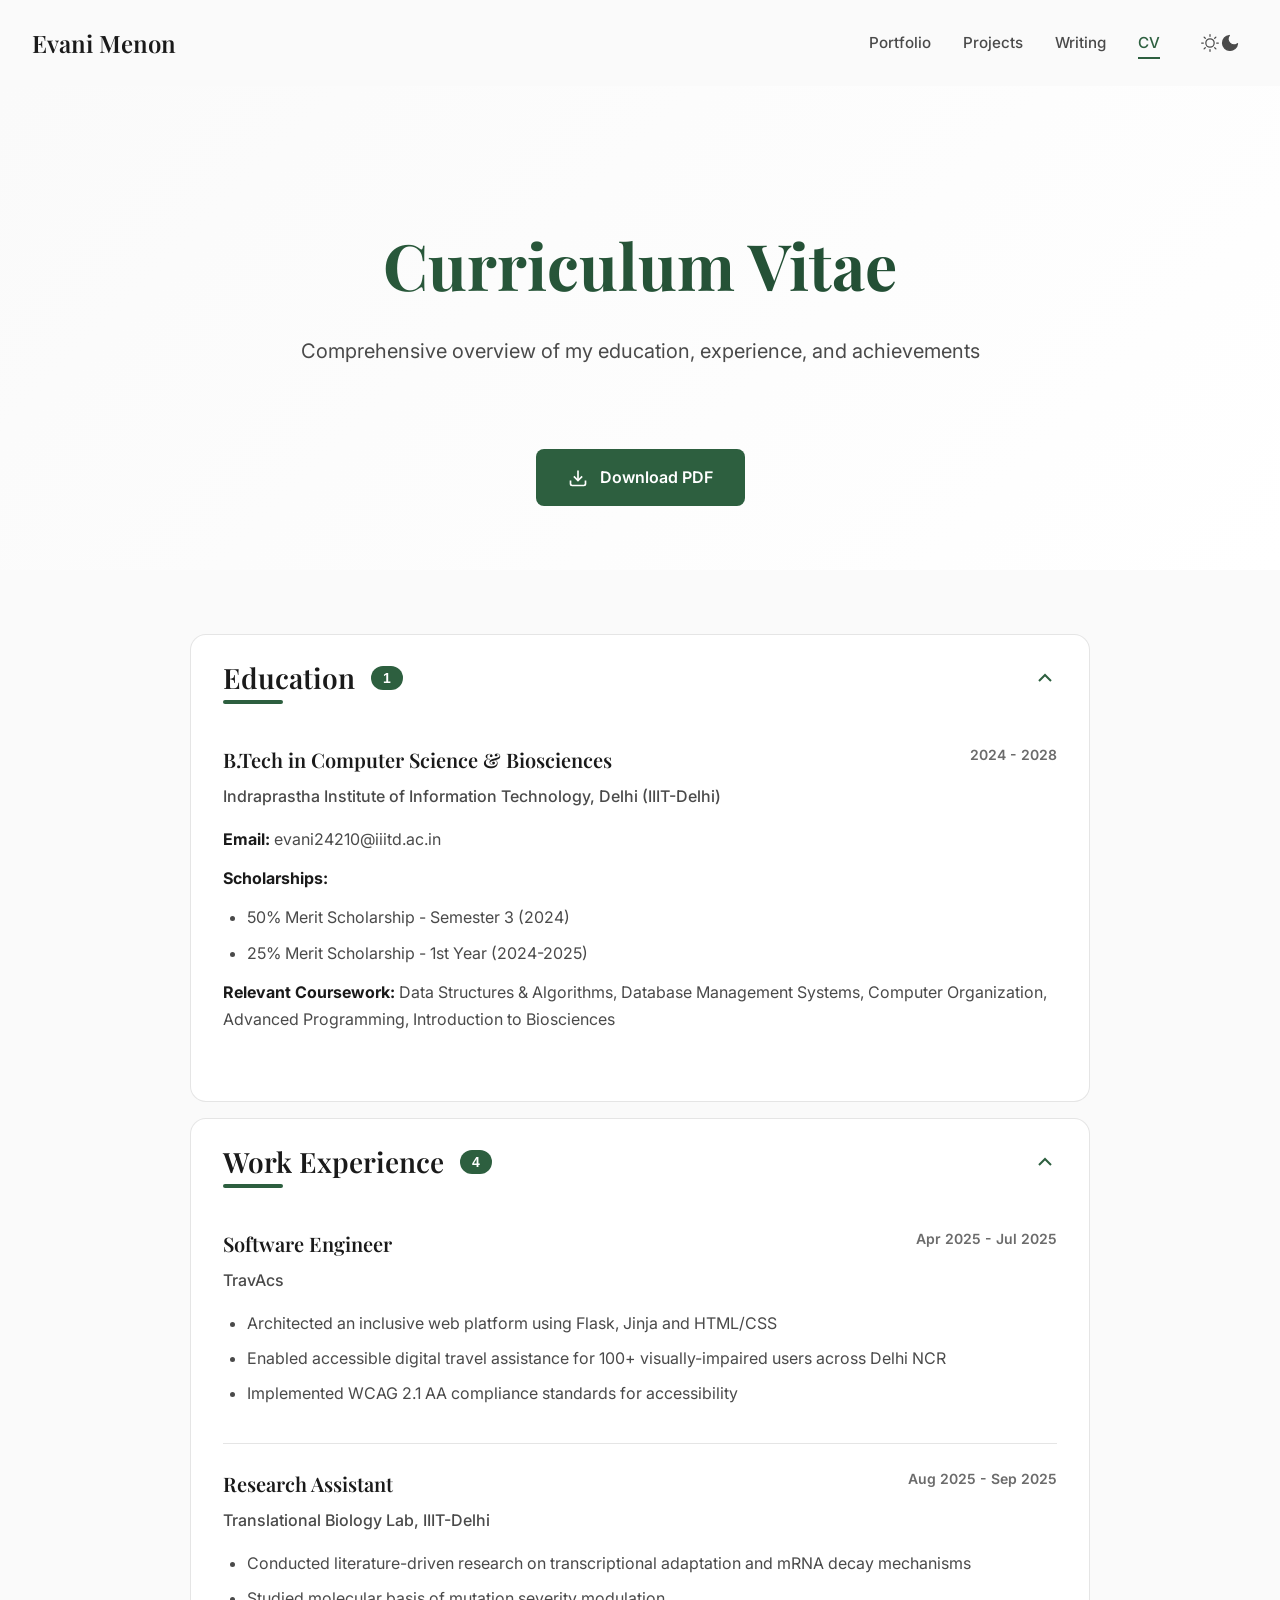
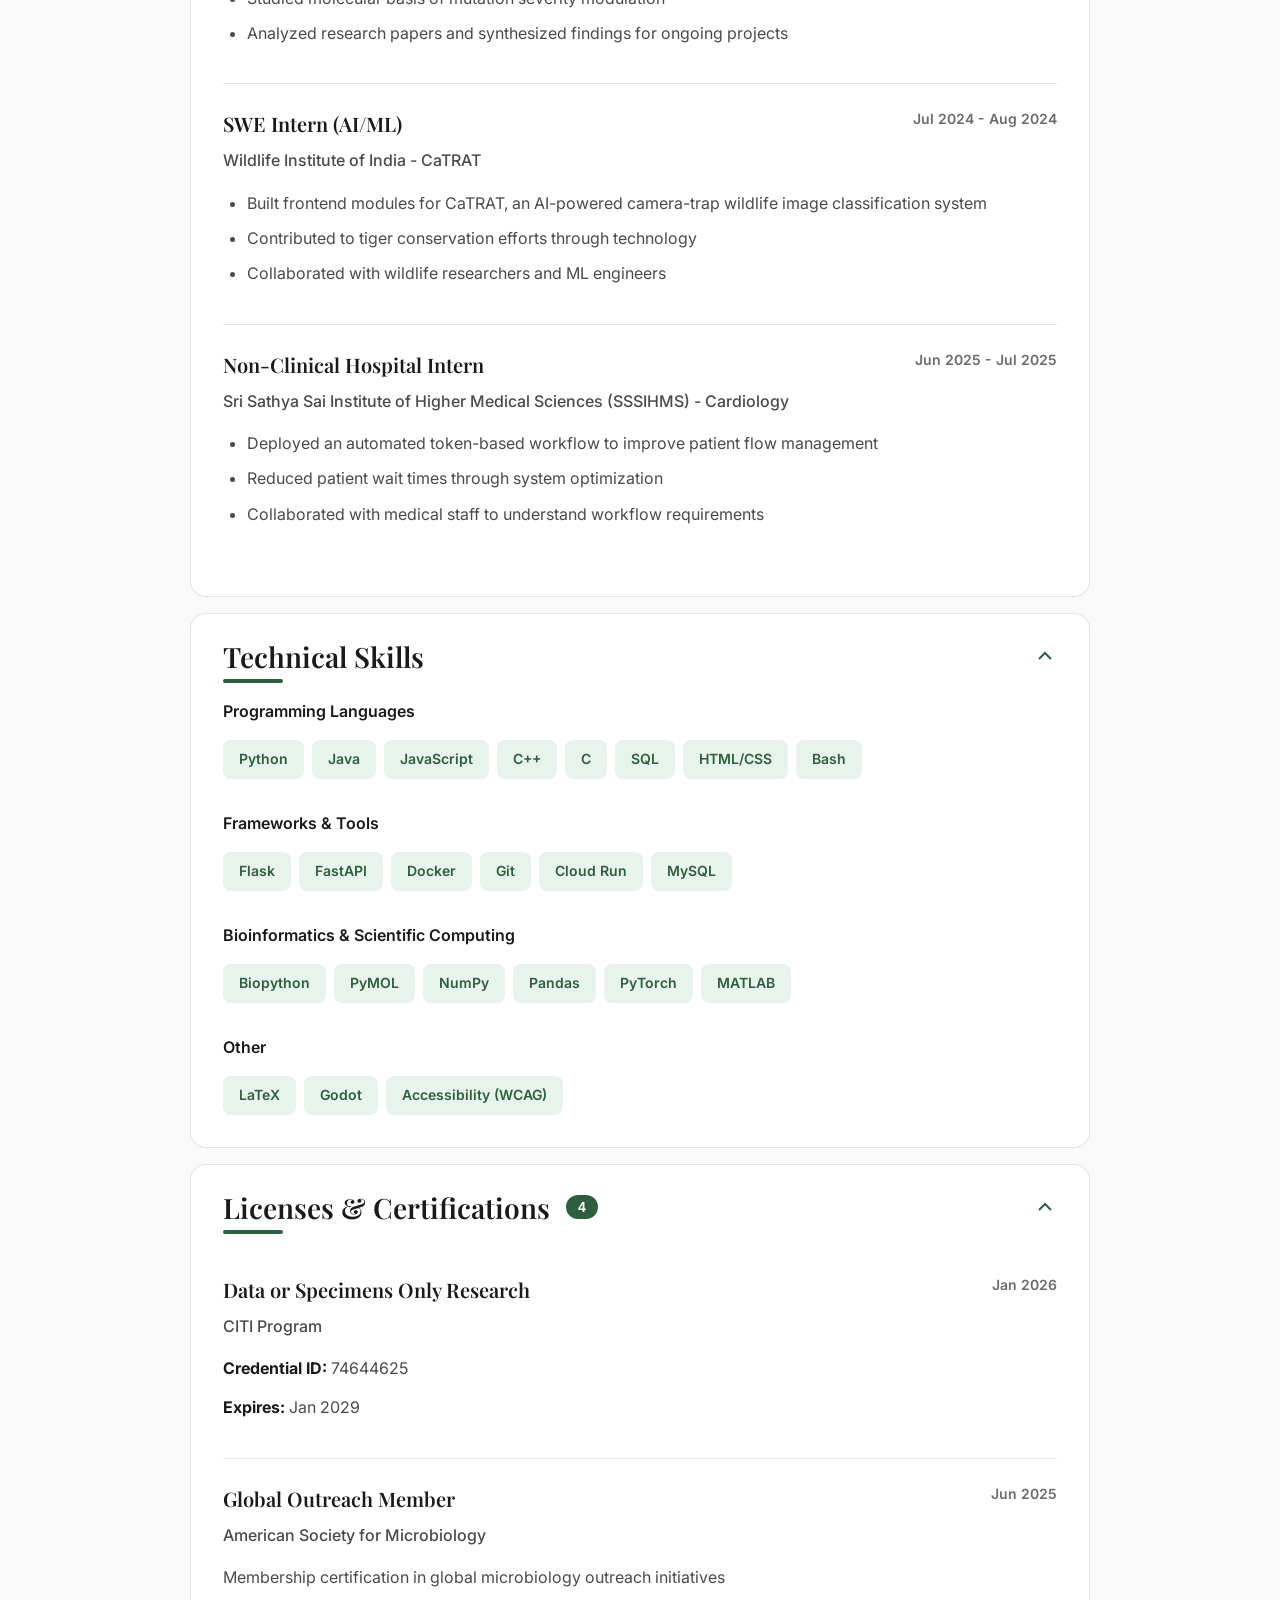
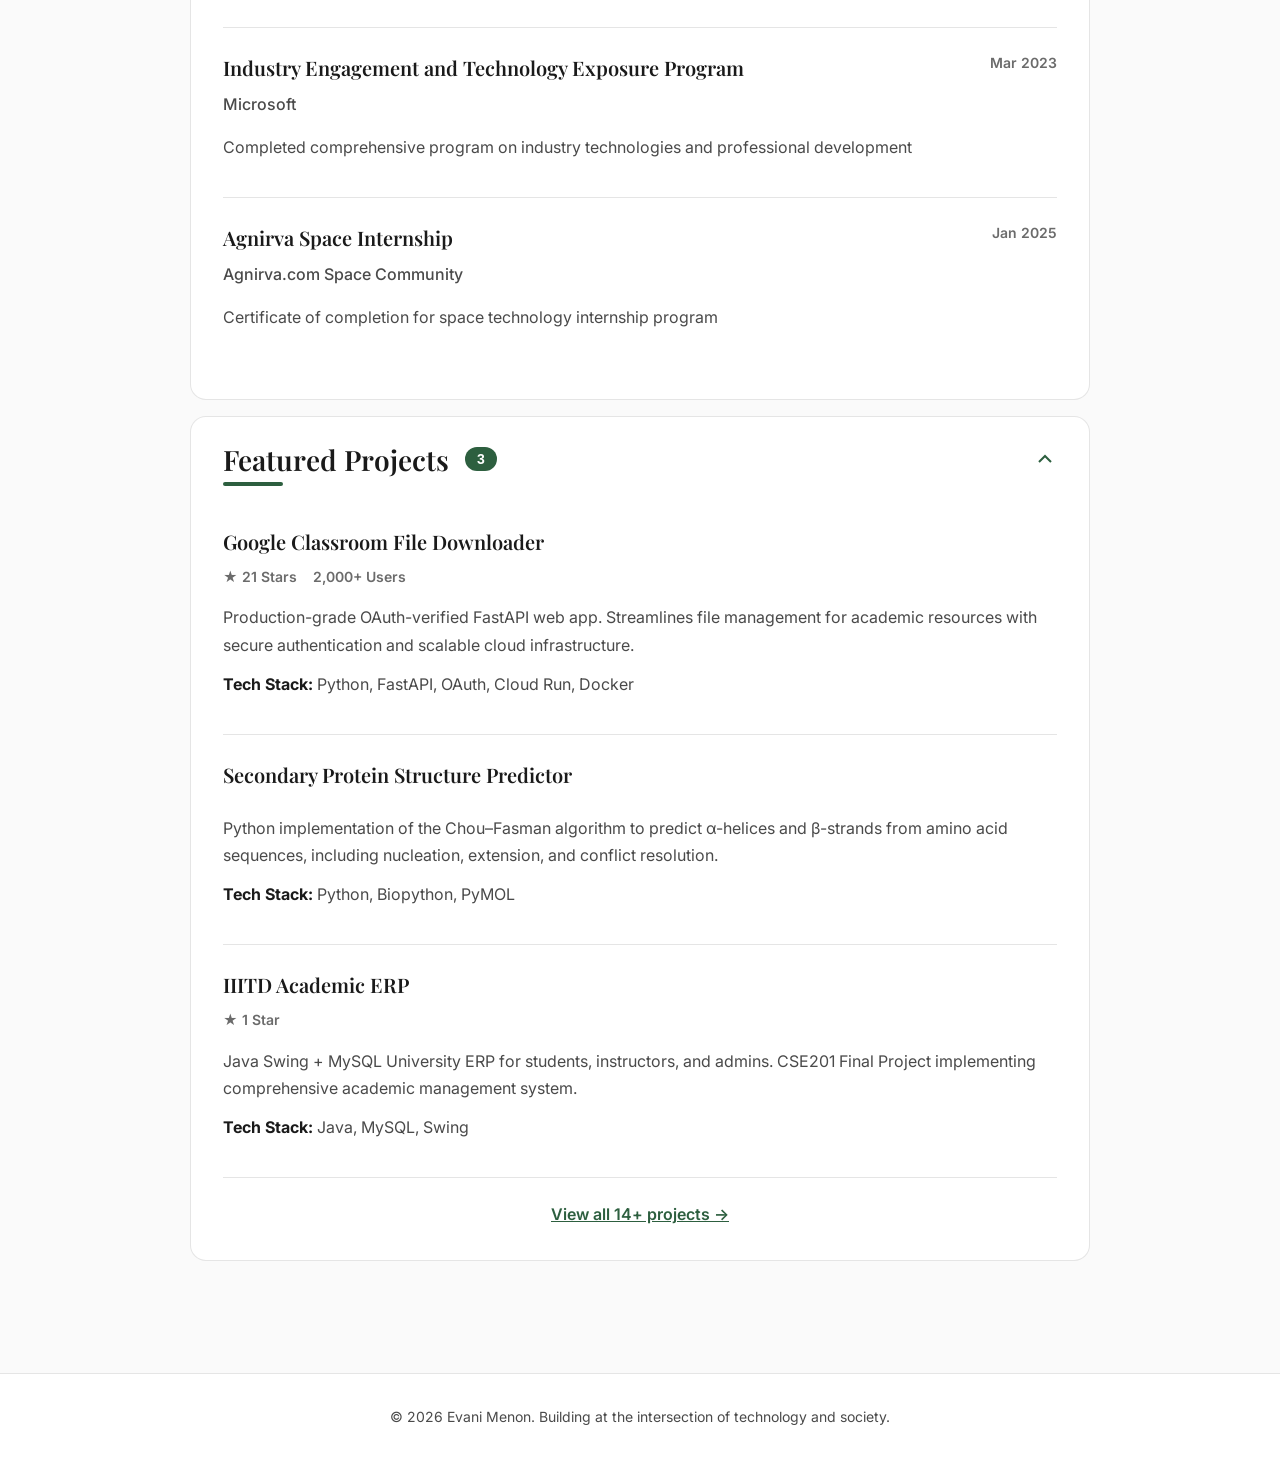
==== cv.html @ 44aeb559 "Update file locations" ====
<!DOCTYPE html>
<html lang="en">
<head>
    <meta charset="UTF-8">
    <meta name="viewport" content="width=device-width, initial-scale=1.0">
    <title>CV - Evani Menon</title>
    <meta name="description" content="Comprehensive CV of Evani Menon - Computer Science & Biosciences student at IIIT-Delhi">
    <link rel="icon" type="image/png" href="Images/favicon.png"> 
    <link rel="stylesheet" href="styles.css">
    <link rel="preconnect" href="https://fonts.googleapis.com">
    <link rel="preconnect" href="https://fonts.gstatic.com" crossorigin>
    <link href="https://fonts.googleapis.com/css2?family=Playfair+Display:wght@400;500;600;700&family=Inter:wght@300;400;500;600;700&display=swap" rel="stylesheet">
</head>
<body>
    <nav class="navbar">
        <div class="nav-container">
            <a href="index.html" class="nav-logo">Evani Menon</a>
            <div class="nav-links">
                <a href="index.html" class="nav-link">Portfolio</a>
                <a href="projects.html" class="nav-link">Projects</a>
                <a href="writing.html" class="nav-link">Writing</a>
                <a href="cv.html" class="nav-link active">CV</a>
                <button class="theme-toggle" id="theme-toggle" aria-label="Toggle theme">
                    <svg width="24" height="24" viewBox="0 0 24 24" fill="none" class="sun-icon">
                        <circle cx="12" cy="12" r="5" stroke="currentColor" stroke-width="1.5"/>
                        <line x1="12" y1="2" x2="12" y2="4" stroke="currentColor" stroke-width="1.5" stroke-linecap="round"/>
                        <line x1="12" y1="20" x2="12" y2="22" stroke="currentColor" stroke-width="1.5" stroke-linecap="round"/>
                        <line x1="4" y1="12" x2="2" y2="12" stroke="currentColor" stroke-width="1.5" stroke-linecap="round"/>
                        <line x1="22" y1="12" x2="20" y2="12" stroke="currentColor" stroke-width="1.5" stroke-linecap="round"/>
                        <line x1="19.07" y1="4.93" x2="17.66" y2="6.34" stroke="currentColor" stroke-width="1.5" stroke-linecap="round"/>
                        <line x1="6.34" y1="17.66" x2="4.93" y2="19.07" stroke="currentColor" stroke-width="1.5" stroke-linecap="round"/>
                        <line x1="19.07" y1="19.07" x2="17.66" y2="17.66" stroke="currentColor" stroke-width="1.5" stroke-linecap="round"/>
                        <line x1="6.34" y1="6.34" x2="4.93" y2="4.93" stroke="currentColor" stroke-width="1.5" stroke-linecap="round"/>
                    </svg>
                    <svg width="24" height="24" viewBox="0 0 24 24" fill="currentColor" class="moon-icon">
                        <path d="M21 12.79A9 9 0 1 1 11.21 3 7 7 0 0 0 21 12.79z" stroke="currentColor" stroke-width="1.5" stroke-linecap="round" stroke-linejoin="round"/>
                    </svg>
                </button>
            </div>
        </div>
    </nav>

    <main class="cv-page">
        <!-- <section class="cv-header">
            <div class="container">
                <h1 class="page-title">Curriculum Vitae</h1>
                <p class="page-subtitle">Comprehensive overview of my education, experience, and achievements</p>
                <button class="btn btn-download" onclick="alert('PDF download will be implemented')">
                    <svg width="20" height="20" viewBox="0 0 24 24" fill="none" stroke="currentColor" stroke-width="2">
                        <path d="M21 15v4a2 2 0 0 1-2 2H5a2 2 0 0 1-2-2v-4"></path>
                        <polyline points="7 10 12 15 17 10"></polyline>
                        <line x1="12" y1="15" x2="12" y2="3"></line>
                    </svg>
                    Download PDF
                </button>
            </div>
        </section> -->

        <section class="cv-header">
            <div class="container">
                <h1 class="page-title">Curriculum Vitae</h1>
                <p class="page-subtitle">Comprehensive overview of my education, experience, and achievements</p>
                <a href="https://drive.google.com/file/d/1alQIddb_YgJ4aADcJRrHe_vk-GqEaIIb/view?usp=sharing"
                    class="btn btn-download" target="_blank" rel="noopener noreferrer">
                    <svg width="20" height="20" viewBox="0 0 24 24" fill="none" stroke="currentColor" stroke-width="2">
                        <path d="M21 15v4a2 2 0 0 1-2 2H5a2 2 0 0 1-2-2v-4"></path>
                        <polyline points="7 10 12 15 17 10"></polyline>
                        <line x1="12" y1="15" x2="12" y2="3"></line>
                    </svg>
                    Download PDF
                </a>
            </div>
        </section>

        

        <section class="cv-content">
            <div class="container cv-container">
                <!-- Education Section -->
                <div class="cv-section">
                    <button class="cv-section-header" data-section="education">
                        <div class="section-title-group">
                            <h2 class="section-title">Education</h2>
                            <span class="section-count">1</span>
                        </div>
                        <svg class="section-icon" width="24" height="24" viewBox="0 0 24 24" fill="none" stroke="currentColor" stroke-width="2">
                            <polyline points="6 9 12 15 18 9"></polyline>
                        </svg>
                    </button>
                    <div class="cv-section-content" id="education">
                        <div class="cv-item">
                            <div class="cv-item-header">
                                <div>
                                    <h3>B.Tech in Computer Science & Biosciences</h3>
                                    <p class="cv-org">Indraprastha Institute of Information Technology, Delhi (IIIT-Delhi)</p>
                                </div>
                                <span class="cv-date">2024 - 2028</span>
                            </div>
                            <div class="cv-details">
                                <p><strong>Email:</strong> evani24210@iiitd.ac.in</p>
                                <p><strong>Scholarships:</strong></p>
                                <ul>
                                    <li>50% Merit Scholarship - Semester 3 (2024)</li>
                                    <li>25% Merit Scholarship - 1st Year (2024-2025)</li>
                                </ul>
                                <p><strong>Relevant Coursework:</strong> Data Structures & Algorithms, Database Management Systems, Computer Organization, Advanced Programming, Introduction to Biosciences</p>
                            </div>
                        </div>
                    </div>
                </div>

                <!-- Work Experience Section -->
                <div class="cv-section">
                    <button class="cv-section-header" data-section="experience">
                        <div class="section-title-group">
                            <h2 class="section-title">Work Experience</h2>
                            <span class="section-count">4</span>
                        </div>
                        <svg class="section-icon" width="24" height="24" viewBox="0 0 24 24" fill="none" stroke="currentColor" stroke-width="2">
                            <polyline points="6 9 12 15 18 9"></polyline>
                        </svg>
                    </button>
                    <div class="cv-section-content" id="experience">
                        <div class="cv-item">
                            <div class="cv-item-header">
                                <div>
                                    <h3>Software Engineer</h3>
                                    <p class="cv-org">TravAcs</p>
                                </div>
                                <span class="cv-date">Apr 2025 - Jul 2025</span>
                            </div>
                            <div class="cv-details">
                                <ul>
                                    <li>Architected an inclusive web platform using Flask, Jinja and HTML/CSS</li>
                                    <li>Enabled accessible digital travel assistance for 100+ visually-impaired users across Delhi NCR</li>
                                    <li>Implemented WCAG 2.1 AA compliance standards for accessibility</li>
                                </ul>
                            </div>
                        </div>

                        <div class="cv-item">
                            <div class="cv-item-header">
                                <div>
                                    <h3>Research Assistant</h3>
                                    <p class="cv-org">Translational Biology Lab, IIIT-Delhi</p>
                                </div>
                                <span class="cv-date">Aug 2025 - Sep 2025</span>
                            </div>
                            <div class="cv-details">
                                <ul>
                                    <li>Conducted literature-driven research on transcriptional adaptation and mRNA decay mechanisms</li>
                                    <li>Studied molecular basis of mutation severity modulation</li>
                                    <li>Analyzed research papers and synthesized findings for ongoing projects</li>
                                </ul>
                            </div>
                        </div>

                        <div class="cv-item">
                            <div class="cv-item-header">
                                <div>
                                    <h3>SWE Intern (AI/ML)</h3>
                                    <p class="cv-org">Wildlife Institute of India - CaTRAT</p>
                                </div>
                                <span class="cv-date">Jul 2024 - Aug 2024</span>
                            </div>
                            <div class="cv-details">
                                <ul>
                                    <li>Built frontend modules for CaTRAT, an AI-powered camera-trap wildlife image classification system</li>
                                    <li>Contributed to tiger conservation efforts through technology</li>
                                    <li>Collaborated with wildlife researchers and ML engineers</li>
                                </ul>
                            </div>
                        </div>

                        <div class="cv-item">
                            <div class="cv-item-header">
                                <div>
                                    <h3>Non-Clinical Hospital Intern</h3>
                                    <p class="cv-org">Sri Sathya Sai Institute of Higher Medical Sciences (SSSIHMS) - Cardiology</p>
                                </div>
                                <span class="cv-date">Jun 2025 - Jul 2025</span>
                            </div>
                            <div class="cv-details">
                                <ul>
                                    <li>Deployed an automated token-based workflow to improve patient flow management</li>
                                    <li>Reduced patient wait times through system optimization</li>
                                    <li>Collaborated with medical staff to understand workflow requirements</li>
                                </ul>
                            </div>
                        </div>
                    </div>
                </div>

                <!-- Skills Section -->
                <div class="cv-section">
                    <button class="cv-section-header" data-section="skills">
                        <div class="section-title-group">
                            <h2 class="section-title">Technical Skills</h2>
                        </div>
                        <svg class="section-icon" width="24" height="24" viewBox="0 0 24 24" fill="none" stroke="currentColor" stroke-width="2">
                            <polyline points="6 9 12 15 18 9"></polyline>
                        </svg>
                    </button>
                    <div class="cv-section-content" id="skills">
                        <div class="skills-grid">
                            <div class="skill-category">
                                <h4>Programming Languages</h4>
                                <div class="skill-tags">
                                    <span class="skill-tag">Python</span>
                                    <span class="skill-tag">Java</span>
                                    <span class="skill-tag">JavaScript</span>
                                    <span class="skill-tag">C++</span>
                                    <span class="skill-tag">C</span>
                                    <span class="skill-tag">SQL</span>
                                    <span class="skill-tag">HTML/CSS</span>
                                    <span class="skill-tag">Bash</span>
                                </div>
                            </div>
                            <div class="skill-category">
                                <h4>Frameworks & Tools</h4>
                                <div class="skill-tags">
                                    <span class="skill-tag">Flask</span>
                                    <span class="skill-tag">FastAPI</span>
                                    <span class="skill-tag">Docker</span>
                                    <span class="skill-tag">Git</span>
                                    <span class="skill-tag">Cloud Run</span>
                                    <span class="skill-tag">MySQL</span>
                                </div>
                            </div>
                            <div class="skill-category">
                                <h4>Bioinformatics & Scientific Computing</h4>
                                <div class="skill-tags">
                                    <span class="skill-tag">Biopython</span>
                                    <span class="skill-tag">PyMOL</span>
                                    <span class="skill-tag">NumPy</span>
                                    <span class="skill-tag">Pandas</span>
                                    <span class="skill-tag">PyTorch</span>
                                    <span class="skill-tag">MATLAB</span>
                                </div>
                            </div>
                            <div class="skill-category">
                                <h4>Other</h4>
                                <div class="skill-tags">
                                    <span class="skill-tag">LaTeX</span>
                                    <span class="skill-tag">Godot</span>
                                    <span class="skill-tag">Accessibility (WCAG)</span>
                                </div>
                            </div>
                        </div>
                    </div>
                </div>

                <!-- Certifications Section -->
                <div class="cv-section">
                    <button class="cv-section-header" data-section="certifications">
                        <div class="section-title-group">
                            <h2 class="section-title">Licenses & Certifications</h2>
                            <span class="section-count">4</span>
                        </div>
                        <svg class="section-icon" width="24" height="24" viewBox="0 0 24 24" fill="none" stroke="currentColor" stroke-width="2">
                            <polyline points="6 9 12 15 18 9"></polyline>
                        </svg>
                    </button>
                    <div class="cv-section-content" id="certifications">
                        <div class="cv-item">
                            <div class="cv-item-header">
                                <div>
                                    <h3>Data or Specimens Only Research</h3>
                                    <p class="cv-org">CITI Program</p>
                                </div>
                                <span class="cv-date">Jan 2026</span>
                            </div>
                            <div class="cv-details">
                                <p><strong>Credential ID:</strong> 74644625</p>
                                <p><strong>Expires:</strong> Jan 2029</p>
                            </div>
                        </div>

                        <div class="cv-item">
                            <div class="cv-item-header">
                                <div>
                                    <h3>Global Outreach Member</h3>
                                    <p class="cv-org">American Society for Microbiology</p>
                                </div>
                                <span class="cv-date">Jun 2025</span>
                            </div>
                            <div class="cv-details">
                                <p>Membership certification in global microbiology outreach initiatives</p>
                            </div>
                        </div>

                        <div class="cv-item">
                            <div class="cv-item-header">
                                <div>
                                    <h3>Industry Engagement and Technology Exposure Program</h3>
                                    <p class="cv-org">Microsoft</p>
                                </div>
                                <span class="cv-date">Mar 2023</span>
                            </div>
                            <div class="cv-details">
                                <p>Completed comprehensive program on industry technologies and professional development</p>
                            </div>
                        </div>

                        <div class="cv-item">
                            <div class="cv-item-header">
                                <div>
                                    <h3>Agnirva Space Internship</h3>
                                    <p class="cv-org">Agnirva.com Space Community</p>
                                </div>
                                <span class="cv-date">Jan 2025</span>
                            </div>
                            <div class="cv-details">
                                <p>Certificate of completion for space technology internship program</p>
                            </div>
                        </div>
                    </div>
                </div>

                <!-- Leadership Section
                <div class="cv-section">
                    <button class="cv-section-header" data-section="leadership">
                        <div class="section-title-group">
                            <h2 class="section-title">Leadership & Activities</h2>
                            <span class="section-count">4</span>
                        </div>
                        <svg class="section-icon" width="24" height="24" viewBox="0 0 24 24" fill="none" stroke="currentColor" stroke-width="2">
                            <polyline points="6 9 12 15 18 9"></polyline>
                        </svg>
                    </button>
                    <div class="cv-section-content" id="leadership">
                        <div class="cv-item">
                            <div class="cv-item-header">
                                <div>
                                    <h3>Founder</h3>
                                    <p class="cv-org">Unquote - Literary & Creative Writing Initiative</p>
                                </div>
                                <span class="cv-date">2024 - Present</span>
                            </div>
                            <div class="cv-details">
                                <p>Founded and lead a literary and creative writing initiative at IIIT-Delhi, organizing workshops, writing events, and publishing student work</p>
                            </div>
                        </div>

                        <div class="cv-item">
                            <div class="cv-item-header">
                                <div>
                                    <h3>Operations Lead</h3>
                                    <p class="cv-org">Innovation and Research Council (IRC), IIIT-Delhi</p>
                                </div>
                                <span class="cv-date">2024 - Present</span>
                            </div>
                            <div class="cv-details">
                                <p>Coordinate research initiatives and student innovation programs across campus</p>
                            </div>
                        </div>

                        <div class="cv-item">
                            <div class="cv-item-header">
                                <div>
                                    <h3>Core Member</h3>
                                    <p class="cv-org">Meraki Art Club, IIIT-Delhi</p>
                                </div>
                                <span class="cv-date">2023 - Present</span>
                            </div>
                            <div class="cv-details">
                                <p>Organize creative arts events and workshops fostering artistic expression on campus</p>
                            </div>
                        </div>

                        <div class="cv-item">
                            <div class="cv-item-header">
                                <div>
                                    <h3>Academic Tutor</h3>
                                    <p class="cv-org">IIIT-Delhi</p>
                                </div>
                                <span class="cv-date">2023 - Present</span>
                            </div>
                            <div class="cv-details">
                                <p>Provide peer tutoring in advanced mathematics and computer science courses</p>
                            </div>
                        </div>
                    </div>
                </div> -->

                <!-- Projects Section -->
                <div class="cv-section">
                    <button class="cv-section-header" data-section="projects">
                        <div class="section-title-group">
                            <h2 class="section-title">Featured Projects</h2>
                            <span class="section-count">3</span>
                        </div>
                        <svg class="section-icon" width="24" height="24" viewBox="0 0 24 24" fill="none" stroke="currentColor" stroke-width="2">
                            <polyline points="6 9 12 15 18 9"></polyline>
                        </svg>
                    </button>
                    <div class="cv-section-content" id="projects">
                        <div class="cv-item">
                            <div class="cv-item-header">
                                <div>
                                    <h3>Google Classroom File Downloader</h3>
                                    <div class="project-meta">
                                        <span class="project-stat">★ 21 Stars</span>
                                        <span class="project-stat">2,000+ Users</span>
                                    </div>
                                </div>
                            </div>
                            <div class="cv-details">
                                <p>Production-grade OAuth-verified FastAPI web app. Streamlines file management for academic resources with secure authentication and scalable cloud infrastructure.</p>
                                <p><strong>Tech Stack:</strong> Python, FastAPI, OAuth, Cloud Run, Docker</p>
                            </div>
                        </div>

                        <div class="cv-item">
                            <div class="cv-item-header">
                                <div>
                                    <h3>Secondary Protein Structure Predictor</h3>
                                </div>
                            </div>
                            <div class="cv-details">
                                <p>Python implementation of the Chou–Fasman algorithm to predict α-helices and β-strands from amino acid sequences, including nucleation, extension, and conflict resolution.</p>
                                <p><strong>Tech Stack:</strong> Python, Biopython, PyMOL</p>
                            </div>
                        </div>

                        <div class="cv-item">
                            <div class="cv-item-header">
                                <div>
                                    <h3>IIITD Academic ERP</h3>
                                    <div class="project-meta">
                                        <span class="project-stat">★ 1 Star</span>
                                    </div>
                                </div>
                            </div>
                            <div class="cv-details">
                                <p>Java Swing + MySQL University ERP for students, instructors, and admins. CSE201 Final Project implementing comprehensive academic management system.</p>
                                <p><strong>Tech Stack:</strong> Java, MySQL, Swing</p>
                            </div>
                        </div>

                        <p class="view-more-link">
                            <a href="projects.html">View all 14+ projects →</a>
                        </p>
                    </div>
                </div>
            </div>
        </section>
    </main>

    <footer class="footer">
        <div class="container">
            <p>© 2026 Evani Menon. Building at the intersection of technology and society.</p>
        </div>
    </footer>

    <script src="script.js"></script>
    <script>
        // Expandable sections
        const sectionHeaders = document.querySelectorAll('.cv-section-header');
        
        sectionHeaders.forEach(header => {
            header.addEventListener('click', () => {
                const section = header.closest('.cv-section');
                section.classList.toggle('expanded');
            });
        });
        
        // Expand all sections by default
        document.querySelectorAll('.cv-section').forEach(section => {
            section.classList.add('expanded');
        });
    </script>
</body>
</html>
---- styles.css ----
:root {
    --bg-primary: #fafafa;
    --bg-secondary: #ffffff;
    --text-primary: #1a1a1a;
    --text-secondary: #4a4a4a;
    --text-muted: #6b6b6b;
    --accent: #2d5f3f;
    --accent-light: #e8f3ed;
    --accent-hover: #1f4429;
    --border: rgba(0, 0, 0, 0.1);
    --shadow: rgba(0, 0, 0, 0.1);
    
    --font-display: 'Playfair Display', Georgia, serif;
    --font-body: 'Inter', -apple-system, BlinkMacSystemFont, 'Segoe UI', sans-serif;
    
    --transition-speed: 0.3s;
    --transition-smooth: cubic-bezier(0.4, 0, 0.2, 1);
}

[data-theme="dark"] {
    --bg-primary: #0a0a0a;
    --bg-secondary: #1a1a1a;
    --text-primary: #e5e5e5;
    --text-secondary: #b8b8b8;
    --text-muted: #8a8a8a;
    --accent: #3d7f5f;
    --accent-light: #1a2f24;
    --accent-hover: #4d9f7f;
    --border: rgba(255, 255, 255, 0.1);
    --shadow: rgba(0, 0, 0, 0.3);
}

* {
    margin: 0;
    padding: 0;
    box-sizing: border-box;
}

html {
    scroll-behavior: smooth;
    font-size: 16px;
}

body {
    font-family: var(--font-body);
    background-color: var(--bg-primary);
    color: var(--text-primary);
    line-height: 1.6;
    transition: background-color var(--transition-speed) var(--transition-smooth),
                color var(--transition-speed) var(--transition-smooth);
}

.nav {
    position: fixed;
    top: 0;
    left: 0;
    right: 0;
    background: var(--bg-secondary);
    border-bottom: 1px solid var(--border);
    z-index: 1000;
    backdrop-filter: blur(10px);
    transition: all var(--transition-speed) var(--transition-smooth);
}

.nav.scrolled {
    box-shadow: 0 4px 20px var(--shadow);
}

.nav-container {
    max-width: 1400px;
    margin: 0 auto;
    padding: 1.5rem 2rem;
    display: flex;
    align-items: center;
    justify-content: space-between;
}

.nav-logo {
    font-family: var(--font-display);
    font-size: 1.5rem;
    font-weight: 600;
    color: var(--text-primary);
    text-decoration: none;
    transition: color var(--transition-speed) var(--transition-smooth);
}

.nav-logo:hover {
    color: var(--accent);
}

.nav-links {
    display: flex;
    gap: 2rem;
    align-items: center;
}

.nav-link {
    color: var(--text-secondary);
    text-decoration: none;
    font-weight: 500;
    font-size: 0.95rem;
    position: relative;
    transition: color var(--transition-speed) var(--transition-smooth);
}

.nav-link::after {
    content: '';
    position: absolute;
    bottom: -4px;
    left: 0;
    width: 0;
    height: 2px;
    background: var(--accent);
    transition: width var(--transition-speed) var(--transition-smooth);
}

.nav-link:hover,
.nav-link.active {
    color: var(--accent);
}

.nav-link:hover::after,
.nav-link.active::after {
    width: 100%;
}

.theme-toggle {
    background: none;
    border: none;
    cursor: pointer;
    color: var(--text-secondary);
    padding: 0.5rem;
    display: flex;
    align-items: center;
    justify-content: center;
    transition: color var(--transition-speed) var(--transition-smooth);
}

.theme-toggle:hover {
    color: var(--accent);
}

.sun-icon,
.moon-icon {
    width: 20px;
    height: 20px;
}

[data-theme="dark"] .sun-icon {
    display: none;
}

[data-theme="light"] .moon-icon {
    display: none;
}

.hero {
    min-height: 100vh;
    display: flex;
    flex-direction: column;
    align-items: center;
    justify-content: center;
    padding: 8rem 2rem 4rem;
    position: relative;
    overflow: hidden;
}

.hero::before {
    content: '';
    position: absolute;
    top: -50%;
    right: -20%;
    width: 80%;
    height: 100%;
    background: radial-gradient(circle, var(--accent-light) 0%, transparent 70%);
    opacity: 0.3;
    animation: float 20s ease-in-out infinite;
}

@keyframes float {
    0%, 100% {
        transform: translate(0, 0) scale(1);
    }
    50% {
        transform: translate(-20px, -20px) scale(1.1);
    }
}

.hero-content {
    max-width: 1400px;
    width: 100%;
    display: grid;
    grid-template-columns: 1fr 1fr;
    gap: 4rem;
    align-items: center;
    position: relative;
    z-index: 1;
}

.hero-text {
    opacity: 0;
    animation: fadeInUp 1s ease-out forwards;
}

@keyframes fadeInUp {
    from {
        opacity: 0;
        transform: translateY(30px);
    }
    to {
        opacity: 1;
        transform: translateY(0);
    }
}

.hero-greeting {
    display: block;
    color: var(--text-secondary);
    font-size: 1.125rem;
    font-weight: 500;
    margin-bottom: 0.5rem;
    opacity: 0;
    animation: fadeInUp 1s ease-out 0.2s forwards;
}

.hero-name {
    display: block;
    font-family: var(--font-display);
    font-size: 4rem;
    font-weight: 700;
    line-height: 1.1;
    margin-bottom: 1.5rem;
    background: linear-gradient(135deg, var(--text-primary) 0%, var(--accent) 100%);
    -webkit-background-clip: text;
    -webkit-text-fill-color: transparent;
    background-clip: text;
    opacity: 0;
    animation: fadeInUp 1s ease-out 0.4s forwards;
}

.hero-description {
    font-size: 1.25rem;
    color: var(--text-secondary);
    margin-bottom: 2rem;
    max-width: 600px;
    line-height: 1.8;
    opacity: 0;
    animation: fadeInUp 1s ease-out 0.6s forwards;
}

.hero-tags {
    display: flex;
    gap: 0.75rem;
    margin-bottom: 2.5rem;
    flex-wrap: wrap;
    opacity: 0;
    animation: fadeInUp 1s ease-out 0.8s forwards;
}

.tag {
    padding: 0.5rem 1rem;
    background: var(--accent-light);
    color: var(--accent);
    border-radius: 6px;
    font-size: 0.875rem;
    font-weight: 500;
    transition: all var(--transition-speed) var(--transition-smooth);
}

.tag:hover {
    background: var(--accent);
    color: white;
    transform: translateY(-2px);
}

.hero-cta {
    display: flex;
    gap: 1rem;
    margin-bottom: 2rem;
    opacity: 0;
    animation: fadeInUp 1s ease-out 1s forwards;
}

.btn {
    padding: 1rem 2rem;
    font-size: 1rem;
    font-weight: 600;
    border-radius: 8px;
    text-decoration: none;
    display: inline-flex;
    align-items: center;
    justify-content: center;
    transition: all var(--transition-speed) var(--transition-smooth);
    cursor: pointer;
    border: none;
}

.btn-primary {
    background: var(--accent);
    color: white;
}

.btn-primary:hover {
    background: var(--accent-hover);
    transform: translateY(-2px);
    box-shadow: 0 8px 24px rgba(45, 95, 63, 0.3);
}

.btn-secondary {
    background: transparent;
    color: var(--text-primary);
    border: 2px solid var(--border);
}

.btn-secondary:hover {
    border-color: var(--accent);
    color: var(--accent);
    transform: translateY(-2px);
}

.social-links {
    display: flex;
    gap: 1rem;
    opacity: 0;
    animation: fadeInUp 1s ease-out 1.2s forwards;
}

.social-link {
    width: 40px;
    height: 40px;
    display: flex;
    align-items: center;
    justify-content: center;
    background: var(--bg-secondary);
    border: 1px solid var(--border);
    border-radius: 8px;
    color: var(--text-secondary);
    transition: all var(--transition-speed) var(--transition-smooth);
}

.social-link:hover {
    background: var(--accent);
    color: white;
    border-color: var(--accent);
    transform: translateY(-4px);
}

.hero-image {
    display: flex;
    justify-content: center;
    align-items: center;
    opacity: 0;
    animation: fadeInRight 1s ease-out 0.4s forwards;
}

@keyframes fadeInRight {
    from {
        opacity: 0;
        transform: translateX(30px);
    }
    to {
        opacity: 1;
        transform: translateX(0);
    }
}

.image-wrapper {
    position: relative;
    width: 400px;
    height: 400px;
}

.image-placeholder {
    width: 100%;
    height: 100%;
    border-radius: 20px;
    overflow: hidden;
    box-shadow: 0 20px 60px var(--shadow);
    transition: transform var(--transition-speed) var(--transition-smooth);
}

.image-placeholder:hover {
    transform: scale(1.05) rotate(2deg);
}

.image-decoration {
    position: absolute;
    top: -20px;
    right: -20px;
    width: 200px;
    height: 200px;
    background: var(--accent-light);
    border-radius: 20px;
    z-index: -1;
    animation: rotate 20s linear infinite;
}

@keyframes rotate {
    from {
        transform: rotate(0deg);
    }
    to {
        transform: rotate(360deg);
    }
}

.scroll-indicator {
    position: absolute;
    bottom: 2rem;
    left: 50%;
    transform: translateX(-50%);
    display: flex;
    flex-direction: column;
    align-items: center;
    gap: 0.5rem;
    color: var(--text-muted);
    font-size: 0.875rem;
    opacity: 0;
    animation: fadeIn 1s ease-out 1.5s forwards, bounce 2s ease-in-out 2s infinite;
}

@keyframes fadeIn {
    to {
        opacity: 1;
    }
}

@keyframes bounce {
    0%, 100% {
        transform: translateX(-50%) translateY(0);
    }
    50% {
        transform: translateX(-50%) translateY(10px);
    }
}

section {
    max-width: 1400px;
    margin: 0 auto;
    padding: 6rem 2rem;
}

.section-header {
    margin-bottom: 4rem;
    display: flex;
    justify-content: space-between;
    align-items: center;
}

.section-title {
    font-family: var(--font-display);
    font-size: 3rem;
    font-weight: 700;
    color: var(--text-primary);
    position: relative;
    display: inline-block;
}

.section-title::after {
    content: '';
    position: absolute;
    bottom: -8px;
    left: 0;
    width: 60px;
    height: 4px;
    background: var(--accent);
    border-radius: 2px;
}

.section-subtitle {
    color: var(--text-secondary);
    font-size: 1.125rem;
    margin-top: 1rem;
}

.view-all {
    color: var(--accent);
    text-decoration: none;
    font-weight: 600;
    font-size: 1rem;
    transition: all var(--transition-speed) var(--transition-smooth);
}

.view-all:hover {
    transform: translateX(5px);
}

.projects-grid {
    display: grid;
    grid-template-columns: repeat(auto-fit, minmax(400px, 1fr));
    gap: 2rem;
}

.project-card {
    background: var(--bg-secondary);
    border: 1px solid var(--border);
    border-radius: 16px;
    padding: 2.5rem;
    position: relative;
    overflow: hidden;
    transition: all var(--transition-speed) var(--transition-smooth);
    opacity: 0;
    animation: fadeInUp 0.8s ease-out forwards;
}

.project-card:nth-child(1) { animation-delay: 0.1s; }
.project-card:nth-child(2) { animation-delay: 0.2s; }
.project-card:nth-child(3) { animation-delay: 0.3s; }

.project-card::before {
    content: '';
    position: absolute;
    top: 0;
    left: 0;
    width: 100%;
    height: 4px;
    background: linear-gradient(90deg, var(--accent), var(--accent-hover));
    transform: scaleX(0);
    transform-origin: left;
    transition: transform var(--transition-speed) var(--transition-smooth);
}

.project-card:hover::before {
    transform: scaleX(1);
}

.project-card:hover {
    transform: translateY(-8px);
    box-shadow: 0 20px 60px var(--shadow);
}

.project-card.featured {
    grid-column: 1 / -1;
}

.project-number {
    position: absolute;
    top: 1.5rem;
    right: 1.5rem;
    font-family: var(--font-display);
    font-size: 4rem;
    font-weight: 700;
    color: var(--accent-light);
    line-height: 1;
}

.project-tags {
    display: flex;
    gap: 0.5rem;
    margin-bottom: 1.5rem;
    flex-wrap: wrap;
}

.project-title {
    font-family: var(--font-display);
    font-size: 1.75rem;
    font-weight: 600;
    margin-bottom: 1rem;
    color: var(--text-primary);
}

.project-description {
    color: var(--text-secondary);
    line-height: 1.8;
    margin-bottom: 1.5rem;
}

.project-links {
    display: flex;
    gap: 1.5rem;
    align-items: center;
}

.project-link {
    display: flex;
    align-items: center;
    gap: 0.5rem;
    color: var(--accent);
    text-decoration: none;
    font-weight: 600;
    font-size: 0.95rem;
    transition: all var(--transition-speed) var(--transition-smooth);
}

.project-link:hover {
    gap: 0.75rem;
}

.project-stars {
    color: var(--text-muted);
    font-size: 0.875rem;
}

.timeline-container {
    position: relative;
    padding-left: 2rem;
}

.timeline-controls {
    display: flex;
    gap: 1rem;
}

.timeline-jump {
    padding: 0.5rem 1.5rem;
    background: var(--accent-light);
    color: var(--accent);
    border: none;
    border-radius: 8px;
    font-weight: 600;
    font-size: 0.875rem;
    cursor: pointer;
    transition: all var(--transition-speed) var(--transition-smooth);
}

.timeline-jump:hover {
    background: var(--accent);
    color: white;
    transform: translateY(-2px);
}

.timeline-footer {
    margin-top: 3rem;
    text-align: center;
}

.timeline-line {
    position: absolute;
    left: 0;
    top: 0;
    bottom: 0;
    width: 2px;
    background: linear-gradient(180deg, var(--accent) 0%, var(--accent-light) 100%);
}

.timeline-item {
    position: relative;
    margin-bottom: 3rem;
    padding-left: 3rem;
    opacity: 0;
    transform: translateX(-30px);
    transition: all 0.6s var(--transition-smooth);
}

.timeline-item.minor {
    margin-bottom: 1.5rem;
}

.timeline-item.visible {
    opacity: 1;
    transform: translateX(0);
}

.timeline-marker {
    position: absolute;
    left: -9px;
    top: 0;
    width: 20px;
    height: 20px;
    background: var(--accent);
    border: 4px solid var(--bg-primary);
    border-radius: 50%;
    transition: all var(--transition-speed) var(--transition-smooth);
}

.timeline-marker.achievement {
    background: #4ade80;
}

.timeline-marker.work {
    background: var(--accent);
}

.timeline-marker.leadership {
    background: #60a5fa;
}

.timeline-item:hover .timeline-marker {
    transform: scale(1.3);
    box-shadow: 0 0 0 8px var(--accent-light);
}

.timeline-date {
    display: block;
    color: var(--text-muted);
    font-size: 0.875rem;
    font-weight: 600;
    margin-bottom: 0.5rem;
    text-transform: uppercase;
    letter-spacing: 0.5px;
}

.timeline-title {
    font-family: var(--font-display);
    font-size: 1.5rem;
    font-weight: 600;
    color: var(--text-primary);
    margin-bottom: 0.75rem;
}

.timeline-description {
    color: var(--text-secondary);
    line-height: 1.8;
    margin-bottom: 1rem;
}

.timeline-minor-text {
    color: var(--text-secondary);
    font-size: 0.95rem;
    line-height: 1.6;
}

.timeline-category {
    display: inline-block;
    padding: 0.25rem 0.75rem;
    background: var(--accent-light);
    color: var(--accent);
    border-radius: 4px;
    font-size: 0.75rem;
    font-weight: 600;
    text-transform: uppercase;
    letter-spacing: 0.5px;
}

.contact {
    background:var(--bg-primary);
    padding: 6rem 2rem;
}

.contact-container,
.contact-wrapper {
    max-width: 1400px;
    margin: 0 auto;
    display: grid;
    grid-template-columns: 1fr 1.3fr;
    gap: 4rem;
    align-items: center;
}

.contact-left,
.contact-info {
    padding: 0;
}

.contact-info-box {
    position: relative;
    padding: 3rem;
    background: white;
    border-radius: 16px;
    margin-bottom: 3rem;
    box-shadow: 0 4px 12px rgba(0, 0, 0, 0.05);
}

[data-theme="dark"] .contact-info-box {
    background: var(--bg-secondary);
}

.green-accent-box,
.contact-decoration {
    position: absolute;
    top: 20px;
    right: 20px;
    width: 28px;
    height: 28px;
    background: var(--accent);
    border-radius: 6px;
}

.contact-title {
    font-family: var(--font-display);
    font-size: 3rem;
    font-weight: 700;
    margin-bottom: 1.5rem;
    color: var(--text-primary);
}

.contact-intro,
.contact-description {
    font-size: 1.125rem;
    line-height: 1.8;
    color: var(--text-secondary);
    margin-bottom: 1.5rem;
}

.contact-note {
    font-size: 1rem;
    line-height: 1.7;
    color: var(--text-secondary);
}

.contact-note strong {
    color: var(--text-primary);
    font-weight: 700;
}

.contact-footer,
.contact-social-section {
    display: flex;
    gap: 1.5rem;
    align-items: flex-start;
    margin-top: 2rem;
}

.contact-arrow,
.curved-arrow {
    color: var(--text-muted);
    flex-shrink: 0;
    width: 80px;
    height: 80px;
}

.contact-social-info,
.social-info {
    flex: 1;
}

.contact-social-note,
.social-disclaimer {
    font-size: 0.875rem;
    color: var(--text-muted);
    margin-bottom: 0.25rem;
}

.contact-social-title,
.social-prompt {
    font-size: 1.125rem;
    font-weight: 600;
    color: var(--text-primary);
    margin-bottom: 1rem;
}

.contact-social-links,
.social-icons {
    display: flex;
    gap: 1rem;
}

.contact-social-link,
.social-icon {
    width: 48px;
    height: 48px;
    background: #6b7280;
    border-radius: 50%;
    display: flex;
    align-items: center;
    justify-content: center;
    transition: all var(--transition-speed) var(--transition-smooth);
    color: white;
}

.contact-social-link:hover,
.social-icon:hover {
    background: var(--accent);
    transform: translateY(-4px);
}

.contact-social-link svg,
.social-icon svg {
    fill: white;
}

.contact-right {
    padding: 0;
}

.contact-form-wrapper {
    background: #1A2F24;
    padding: 3rem;
    border-radius: 16px;
    box-shadow: 0 8px 24px rgba(0, 0, 0, 0.2);
}

.form-title {
    color: white;
    font-size: 1.75rem;
    font-weight: 600;
    margin-bottom: 2rem;
}

.form-row {
    display: grid;
    grid-template-columns: 1fr 1fr;
    gap: 1.5rem;
    margin-bottom: 1.5rem;
}

.contact-form {
    display: flex;
    flex-direction: column;
}

.contact-form .form-group {
    margin-bottom: 1.5rem;
}

.form-group {
    display: flex;
    flex-direction: column;
    gap: 0.5rem;
}

.form-group label {
    color: var(--text-primary);
    font-weight: 600;
    font-size: 0.95rem;
}

.contact-form input,
.contact-form textarea,
.form-group input,
.form-group textarea {
    width: 100%;
    padding: 1rem 1.25rem;
    background: transparent;
    border: 1.5px solid rgba(255, 255, 255, 0.2);
    border-radius: 8px;
    color: white;
    font-size: 1rem;
    font-family: var(--font-body);
    transition: all var(--transition-speed) var(--transition-smooth);
}

.contact-form input::placeholder,
.contact-form textarea::placeholder {
    color: rgba(255, 255, 255, 0.5);
}

.contact-form input:focus,
.contact-form textarea:focus,
.form-group input:focus,
.form-group textarea:focus {
    outline: none;
    border-color: var(--accent);
    background: rgba(255, 255, 255, 0.05);
    box-shadow: 0 0 0 3px rgba(45, 95, 63, 0.2);
}

.contact-form textarea,
.form-group textarea {
    resize: vertical;
    min-height: 150px;
}

.btn-send,
.btn-primary {
    background: var(--accent);
    color: white;
    padding: 1rem 2.5rem;
    border: none;
    border-radius: 8px;
    font-weight: 600;
    font-size: 1rem;
    display: flex;
    align-items: center;
    justify-content: center;
    gap: 0.75rem;
    cursor: pointer;
    transition: all var(--transition-speed) var(--transition-smooth);
}

.btn-send:hover,
.btn-primary:hover {
    background: #1f4831;
    transform: translateY(-2px);
    box-shadow: 0 8px 16px rgba(45, 95, 63, 0.3);
}

.btn-send svg {
    color: white;
    flex-shrink: 0;
}

.form-message {
    margin-top: 1rem;
    padding: 0.75rem;
    border-radius: 8px;
    text-align: center;
    font-size: 0.875rem;
    font-weight: 600;
}

.form-message.success {
    background: rgba(74, 222, 128, 0.1);
    color: #4ade80;
    border: 1px solid rgba(74, 222, 128, 0.3);
}

.form-message.error {
    color: #dc2626;
    background: rgba(220, 38, 38, 0.1);
    border: 1px solid rgba(220, 38, 38, 0.3);
}

@media (max-width: 1024px) {
    .contact-container,
    .contact-wrapper {
        grid-template-columns: 1fr;
        gap: 3rem;
    }
    
    .form-row {
        grid-template-columns: 1fr;
    }
}

.footer {
    background: var(--bg-secondary);
    border-top: 1px solid var(--border);
    padding: 3rem 2rem;
}

.footer-content {
    max-width: 1400px;
    margin: 0 auto;
    display: flex;
    justify-content: space-between;
    align-items: center;
}

.footer-links {
    display: flex;
    gap: 2rem;
}

.footer-links a {
    color: var(--text-secondary);
    text-decoration: none;
    font-weight: 500;
    transition: color var(--transition-speed) var(--transition-smooth);
}

.footer-links a:hover {
    color: var(--accent);
}

@media (max-width: 1024px) {
    .hero-content {
        grid-template-columns: 1fr;
        gap: 3rem;
    }
    
    .hero-name {
        font-size: 3rem;
    }
    
    .image-wrapper {
        width: 300px;
        height: 300px;
    }
    
    .projects-grid {
        grid-template-columns: 1fr;
    }
    
    .contact-container {
        grid-template-columns: 1fr;
        gap: 3rem;
    }
    
    .footer-content {
        flex-direction: column;
        gap: 2rem;
        text-align: center;
    }
}

@media (max-width: 768px) {
    .nav-links {
        display: none;
    }
    
    .hero {
        padding: 6rem 1.5rem 3rem;
    }
    
    .hero-name {
        font-size: 2.5rem;
    }
    
    .hero-description {
        font-size: 1rem;
    }
    
    .section-title {
        font-size: 2rem;
    }
    
    section {
        padding: 4rem 1.5rem;
    }
    
    .timeline-container {
        padding-left: 1rem;
    }
    
    .timeline-item {
        padding-left: 2rem;
    }
}

/* Projects Page */
.projects-page {
    min-height: 100vh;
}

.projects-hero {
    padding: 8rem 2rem 4rem;
    text-align: center;
    background: linear-gradient(135deg, var(--bg-primary) 0%, var(--bg-secondary) 100%);
}

.page-title {
    font-family: var(--font-display);
    font-size: 4rem;
    font-weight: 700;
    margin-bottom: 1rem;
    background: linear-gradient(135deg, var(--accent) 0%, #1f4831 100%);
    -webkit-background-clip: text;
    -webkit-text-fill-color: transparent;
    background-clip: text;
}

.page-subtitle {
    font-size: 1.25rem;
    color: var(--text-secondary);
    max-width: 700px;
    margin: 0 auto 3rem;
    line-height: 1.8;
}

.filter-controls {
    display: flex;
    gap: 1rem;
    justify-content: center;
    flex-wrap: wrap;
}

.filter-btn {
    padding: 0.75rem 1.5rem;
    background: var(--bg-secondary);
    border: 1px solid var(--border);
    border-radius: 24px;
    color: var(--text-secondary);
    font-weight: 600;
    cursor: pointer;
    transition: all var(--transition-speed) var(--transition-smooth);
}

.filter-btn:hover {
    border-color: var(--accent);
    color: var(--accent);
}

.filter-btn.active {
    background: var(--accent);
    border-color: var(--accent);
    color: white;
}

.projects-grid-section {
    padding: 4rem 2rem 6rem;
}

.featured-project {
    position: relative;
    background: linear-gradient(135deg, var(--accent-light) 0%, var(--bg-secondary) 100%);
    border-radius: 24px;
    padding: 3rem;
    margin-bottom: 4rem;
    border: 2px solid var(--accent);
    opacity: 0;
    transform: translateY(20px);
    animation: fadeInUp 0.6s var(--transition-smooth) forwards;
}

.featured-badge {
    position: absolute;
    top: -12px;
    right: 3rem;
    background: var(--accent);
    color: white;
    padding: 0.5rem 1.5rem;
    border-radius: 20px;
    font-weight: 700;
    font-size: 0.875rem;
}

.featured-content {
    max-width: 900px;
}

.featured-title {
    font-family: var(--font-display);
    font-size: 2.5rem;
    font-weight: 700;
    color: var(--text-primary);
    margin-bottom: 1rem;
}

.featured-description {
    font-size: 1.125rem;
    line-height: 1.8;
    color: var(--text-secondary);
    margin-bottom: 1.5rem;
}

.featured-stats {
    display: flex;
    gap: 2rem;
    margin-bottom: 1.5rem;
    flex-wrap: wrap;
}

.stat {
    display: flex;
    align-items: center;
    gap: 0.5rem;
    color: var(--text-secondary);
    font-weight: 600;
}

.stat svg {
    color: var(--accent);
}

.projects-grid {
    display: grid;
    grid-template-columns: repeat(auto-fill, minmax(350px, 1fr));
    gap: 2rem;
}

.project-card {
    background: var(--bg-secondary);
    border-radius: 16px;
    padding: 2rem;
    border: 1px solid var(--border);
    transition: all var(--transition-speed) var(--transition-smooth);
    opacity: 0;
    transform: translateY(20px);
}

.project-card.visible {
    opacity: 1;
    transform: translateY(0);
}

.project-card:hover {
    transform: translateY(-8px);
    box-shadow: 0 12px 24px rgba(0, 0, 0, 0.1);
    border-color: var(--accent);
}

.project-header {
    display: flex;
    justify-content: space-between;
    align-items: flex-start;
    margin-bottom: 1rem;
    gap: 1rem;
}

.project-title {
    font-family: var(--font-display);
    font-size: 1.5rem;
    font-weight: 600;
    color: var(--text-primary);
    line-height: 1.3;
}

.project-category {
    padding: 0.25rem 0.75rem;
    background: var(--accent-light);
    color: var(--accent);
    border-radius: 12px;
    font-size: 0.75rem;
    font-weight: 600;
    white-space: nowrap;
}

.project-stats {
    display: flex;
    align-items: center;
    gap: 0.5rem;
    color: var(--text-muted);
    font-size: 0.875rem;
}

.project-badge {
    padding: 0.25rem 0.75rem;
    background: #60a5fa;
    color: white;
    border-radius: 12px;
    font-size: 0.75rem;
    font-weight: 600;
}

.project-description {
    color: var(--text-secondary);
    line-height: 1.7;
    margin-bottom: 1.5rem;
}

.tech-stack {
    display: flex;
    flex-wrap: wrap;
    gap: 0.5rem;
    margin-bottom: 1.5rem;
}

.tech-tag {
    padding: 0.375rem 0.75rem;
    background: var(--accent-light);
    color: var(--accent);
    border-radius: 6px;
    font-size: 0.75rem;
    font-weight: 600;
}

.project-links {
    display: flex;
    gap: 1rem;
    flex-wrap: wrap;
}

.project-link {
    display: flex;
    align-items: center;
    gap: 0.5rem;
    padding: 0.75rem 1.5rem;
    background: var(--accent);
    color: white;
    border-radius: 8px;
    font-weight: 600;
    transition: all var(--transition-speed) var(--transition-smooth);
}

.project-link:hover {
    background: #1f4831;
    transform: translateY(-2px);
}

.project-link-small {
    padding: 0.5rem 1rem;
    background: var(--accent-light);
    color: var(--accent);
    border-radius: 8px;
    font-weight: 600;
    font-size: 0.875rem;
    transition: all var(--transition-speed) var(--transition-smooth);
}

.project-link-small:hover {
    background: var(--accent);
    color: white;
}

@media (max-width: 768px) {
    .page-title {
        font-size: 2.5rem;
    }
    
    .projects-grid {
        grid-template-columns: 1fr;
    }
    
    .featured-project {
        padding: 2rem;
    }
    
    .featured-title {
        font-size: 1.75rem;
    }
}

/* Writing Page */
.writing-page {
    min-height: 100vh;
}

.writing-hero {
    padding: 8rem 2rem 4rem;
    text-align: center;
    background: linear-gradient(135deg, var(--bg-primary) 0%, var(--bg-secondary) 100%);
}

.search-filter {
    max-width: 900px;
    margin: 0 auto;
    display: flex;
    flex-direction: column;
    gap: 2rem;
}

.search-box {
    position: relative;
    max-width: 600px;
    margin: 0 auto;
    width: 100%;
}

.search-box svg {
    position: absolute;
    left: 1rem;
    top: 50%;
    transform: translateY(-50%);
    color: var(--text-muted);
}

.search-box input {
    width: 100%;
    padding: 1rem 1rem 1rem 3rem;
    background: var(--bg-secondary);
    border: 1px solid var(--border);
    border-radius: 24px;
    color: var(--text-primary);
    font-size: 1rem;
    transition: all var(--transition-speed);
}

.search-box input:focus {
    outline: none;
    border-color: var(--accent);
    box-shadow: 0 0 0 3px var(--accent-light);
}

.tag-filters {
    display: flex;
    gap: 1rem;
    justify-content: center;
    flex-wrap: wrap;
}

.tag-btn {
    padding: 0.5rem 1.25rem;
    background: var(--bg-secondary);
    border: 1px solid var(--border);
    border-radius: 20px;
    color: var(--text-secondary);
    font-weight: 600;
    font-size: 0.875rem;
    cursor: pointer;
    transition: all var(--transition-speed) var(--transition-smooth);
}

.tag-btn:hover {
    border-color: var(--accent);
    color: var(--accent);
}

.tag-btn.active {
    background: var(--accent);
    border-color: var(--accent);
    color: white;
}

.writing-content {
    padding: 4rem 2rem 6rem;
}

.featured-writing {
    margin-bottom: 4rem;
}

.featured-post {
    position: relative;
    background: linear-gradient(135deg, var(--accent-light) 0%, var(--bg-secondary) 100%);
    border-radius: 24px;
    padding: 3rem;
    border: 2px solid var(--accent);
    opacity: 0;
    transform: translateY(20px);
    transition: all 0.6s var(--transition-smooth);
}

.featured-post.visible {
    opacity: 1;
    transform: translateY(0);
}

.featured-post-tag {
    display: inline-block;
    padding: 0.5rem 1rem;
    background: var(--accent);
    color: white;
    border-radius: 20px;
    font-weight: 700;
    font-size: 0.875rem;
    margin-bottom: 1.5rem;
}

.featured-post-title {
    font-family: var(--font-display);
    font-size: 2.5rem;
    font-weight: 700;
    color: var(--text-primary);
    margin-bottom: 1rem;
    line-height: 1.3;
}

.featured-post-excerpt {
    font-size: 1.125rem;
    line-height: 1.8;
    color: var(--text-secondary);
    margin-bottom: 1.5rem;
}

.posts-grid {
    display: grid;
    grid-template-columns: repeat(auto-fill, minmax(350px, 1fr));
    gap: 2rem;
    margin-bottom: 4rem;
}

.post-card {
    background: var(--bg-secondary);
    border-radius: 16px;
    padding: 2rem;
    border: 1px solid var(--border);
    transition: all var(--transition-speed) var(--transition-smooth);
    opacity: 0;
    transform: translateY(20px);
}

.post-card.visible {
    opacity: 1;
    transform: translateY(0);
}

.post-card:hover {
    transform: translateY(-8px);
    box-shadow: 0 12px 24px rgba(0, 0, 0, 0.1);
    border-color: var(--accent);
}

.post-tags {
    display: flex;
    gap: 0.5rem;
    margin-bottom: 1rem;
    flex-wrap: wrap;
}

.post-tag {
    padding: 0.25rem 0.75rem;
    background: var(--accent-light);
    color: var(--accent);
    border-radius: 12px;
    font-size: 0.75rem;
    font-weight: 600;
}

.post-title {
    font-family: var(--font-display);
    font-size: 1.5rem;
    font-weight: 600;
    color: var(--text-primary);
    margin-bottom: 1rem;
    line-height: 1.4;
}

.post-excerpt {
    color: var(--text-secondary);
    line-height: 1.7;
    margin-bottom: 1.5rem;
}

.post-meta {
    display: flex;
    gap: 1.5rem;
    color: var(--text-muted);
    font-size: 0.875rem;
}

.coming-soon-notice {
    background: var(--bg-secondary);
    border-radius: 16px;
    padding: 3rem;
    text-align: center;
    border: 1px solid var(--border);
}

.notice-content h3 {
    font-family: var(--font-display);
    font-size: 2rem;
    font-weight: 600;
    margin-bottom: 1rem;
}

.notice-content p {
    color: var(--text-secondary);
    font-size: 1.125rem;
    margin-bottom: 2rem;
}

.subscribe-form {
    display: flex;
    gap: 1rem;
    max-width: 500px;
    margin: 0 auto;
}

.subscribe-form input {
    flex: 1;
    padding: 1rem;
    background: var(--bg-primary);
    border: 1px solid var(--border);
    border-radius: 8px;
    color: var(--text-primary);
    font-size: 1rem;
}

.subscribe-form input:focus {
    outline: none;
    border-color: var(--accent);
    box-shadow: 0 0 0 3px var(--accent-light);
}

@media (max-width: 768px) {
    .featured-post-title {
        font-size: 1.75rem;
    }
    
    .posts-grid {
        grid-template-columns: 1fr;
    }
    
    .subscribe-form {
        flex-direction: column;
    }
}

/* CV Page */
.cv-page {
    min-height: 100vh;
}

.cv-header {
    padding: 8rem 2rem 4rem;
    text-align: center;
    background: linear-gradient(135deg, var(--bg-primary) 0%, var(--bg-secondary) 100%);
}

.btn-download {
    margin-top: 2rem;
    display: inline-flex;
    align-items: center;
    gap: 0.75rem;
    padding: 1rem 2rem;
    background: var(--accent);
    color: white;
    border: none;
    border-radius: 8px;
    font-weight: 600;
    cursor: pointer;
    transition: all var(--transition-speed) var(--transition-smooth);
}

.btn-download:hover {
    background: #1f4831;
    transform: translateY(-2px);
    box-shadow: 0 8px 16px rgba(45, 95, 63, 0.3);
}

.cv-content {
    padding: 4rem 2rem 6rem;
}

.cv-container {
    max-width: 900px;
    margin: 0 auto;
}

.cv-section {
    margin-bottom: 1rem;
    background: var(--bg-secondary);
    border-radius: 16px;
    border: 1px solid var(--border);
    overflow: hidden;
    transition: all var(--transition-speed) var(--transition-smooth);
}

.cv-section:hover {
    border-color: var(--accent);
}

.cv-section-header {
    width: 100%;
    display: flex;
    align-items: center;
    justify-content: space-between;
    padding: 1.5rem 2rem;
    background: transparent;
    border: none;
    cursor: pointer;
    text-align: left;
    transition: all var(--transition-speed);
}

.cv-section-header:hover {
    background: var(--accent-light);
}

.section-title-group {
    display: flex;
    align-items: center;
    gap: 1rem;
}

.section-title {
    font-family: var(--font-display);
    font-size: 1.75rem;
    font-weight: 600;
    color: var(--text-primary);
    margin: 0;
}

.section-count {
    padding: 0.25rem 0.75rem;
    background: var(--accent);
    color: white;
    border-radius: 12px;
    font-size: 0.875rem;
    font-weight: 700;
}

.section-icon {
    color: var(--accent);
    transition: transform var(--transition-speed);
}

.cv-section.expanded .section-icon {
    transform: rotate(180deg);
}

.cv-section-content {
    max-height: 0;
    overflow: hidden;
    transition: max-height 0.4s var(--transition-smooth);
    padding: 0 2rem;
}

.cv-section.expanded .cv-section-content {
    max-height: 5000px;
    padding: 0 2rem 2rem;
}

.cv-item {
    padding: 1.5rem 0;
    border-bottom: 1px solid var(--border);
}

.cv-item:last-child {
    border-bottom: none;
}

.cv-item-header {
    display: flex;
    justify-content: space-between;
    align-items: flex-start;
    margin-bottom: 1rem;
    gap: 2rem;
}

.cv-item-header h3 {
    font-family: var(--font-display);
    font-size: 1.25rem;
    font-weight: 600;
    color: var(--text-primary);
    margin-bottom: 0.5rem;
}

.cv-org {
    color: var(--text-secondary);
    font-weight: 500;
}

.cv-date {
    color: var(--text-muted);
    font-weight: 600;
    font-size: 0.875rem;
    white-space: nowrap;
}

.cv-details {
    color: var(--text-secondary);
    line-height: 1.7;
}

.cv-details p {
    margin-bottom: 0.75rem;
}

.cv-details ul {
    margin-left: 1.5rem;
    margin-bottom: 0.75rem;
}

.cv-details li {
    margin-bottom: 0.5rem;
}

.cv-details strong {
    color: var(--text-primary);
}

.skills-grid {
    display: grid;
    gap: 2rem;
}

.skill-category h4 {
    color: var(--text-primary);
    font-weight: 600;
    margin-bottom: 1rem;
}

.skill-tags {
    display: flex;
    flex-wrap: wrap;
    gap: 0.5rem;
}

.skill-tag {
    padding: 0.5rem 1rem;
    background: var(--accent-light);
    color: var(--accent);
    border-radius: 8px;
    font-size: 0.875rem;
    font-weight: 600;
}

.project-meta {
    display: flex;
    gap: 1rem;
    margin-top: 0.5rem;
    flex-wrap: wrap;
}

.project-stat {
    color: var(--text-muted);
    font-size: 0.875rem;
    font-weight: 600;
}

.view-more-link {
    margin-top: 1.5rem;
    text-align: center;
}

.view-more-link a {
    color: var(--accent);
    font-weight: 600;
    transition: color var(--transition-speed);
}

.view-more-link a:hover {
    color: #1f4831;
}

@media (max-width: 768px) {
    .cv-item-header {
        flex-direction: column;
        gap: 0.5rem;
    }
    
    .cv-date {
        white-space: normal;
    }
    
    .cv-section-content {
        padding: 0 1.5rem;
    }
    
    .cv-section.expanded .cv-section-content {
        padding: 0 1.5rem 1.5rem;
    }
    
    .cv-section-header {
        padding: 1.25rem 1.5rem;
    }
    
    .section-title {
        font-size: 1.25rem;
    }
}

/* Footer */
.footer {
    background: var(--bg-secondary);
    border-top: 1px solid var(--border);
    padding: 2rem;
    text-align: center;
}

.footer p {
    color: var(--text-secondary);
    font-size: 0.875rem;
}
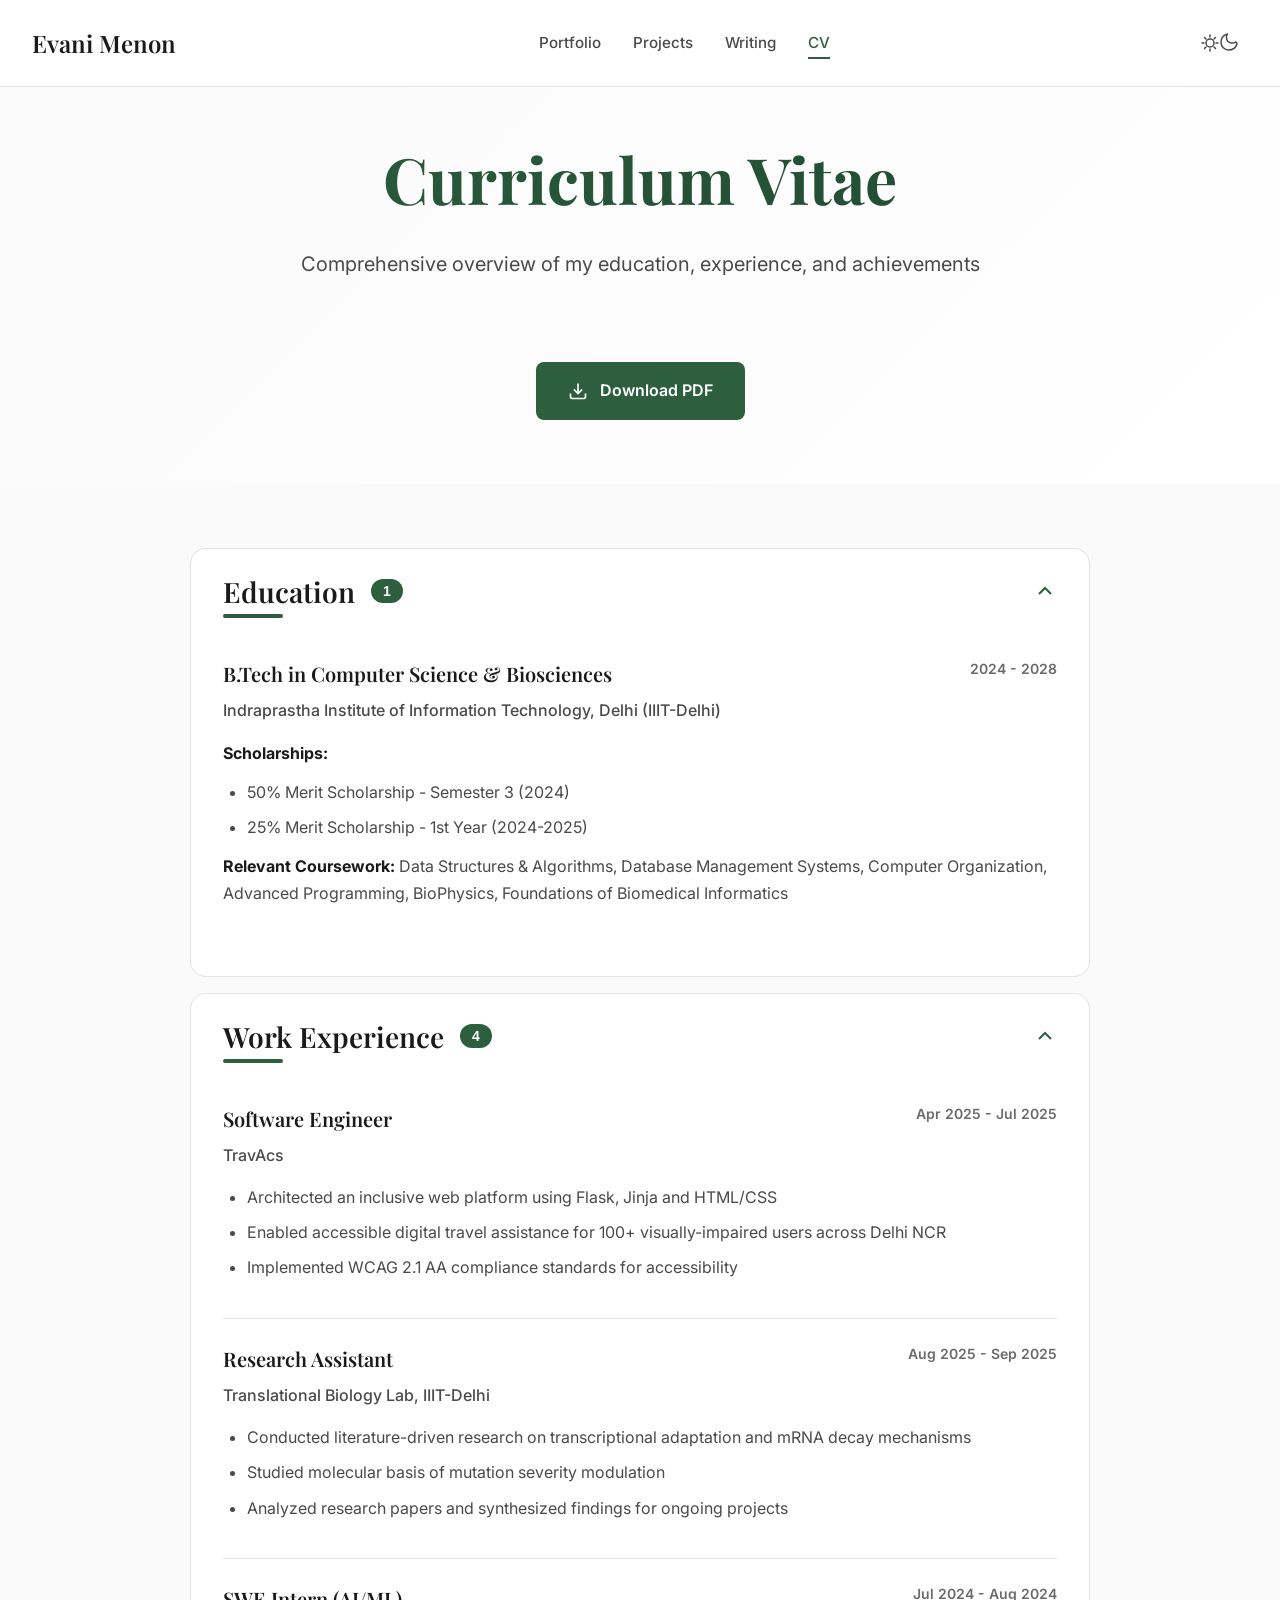
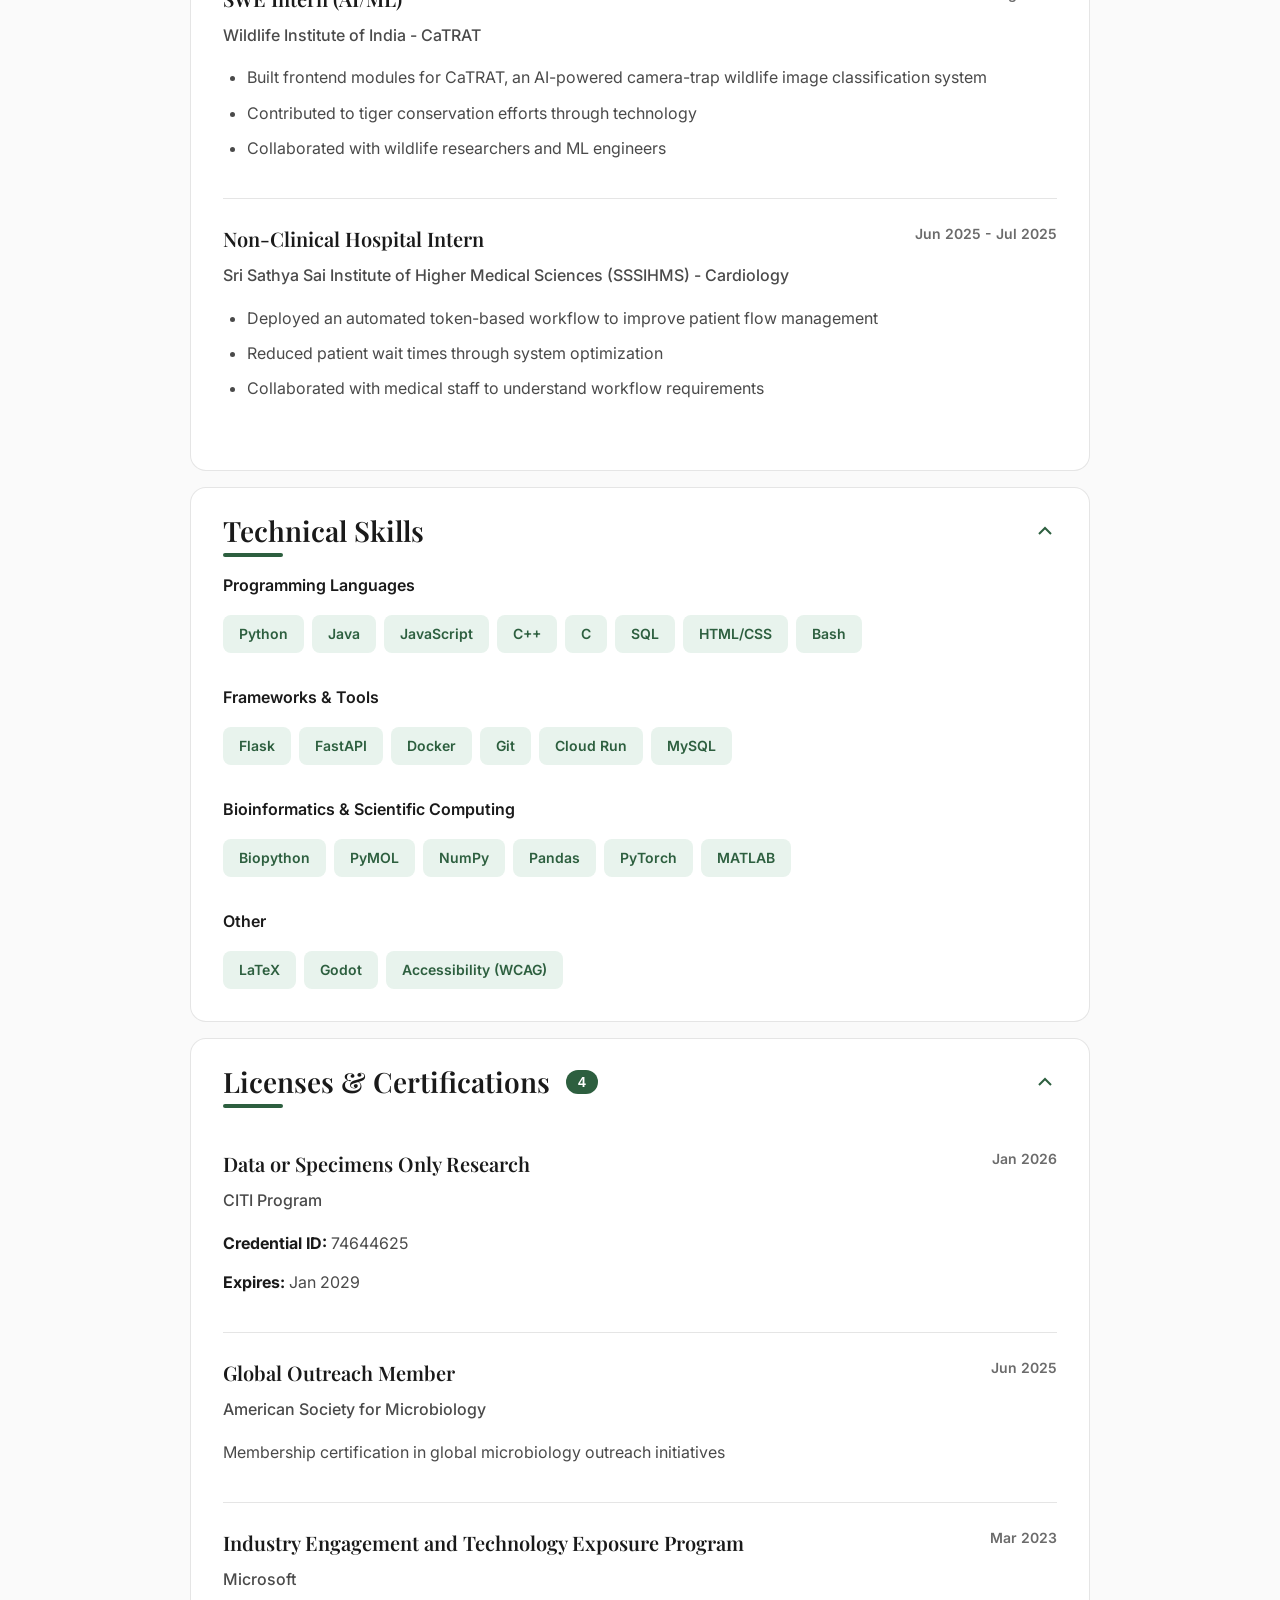
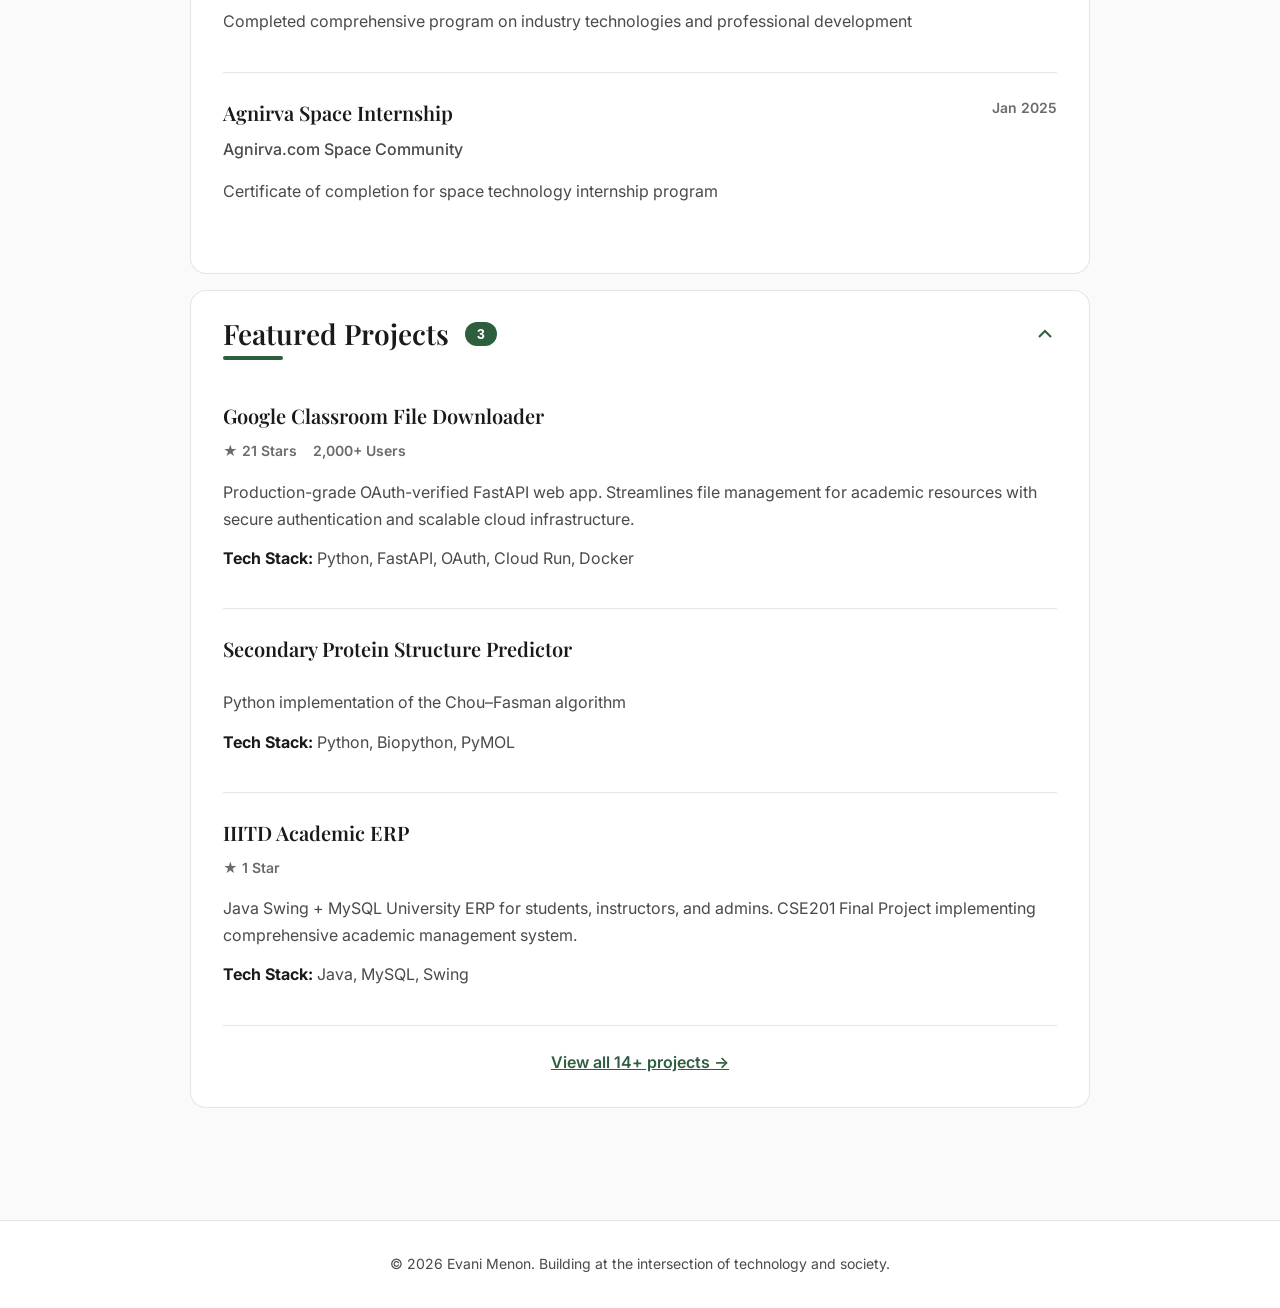
==== commit c55b6868: "Update nav" ====
--- a/cv.html
+++ b/cv.html
@@ -12,7 +12,7 @@
     <link href="https://fonts.googleapis.com/css2?family=Playfair+Display:wght@400;500;600;700&family=Inter:wght@300;400;500;600;700&display=swap" rel="stylesheet">
 </head>
 <body>
-    <nav class="navbar">
+    <nav class="nav" id="nav">
         <div class="nav-container">
             <a href="index.html" class="nav-logo">Evani Menon</a>
             <div class="nav-links">
@@ -20,23 +20,16 @@
                 <a href="projects.html" class="nav-link">Projects</a>
                 <a href="writing.html" class="nav-link">Writing</a>
                 <a href="cv.html" class="nav-link active">CV</a>
-                <button class="theme-toggle" id="theme-toggle" aria-label="Toggle theme">
-                    <svg width="24" height="24" viewBox="0 0 24 24" fill="none" class="sun-icon">
-                        <circle cx="12" cy="12" r="5" stroke="currentColor" stroke-width="1.5"/>
-                        <line x1="12" y1="2" x2="12" y2="4" stroke="currentColor" stroke-width="1.5" stroke-linecap="round"/>
-                        <line x1="12" y1="20" x2="12" y2="22" stroke="currentColor" stroke-width="1.5" stroke-linecap="round"/>
-                        <line x1="4" y1="12" x2="2" y2="12" stroke="currentColor" stroke-width="1.5" stroke-linecap="round"/>
-                        <line x1="22" y1="12" x2="20" y2="12" stroke="currentColor" stroke-width="1.5" stroke-linecap="round"/>
-                        <line x1="19.07" y1="4.93" x2="17.66" y2="6.34" stroke="currentColor" stroke-width="1.5" stroke-linecap="round"/>
-                        <line x1="6.34" y1="17.66" x2="4.93" y2="19.07" stroke="currentColor" stroke-width="1.5" stroke-linecap="round"/>
-                        <line x1="19.07" y1="19.07" x2="17.66" y2="17.66" stroke="currentColor" stroke-width="1.5" stroke-linecap="round"/>
-                        <line x1="6.34" y1="6.34" x2="4.93" y2="4.93" stroke="currentColor" stroke-width="1.5" stroke-linecap="round"/>
-                    </svg>
-                    <svg width="24" height="24" viewBox="0 0 24 24" fill="currentColor" class="moon-icon">
-                        <path d="M21 12.79A9 9 0 1 1 11.21 3 7 7 0 0 0 21 12.79z" stroke="currentColor" stroke-width="1.5" stroke-linecap="round" stroke-linejoin="round"/>
-                    </svg>
-                </button>
             </div>
+            <button class="theme-toggle" id="theme-toggle" aria-label="Toggle theme">
+                <svg class="sun-icon" width="20" height="20" viewBox="0 0 20 20" fill="none">
+                    <circle cx="10" cy="10" r="4" stroke="currentColor" stroke-width="1.5"/>
+                    <path d="M10 2V4M10 16V18M18 10H16M4 10H2M15.5 4.5L14 6M6 14L4.5 15.5M15.5 15.5L14 14M6 6L4.5 4.5" stroke="currentColor" stroke-width="1.5" stroke-linecap="round"/>
+                </svg>
+                <svg class="moon-icon" width="20" height="20" viewBox="0 0 20 20" fill="none">
+                    <path d="M17 10.5C16 14.5 12.5 17 8.5 17C4.5 17 1 13.5 1 9.5C1 5.5 3.5 2 7.5 1C6 3 6 6.5 8 8.5C10 10.5 13.5 10.5 15.5 9C16.5 9.5 17 10 17 10.5Z" stroke="currentColor" stroke-width="1.5" stroke-linecap="round" stroke-linejoin="round"/>
+                </svg>
+            </button>
         </div>
     </nav>
 
@@ -97,13 +90,13 @@
                                 <span class="cv-date">2024 - 2028</span>
                             </div>
                             <div class="cv-details">
-                                <p><strong>Email:</strong> evani24210@iiitd.ac.in</p>
+                                <!-- <p><strong>Email:</strong> <a href="/cdn-cgi/l/email-protection" class="__cf_email__" data-cfemail="5d382b3c33346f696f6c6d1d3434342939733c3e733433">[email&#160;protected]</a></p> -->
                                 <p><strong>Scholarships:</strong></p>
                                 <ul>
                                     <li>50% Merit Scholarship - Semester 3 (2024)</li>
                                     <li>25% Merit Scholarship - 1st Year (2024-2025)</li>
                                 </ul>
-                                <p><strong>Relevant Coursework:</strong> Data Structures & Algorithms, Database Management Systems, Computer Organization, Advanced Programming, Introduction to Biosciences</p>
+                                <p><strong>Relevant Coursework:</strong> Data Structures & Algorithms, Database Management Systems, Computer Organization, Advanced Programming, BioPhysics, Foundations of Biomedical Informatics</p>
                             </div>
                         </div>
                     </div>
@@ -418,7 +411,7 @@
                                 </div>
                             </div>
                             <div class="cv-details">
-                                <p>Python implementation of the Chou–Fasman algorithm to predict α-helices and β-strands from amino acid sequences, including nucleation, extension, and conflict resolution.</p>
+                                <p>Python implementation of the Chou–Fasman algorithm 
                                 <p><strong>Tech Stack:</strong> Python, Biopython, PyMOL</p>
                             </div>
                         </div>
@@ -471,4 +464,4 @@
         });
     </script>
 </body>
-</html>
+</html>
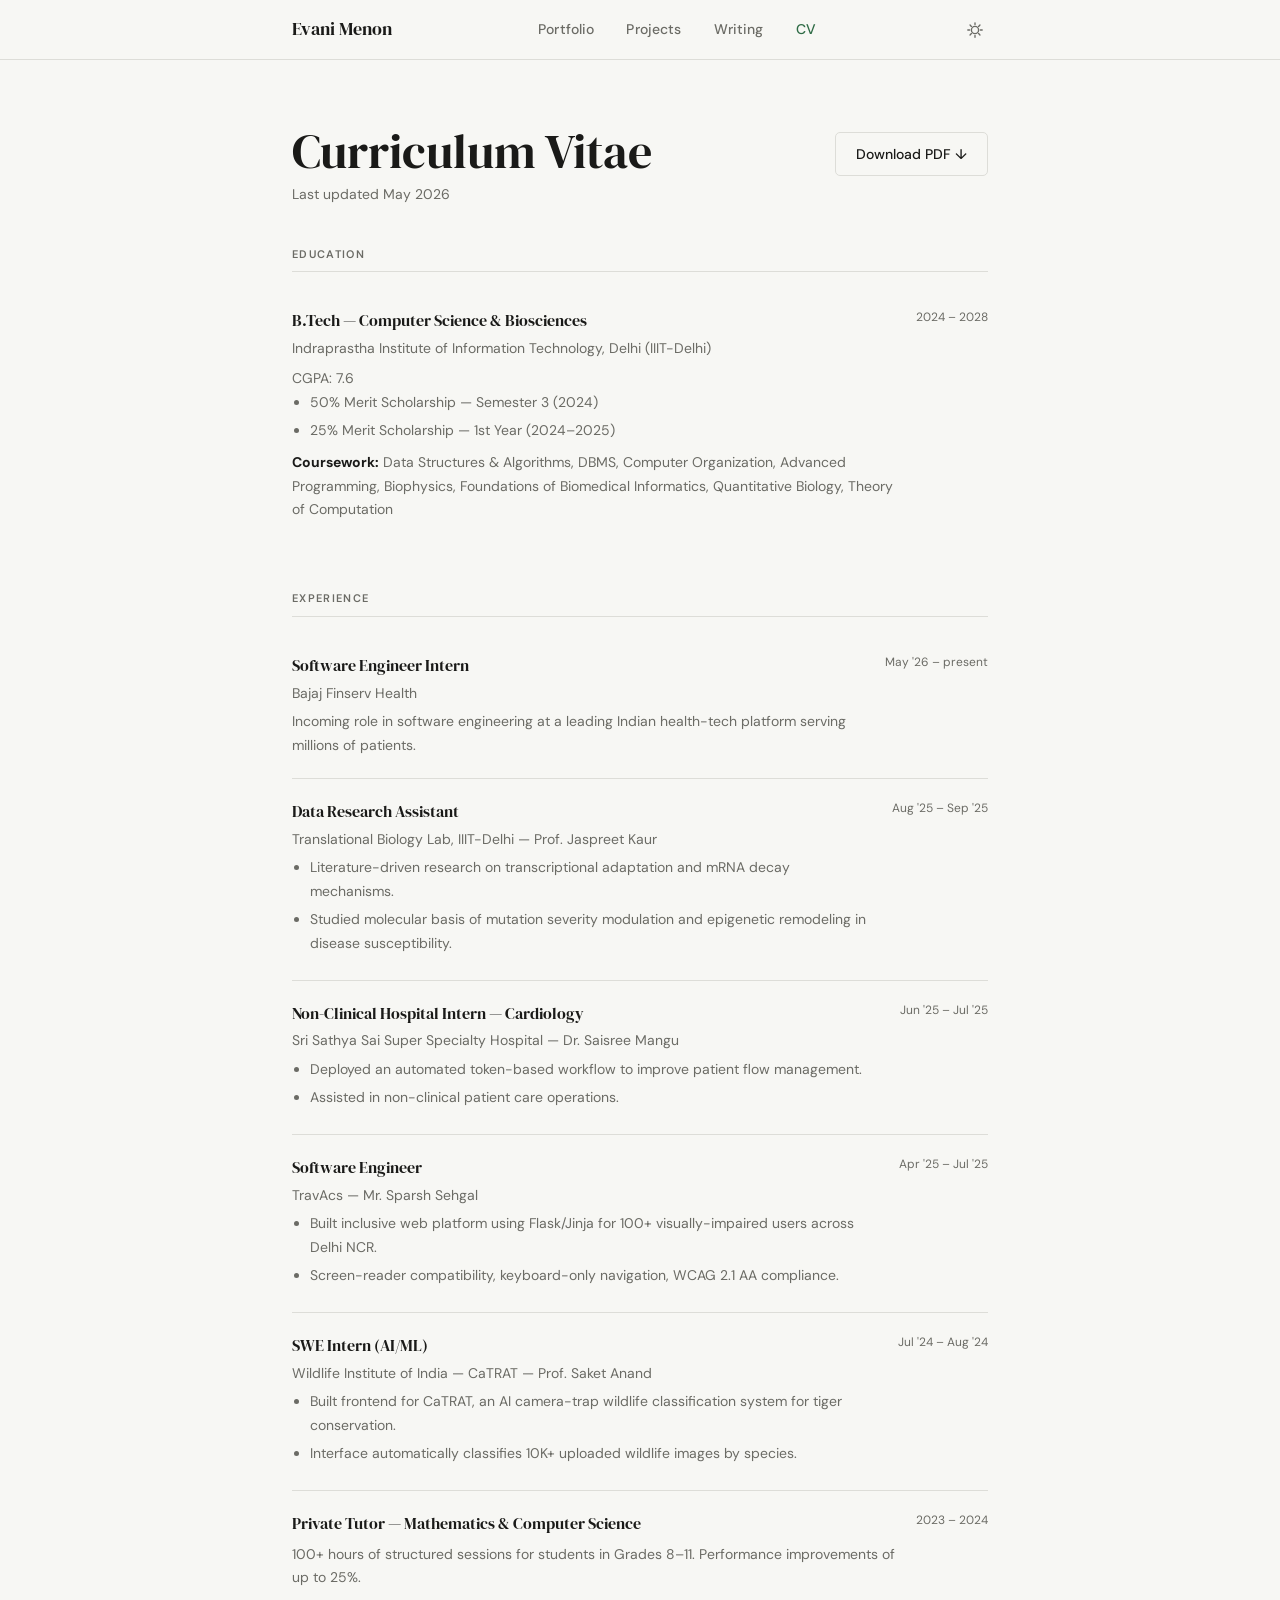
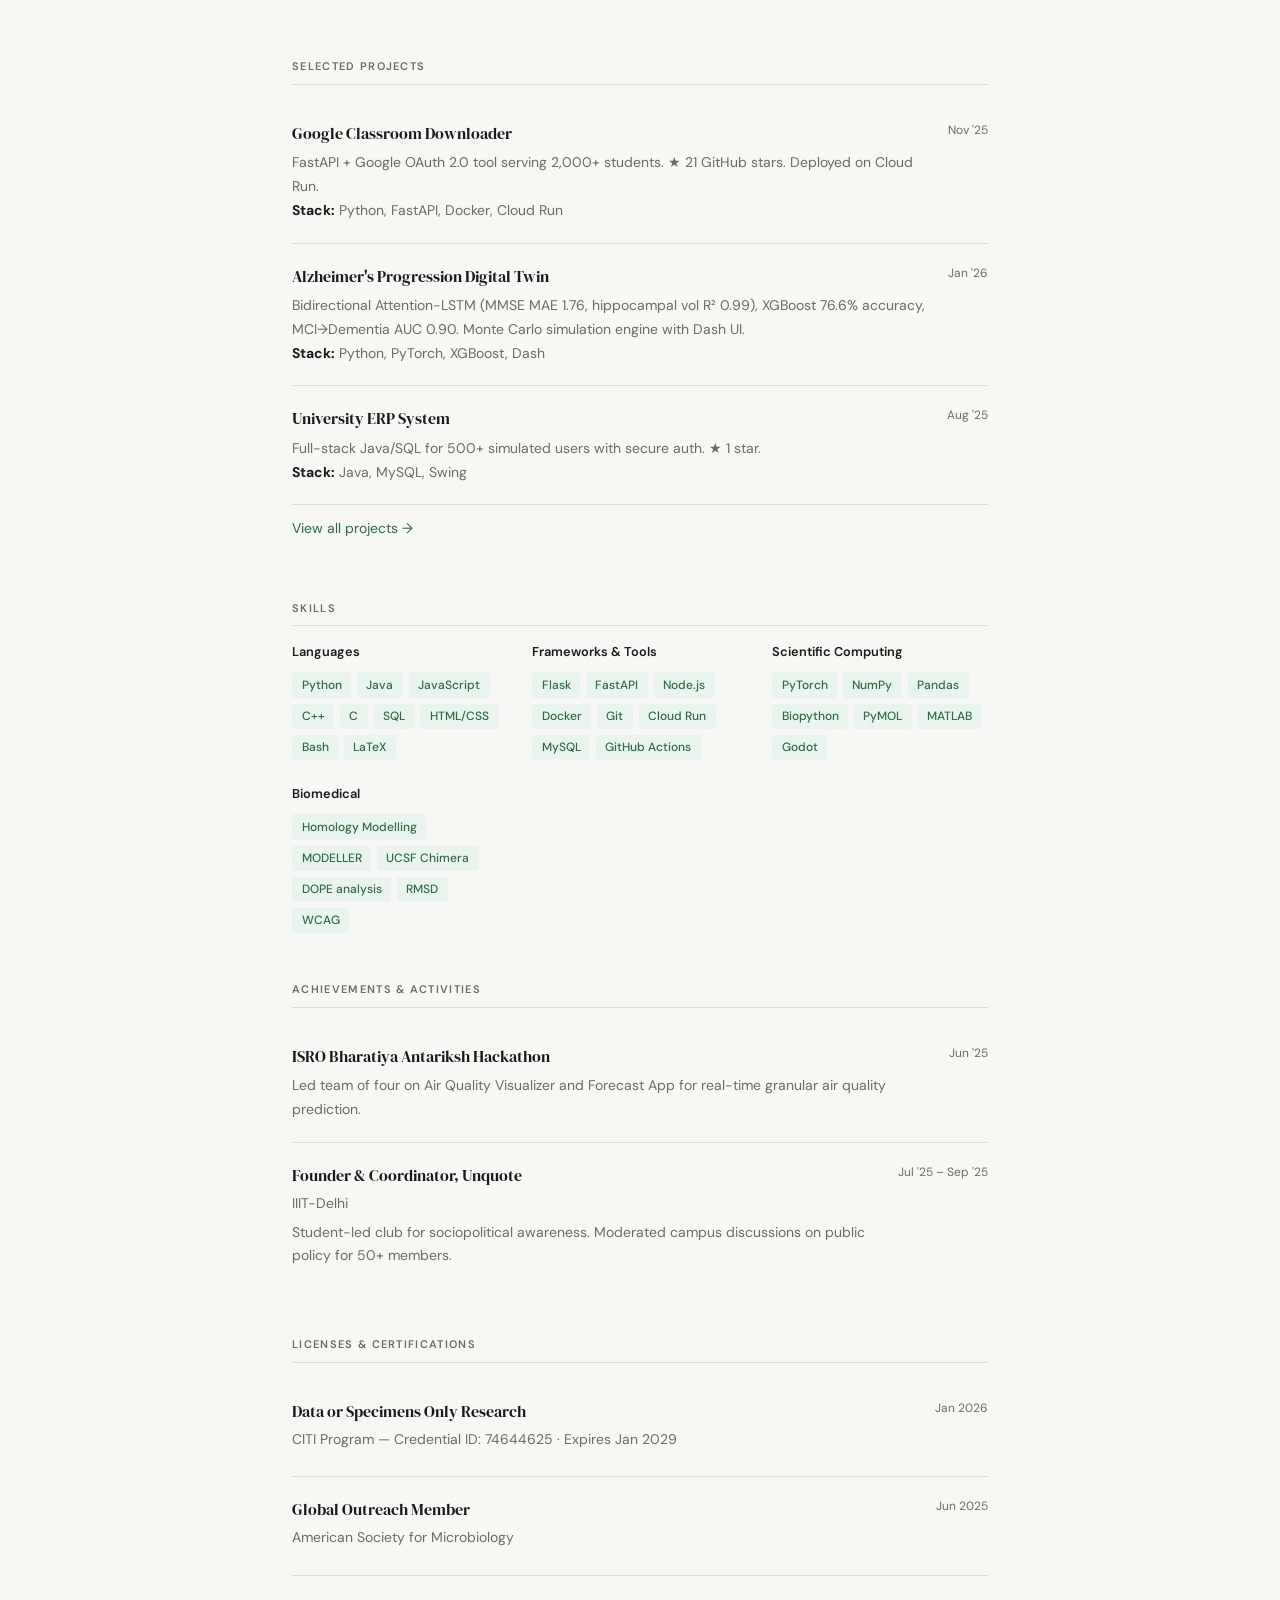
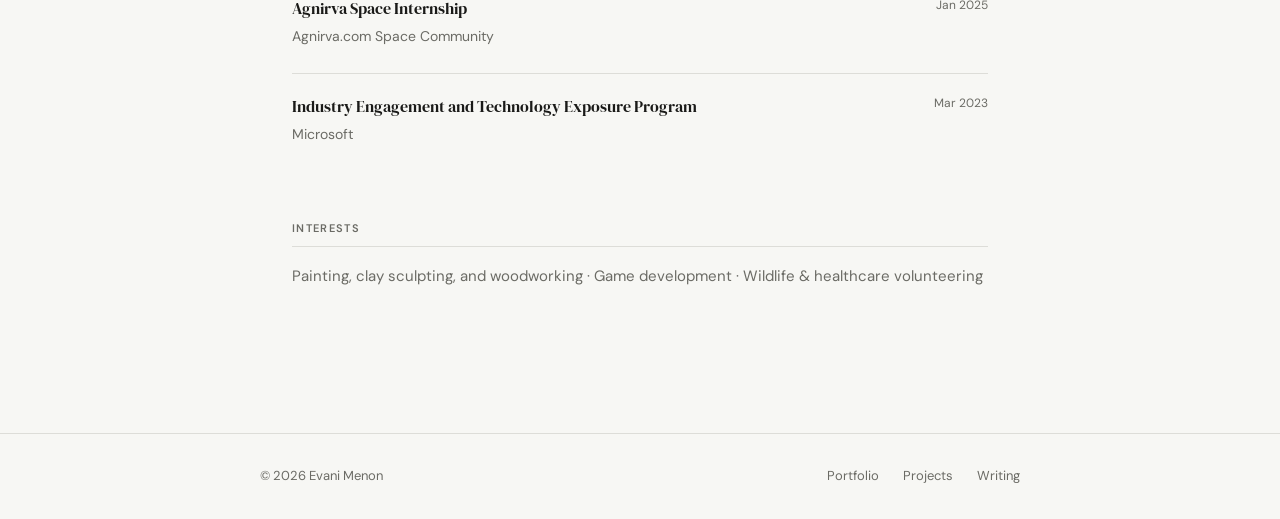
==== commit 0d8aa4d3: "Revamp website style" ====
--- a/cv.html
+++ b/cv.html
@@ -1,467 +1,317 @@
 <!DOCTYPE html>
 <html lang="en">
 <head>
-    <meta charset="UTF-8">
-    <meta name="viewport" content="width=device-width, initial-scale=1.0">
-    <title>CV - Evani Menon</title>
-    <meta name="description" content="Comprehensive CV of Evani Menon - Computer Science & Biosciences student at IIIT-Delhi">
-    <link rel="icon" type="image/png" href="Images/favicon.png"> 
-    <link rel="stylesheet" href="styles.css">
-    <link rel="preconnect" href="https://fonts.googleapis.com">
-    <link rel="preconnect" href="https://fonts.gstatic.com" crossorigin>
-    <link href="https://fonts.googleapis.com/css2?family=Playfair+Display:wght@400;500;600;700&family=Inter:wght@300;400;500;600;700&display=swap" rel="stylesheet">
+  <meta charset="UTF-8">
+  <meta name="viewport" content="width=device-width, initial-scale=1.0">
+  <title>CV — Evani Menon</title>
+  <meta name="description" content="CV of Evani Menon — CS & Biosciences student at IIIT-Delhi.">
+  <link rel="icon" type="image/png" href="Images/favicon.png">
+  <link rel="stylesheet" href="styles.css">
+  <link rel="preconnect" href="https://fonts.googleapis.com">
+  <link rel="preconnect" href="https://fonts.gstatic.com" crossorigin>
+  <link href="https://fonts.googleapis.com/css2?family=DM+Serif+Display:ital@0;1&family=DM+Sans:wght@300;400;500;600&display=swap" rel="stylesheet">
 </head>
 <body>
-    <nav class="nav" id="nav">
-        <div class="nav-container">
-            <a href="index.html" class="nav-logo">Evani Menon</a>
-            <div class="nav-links">
-                <a href="index.html" class="nav-link">Portfolio</a>
-                <a href="projects.html" class="nav-link">Projects</a>
-                <a href="writing.html" class="nav-link">Writing</a>
-                <a href="cv.html" class="nav-link active">CV</a>
-            </div>
-            <button class="theme-toggle" id="theme-toggle" aria-label="Toggle theme">
-                <svg class="sun-icon" width="20" height="20" viewBox="0 0 20 20" fill="none">
-                    <circle cx="10" cy="10" r="4" stroke="currentColor" stroke-width="1.5"/>
-                    <path d="M10 2V4M10 16V18M18 10H16M4 10H2M15.5 4.5L14 6M6 14L4.5 15.5M15.5 15.5L14 14M6 6L4.5 4.5" stroke="currentColor" stroke-width="1.5" stroke-linecap="round"/>
-                </svg>
-                <svg class="moon-icon" width="20" height="20" viewBox="0 0 20 20" fill="none">
-                    <path d="M17 10.5C16 14.5 12.5 17 8.5 17C4.5 17 1 13.5 1 9.5C1 5.5 3.5 2 7.5 1C6 3 6 6.5 8 8.5C10 10.5 13.5 10.5 15.5 9C16.5 9.5 17 10 17 10.5Z" stroke="currentColor" stroke-width="1.5" stroke-linecap="round" stroke-linejoin="round"/>
-                </svg>
-            </button>
-        </div>
-    </nav>
-
-    <main class="cv-page">
-        <!-- <section class="cv-header">
-            <div class="container">
-                <h1 class="page-title">Curriculum Vitae</h1>
-                <p class="page-subtitle">Comprehensive overview of my education, experience, and achievements</p>
-                <button class="btn btn-download" onclick="alert('PDF download will be implemented')">
-                    <svg width="20" height="20" viewBox="0 0 24 24" fill="none" stroke="currentColor" stroke-width="2">
-                        <path d="M21 15v4a2 2 0 0 1-2 2H5a2 2 0 0 1-2-2v-4"></path>
-                        <polyline points="7 10 12 15 17 10"></polyline>
-                        <line x1="12" y1="15" x2="12" y2="3"></line>
-                    </svg>
-                    Download PDF
-                </button>
-            </div>
-        </section> -->
-
-        <section class="cv-header">
-            <div class="container">
-                <h1 class="page-title">Curriculum Vitae</h1>
-                <p class="page-subtitle">Comprehensive overview of my education, experience, and achievements</p>
-                <a href="https://drive.google.com/file/d/1alQIddb_YgJ4aADcJRrHe_vk-GqEaIIb/view?usp=sharing"
-                    class="btn btn-download" target="_blank" rel="noopener noreferrer">
-                    <svg width="20" height="20" viewBox="0 0 24 24" fill="none" stroke="currentColor" stroke-width="2">
-                        <path d="M21 15v4a2 2 0 0 1-2 2H5a2 2 0 0 1-2-2v-4"></path>
-                        <polyline points="7 10 12 15 17 10"></polyline>
-                        <line x1="12" y1="15" x2="12" y2="3"></line>
-                    </svg>
-                    Download PDF
-                </a>
-            </div>
-        </section>
-
-        
-
-        <section class="cv-content">
-            <div class="container cv-container">
-                <!-- Education Section -->
-                <div class="cv-section">
-                    <button class="cv-section-header" data-section="education">
-                        <div class="section-title-group">
-                            <h2 class="section-title">Education</h2>
-                            <span class="section-count">1</span>
-                        </div>
-                        <svg class="section-icon" width="24" height="24" viewBox="0 0 24 24" fill="none" stroke="currentColor" stroke-width="2">
-                            <polyline points="6 9 12 15 18 9"></polyline>
-                        </svg>
-                    </button>
-                    <div class="cv-section-content" id="education">
-                        <div class="cv-item">
-                            <div class="cv-item-header">
-                                <div>
-                                    <h3>B.Tech in Computer Science & Biosciences</h3>
-                                    <p class="cv-org">Indraprastha Institute of Information Technology, Delhi (IIIT-Delhi)</p>
-                                </div>
-                                <span class="cv-date">2024 - 2028</span>
-                            </div>
-                            <div class="cv-details">
-                                <!-- <p><strong>Email:</strong> <a href="/cdn-cgi/l/email-protection" class="__cf_email__" data-cfemail="5d382b3c33346f696f6c6d1d3434342939733c3e733433">[email&#160;protected]</a></p> -->
-                                <p><strong>Scholarships:</strong></p>
-                                <ul>
-                                    <li>50% Merit Scholarship - Semester 3 (2024)</li>
-                                    <li>25% Merit Scholarship - 1st Year (2024-2025)</li>
-                                </ul>
-                                <p><strong>Relevant Coursework:</strong> Data Structures & Algorithms, Database Management Systems, Computer Organization, Advanced Programming, BioPhysics, Foundations of Biomedical Informatics</p>
-                            </div>
-                        </div>
-                    </div>
-                </div>
-
-                <!-- Work Experience Section -->
-                <div class="cv-section">
-                    <button class="cv-section-header" data-section="experience">
-                        <div class="section-title-group">
-                            <h2 class="section-title">Work Experience</h2>
-                            <span class="section-count">4</span>
-                        </div>
-                        <svg class="section-icon" width="24" height="24" viewBox="0 0 24 24" fill="none" stroke="currentColor" stroke-width="2">
-                            <polyline points="6 9 12 15 18 9"></polyline>
-                        </svg>
-                    </button>
-                    <div class="cv-section-content" id="experience">
-                        <div class="cv-item">
-                            <div class="cv-item-header">
-                                <div>
-                                    <h3>Software Engineer</h3>
-                                    <p class="cv-org">TravAcs</p>
-                                </div>
-                                <span class="cv-date">Apr 2025 - Jul 2025</span>
-                            </div>
-                            <div class="cv-details">
-                                <ul>
-                                    <li>Architected an inclusive web platform using Flask, Jinja and HTML/CSS</li>
-                                    <li>Enabled accessible digital travel assistance for 100+ visually-impaired users across Delhi NCR</li>
-                                    <li>Implemented WCAG 2.1 AA compliance standards for accessibility</li>
-                                </ul>
-                            </div>
-                        </div>
-
-                        <div class="cv-item">
-                            <div class="cv-item-header">
-                                <div>
-                                    <h3>Research Assistant</h3>
-                                    <p class="cv-org">Translational Biology Lab, IIIT-Delhi</p>
-                                </div>
-                                <span class="cv-date">Aug 2025 - Sep 2025</span>
-                            </div>
-                            <div class="cv-details">
-                                <ul>
-                                    <li>Conducted literature-driven research on transcriptional adaptation and mRNA decay mechanisms</li>
-                                    <li>Studied molecular basis of mutation severity modulation</li>
-                                    <li>Analyzed research papers and synthesized findings for ongoing projects</li>
-                                </ul>
-                            </div>
-                        </div>
-
-                        <div class="cv-item">
-                            <div class="cv-item-header">
-                                <div>
-                                    <h3>SWE Intern (AI/ML)</h3>
-                                    <p class="cv-org">Wildlife Institute of India - CaTRAT</p>
-                                </div>
-                                <span class="cv-date">Jul 2024 - Aug 2024</span>
-                            </div>
-                            <div class="cv-details">
-                                <ul>
-                                    <li>Built frontend modules for CaTRAT, an AI-powered camera-trap wildlife image classification system</li>
-                                    <li>Contributed to tiger conservation efforts through technology</li>
-                                    <li>Collaborated with wildlife researchers and ML engineers</li>
-                                </ul>
-                            </div>
-                        </div>
-
-                        <div class="cv-item">
-                            <div class="cv-item-header">
-                                <div>
-                                    <h3>Non-Clinical Hospital Intern</h3>
-                                    <p class="cv-org">Sri Sathya Sai Institute of Higher Medical Sciences (SSSIHMS) - Cardiology</p>
-                                </div>
-                                <span class="cv-date">Jun 2025 - Jul 2025</span>
-                            </div>
-                            <div class="cv-details">
-                                <ul>
-                                    <li>Deployed an automated token-based workflow to improve patient flow management</li>
-                                    <li>Reduced patient wait times through system optimization</li>
-                                    <li>Collaborated with medical staff to understand workflow requirements</li>
-                                </ul>
-                            </div>
-                        </div>
-                    </div>
-                </div>
-
-                <!-- Skills Section -->
-                <div class="cv-section">
-                    <button class="cv-section-header" data-section="skills">
-                        <div class="section-title-group">
-                            <h2 class="section-title">Technical Skills</h2>
-                        </div>
-                        <svg class="section-icon" width="24" height="24" viewBox="0 0 24 24" fill="none" stroke="currentColor" stroke-width="2">
-                            <polyline points="6 9 12 15 18 9"></polyline>
-                        </svg>
-                    </button>
-                    <div class="cv-section-content" id="skills">
-                        <div class="skills-grid">
-                            <div class="skill-category">
-                                <h4>Programming Languages</h4>
-                                <div class="skill-tags">
-                                    <span class="skill-tag">Python</span>
-                                    <span class="skill-tag">Java</span>
-                                    <span class="skill-tag">JavaScript</span>
-                                    <span class="skill-tag">C++</span>
-                                    <span class="skill-tag">C</span>
-                                    <span class="skill-tag">SQL</span>
-                                    <span class="skill-tag">HTML/CSS</span>
-                                    <span class="skill-tag">Bash</span>
-                                </div>
-                            </div>
-                            <div class="skill-category">
-                                <h4>Frameworks & Tools</h4>
-                                <div class="skill-tags">
-                                    <span class="skill-tag">Flask</span>
-                                    <span class="skill-tag">FastAPI</span>
-                                    <span class="skill-tag">Docker</span>
-                                    <span class="skill-tag">Git</span>
-                                    <span class="skill-tag">Cloud Run</span>
-                                    <span class="skill-tag">MySQL</span>
-                                </div>
-                            </div>
-                            <div class="skill-category">
-                                <h4>Bioinformatics & Scientific Computing</h4>
-                                <div class="skill-tags">
-                                    <span class="skill-tag">Biopython</span>
-                                    <span class="skill-tag">PyMOL</span>
-                                    <span class="skill-tag">NumPy</span>
-                                    <span class="skill-tag">Pandas</span>
-                                    <span class="skill-tag">PyTorch</span>
-                                    <span class="skill-tag">MATLAB</span>
-                                </div>
-                            </div>
-                            <div class="skill-category">
-                                <h4>Other</h4>
-                                <div class="skill-tags">
-                                    <span class="skill-tag">LaTeX</span>
-                                    <span class="skill-tag">Godot</span>
-                                    <span class="skill-tag">Accessibility (WCAG)</span>
-                                </div>
-                            </div>
-                        </div>
-                    </div>
-                </div>
-
-                <!-- Certifications Section -->
-                <div class="cv-section">
-                    <button class="cv-section-header" data-section="certifications">
-                        <div class="section-title-group">
-                            <h2 class="section-title">Licenses & Certifications</h2>
-                            <span class="section-count">4</span>
-                        </div>
-                        <svg class="section-icon" width="24" height="24" viewBox="0 0 24 24" fill="none" stroke="currentColor" stroke-width="2">
-                            <polyline points="6 9 12 15 18 9"></polyline>
-                        </svg>
-                    </button>
-                    <div class="cv-section-content" id="certifications">
-                        <div class="cv-item">
-                            <div class="cv-item-header">
-                                <div>
-                                    <h3>Data or Specimens Only Research</h3>
-                                    <p class="cv-org">CITI Program</p>
-                                </div>
-                                <span class="cv-date">Jan 2026</span>
-                            </div>
-                            <div class="cv-details">
-                                <p><strong>Credential ID:</strong> 74644625</p>
-                                <p><strong>Expires:</strong> Jan 2029</p>
-                            </div>
-                        </div>
-
-                        <div class="cv-item">
-                            <div class="cv-item-header">
-                                <div>
-                                    <h3>Global Outreach Member</h3>
-                                    <p class="cv-org">American Society for Microbiology</p>
-                                </div>
-                                <span class="cv-date">Jun 2025</span>
-                            </div>
-                            <div class="cv-details">
-                                <p>Membership certification in global microbiology outreach initiatives</p>
-                            </div>
-                        </div>
-
-                        <div class="cv-item">
-                            <div class="cv-item-header">
-                                <div>
-                                    <h3>Industry Engagement and Technology Exposure Program</h3>
-                                    <p class="cv-org">Microsoft</p>
-                                </div>
-                                <span class="cv-date">Mar 2023</span>
-                            </div>
-                            <div class="cv-details">
-                                <p>Completed comprehensive program on industry technologies and professional development</p>
-                            </div>
-                        </div>
-
-                        <div class="cv-item">
-                            <div class="cv-item-header">
-                                <div>
-                                    <h3>Agnirva Space Internship</h3>
-                                    <p class="cv-org">Agnirva.com Space Community</p>
-                                </div>
-                                <span class="cv-date">Jan 2025</span>
-                            </div>
-                            <div class="cv-details">
-                                <p>Certificate of completion for space technology internship program</p>
-                            </div>
-                        </div>
-                    </div>
-                </div>
-
-                <!-- Leadership Section
-                <div class="cv-section">
-                    <button class="cv-section-header" data-section="leadership">
-                        <div class="section-title-group">
-                            <h2 class="section-title">Leadership & Activities</h2>
-                            <span class="section-count">4</span>
-                        </div>
-                        <svg class="section-icon" width="24" height="24" viewBox="0 0 24 24" fill="none" stroke="currentColor" stroke-width="2">
-                            <polyline points="6 9 12 15 18 9"></polyline>
-                        </svg>
-                    </button>
-                    <div class="cv-section-content" id="leadership">
-                        <div class="cv-item">
-                            <div class="cv-item-header">
-                                <div>
-                                    <h3>Founder</h3>
-                                    <p class="cv-org">Unquote - Literary & Creative Writing Initiative</p>
-                                </div>
-                                <span class="cv-date">2024 - Present</span>
-                            </div>
-                            <div class="cv-details">
-                                <p>Founded and lead a literary and creative writing initiative at IIIT-Delhi, organizing workshops, writing events, and publishing student work</p>
-                            </div>
-                        </div>
-
-                        <div class="cv-item">
-                            <div class="cv-item-header">
-                                <div>
-                                    <h3>Operations Lead</h3>
-                                    <p class="cv-org">Innovation and Research Council (IRC), IIIT-Delhi</p>
-                                </div>
-                                <span class="cv-date">2024 - Present</span>
-                            </div>
-                            <div class="cv-details">
-                                <p>Coordinate research initiatives and student innovation programs across campus</p>
-                            </div>
-                        </div>
-
-                        <div class="cv-item">
-                            <div class="cv-item-header">
-                                <div>
-                                    <h3>Core Member</h3>
-                                    <p class="cv-org">Meraki Art Club, IIIT-Delhi</p>
-                                </div>
-                                <span class="cv-date">2023 - Present</span>
-                            </div>
-                            <div class="cv-details">
-                                <p>Organize creative arts events and workshops fostering artistic expression on campus</p>
-                            </div>
-                        </div>
-
-                        <div class="cv-item">
-                            <div class="cv-item-header">
-                                <div>
-                                    <h3>Academic Tutor</h3>
-                                    <p class="cv-org">IIIT-Delhi</p>
-                                </div>
-                                <span class="cv-date">2023 - Present</span>
-                            </div>
-                            <div class="cv-details">
-                                <p>Provide peer tutoring in advanced mathematics and computer science courses</p>
-                            </div>
-                        </div>
-                    </div>
-                </div> -->
-
-                <!-- Projects Section -->
-                <div class="cv-section">
-                    <button class="cv-section-header" data-section="projects">
-                        <div class="section-title-group">
-                            <h2 class="section-title">Featured Projects</h2>
-                            <span class="section-count">3</span>
-                        </div>
-                        <svg class="section-icon" width="24" height="24" viewBox="0 0 24 24" fill="none" stroke="currentColor" stroke-width="2">
-                            <polyline points="6 9 12 15 18 9"></polyline>
-                        </svg>
-                    </button>
-                    <div class="cv-section-content" id="projects">
-                        <div class="cv-item">
-                            <div class="cv-item-header">
-                                <div>
-                                    <h3>Google Classroom File Downloader</h3>
-                                    <div class="project-meta">
-                                        <span class="project-stat">★ 21 Stars</span>
-                                        <span class="project-stat">2,000+ Users</span>
-                                    </div>
-                                </div>
-                            </div>
-                            <div class="cv-details">
-                                <p>Production-grade OAuth-verified FastAPI web app. Streamlines file management for academic resources with secure authentication and scalable cloud infrastructure.</p>
-                                <p><strong>Tech Stack:</strong> Python, FastAPI, OAuth, Cloud Run, Docker</p>
-                            </div>
-                        </div>
-
-                        <div class="cv-item">
-                            <div class="cv-item-header">
-                                <div>
-                                    <h3>Secondary Protein Structure Predictor</h3>
-                                </div>
-                            </div>
-                            <div class="cv-details">
-                                <p>Python implementation of the Chou–Fasman algorithm 
-                                <p><strong>Tech Stack:</strong> Python, Biopython, PyMOL</p>
-                            </div>
-                        </div>
-
-                        <div class="cv-item">
-                            <div class="cv-item-header">
-                                <div>
-                                    <h3>IIITD Academic ERP</h3>
-                                    <div class="project-meta">
-                                        <span class="project-stat">★ 1 Star</span>
-                                    </div>
-                                </div>
-                            </div>
-                            <div class="cv-details">
-                                <p>Java Swing + MySQL University ERP for students, instructors, and admins. CSE201 Final Project implementing comprehensive academic management system.</p>
-                                <p><strong>Tech Stack:</strong> Java, MySQL, Swing</p>
-                            </div>
-                        </div>
-
-                        <p class="view-more-link">
-                            <a href="projects.html">View all 14+ projects →</a>
-                        </p>
-                    </div>
-                </div>
-            </div>
-        </section>
-    </main>
-
-    <footer class="footer">
-        <div class="container">
-            <p>© 2026 Evani Menon. Building at the intersection of technology and society.</p>
-        </div>
-    </footer>
-
-    <script src="script.js"></script>
-    <script>
-        // Expandable sections
-        const sectionHeaders = document.querySelectorAll('.cv-section-header');
-        
-        sectionHeaders.forEach(header => {
-            header.addEventListener('click', () => {
-                const section = header.closest('.cv-section');
-                section.classList.toggle('expanded');
-            });
-        });
-        
-        // Expand all sections by default
-        document.querySelectorAll('.cv-section').forEach(section => {
-            section.classList.add('expanded');
-        });
-    </script>
+
+  <nav class="nav" id="nav">
+    <div class="nav-container">
+      <a href="index.html" class="nav-logo">Evani Menon</a>
+      <div class="nav-links">
+        <a href="index.html"    class="nav-link">Portfolio</a>
+        <a href="projects.html" class="nav-link">Projects</a>
+        <a href="writing.html"  class="nav-link">Writing</a>
+        <a href="cv.html"       class="nav-link active">CV</a>
+      </div>
+      <button class="theme-toggle" id="theme-toggle" aria-label="Toggle theme">
+        <svg class="sun-icon" width="18" height="18" viewBox="0 0 20 20" fill="none"><circle cx="10" cy="10" r="4" stroke="currentColor" stroke-width="1.5"/><path d="M10 2V4M10 16V18M18 10H16M4 10H2M15.5 4.5L14 6M6 14L4.5 15.5M15.5 15.5L14 14M6 6L4.5 4.5" stroke="currentColor" stroke-width="1.5" stroke-linecap="round"/></svg>
+        <svg class="moon-icon" width="18" height="18" viewBox="0 0 20 20" fill="none"><path d="M17 10.5C16 14.5 12.5 17 8.5 17C4.5 17 1 13.5 1 9.5C1 5.5 3.5 2 7.5 1C6 3 6 6.5 8 8.5C10 10.5 13.5 10.5 15.5 9C16.5 9.5 17 10 17 10.5Z" stroke="currentColor" stroke-width="1.5" stroke-linecap="round" stroke-linejoin="round"/></svg>
+      </button>
+    </div>
+  </nav>
+
+  <main>
+    <div class="page-wrap">
+
+      <div style="display:flex; justify-content:space-between; align-items:flex-start; gap:1rem; flex-wrap:wrap; margin-bottom:2.5rem;">
+        <div>
+          <h1 class="page-title" style="margin-bottom:0.25rem;">Curriculum Vitae</h1>
+          <p style="font-size:0.875rem; color:var(--muted);">Last updated May 2026</p>
+        </div>
+        <a href="https://drive.google.com/file/d/1alQIddb_YgJ4aADcJRrHe_vk-GqEaIIb/view?usp=sharing"
+           class="btn btn-outline" target="_blank" rel="noopener noreferrer"
+           style="margin-top:0.5rem;">
+          Download PDF ↓
+        </a>
+      </div>
+
+      <!-- Education -->
+      <div class="cv-block">
+        <div class="cv-section-title">Education</div>
+        <div class="cv-row">
+          <div>
+            <div class="cv-row-title">B.Tech — Computer Science &amp; Biosciences</div>
+            <div class="cv-row-org">Indraprastha Institute of Information Technology, Delhi (IIIT-Delhi)</div>
+            <div class="cv-row-body" style="margin-top:0.5rem;">
+              <p>CGPA: 7.6</p>
+              <ul>
+                <li>50% Merit Scholarship — Semester 3 (2024)</li>
+                <li>25% Merit Scholarship — 1st Year (2024–2025)</li>
+              </ul>
+              <p style="margin-top:0.5rem;"><strong style="color:var(--text);">Coursework:</strong> Data Structures &amp; Algorithms, DBMS, Computer Organization, Advanced Programming, Biophysics, Foundations of Biomedical Informatics, Quantitative Biology, Theory of Computation</p>
+            </div>
+          </div>
+          <div class="cv-row-date">2024 – 2028</div>
+        </div>
+      </div>
+
+      <!-- Experience -->
+      <div class="cv-block">
+        <div class="cv-section-title">Experience</div>
+
+        <div class="cv-row">
+          <div>
+            <div class="cv-row-title">Software Engineer Intern</div>
+            <div class="cv-row-org">Bajaj Finserv Health</div>
+            <div class="cv-row-body" style="margin-top:0.4rem;">
+              <p>Incoming role in software engineering at a leading Indian health-tech platform serving millions of patients.</p>
+            </div>
+          </div>
+          <div class="cv-row-date">May '26 – present</div>
+        </div>
+
+        <div class="cv-row">
+          <div>
+            <div class="cv-row-title">Data Research Assistant</div>
+            <div class="cv-row-org">Translational Biology Lab, IIIT-Delhi — Prof. Jaspreet Kaur</div>
+            <div class="cv-row-body" style="margin-top:0.4rem;">
+              <ul>
+                <li>Literature-driven research on transcriptional adaptation and mRNA decay mechanisms.</li>
+                <li>Studied molecular basis of mutation severity modulation and epigenetic remodeling in disease susceptibility.</li>
+              </ul>
+            </div>
+          </div>
+          <div class="cv-row-date">Aug '25 – Sep '25</div>
+        </div>
+
+        <div class="cv-row">
+          <div>
+            <div class="cv-row-title">Non-Clinical Hospital Intern — Cardiology</div>
+            <div class="cv-row-org">Sri Sathya Sai Super Specialty Hospital — Dr. Saisree Mangu</div>
+            <div class="cv-row-body" style="margin-top:0.4rem;">
+              <ul>
+                <li>Deployed an automated token-based workflow to improve patient flow management.</li>
+                <li>Assisted in non-clinical patient care operations.</li>
+              </ul>
+            </div>
+          </div>
+          <div class="cv-row-date">Jun '25 – Jul '25</div>
+        </div>
+
+        <div class="cv-row">
+          <div>
+            <div class="cv-row-title">Software Engineer</div>
+            <div class="cv-row-org">TravAcs — Mr. Sparsh Sehgal</div>
+            <div class="cv-row-body" style="margin-top:0.4rem;">
+              <ul>
+                <li>Built inclusive web platform using Flask/Jinja for 100+ visually-impaired users across Delhi NCR.</li>
+                <li>Screen-reader compatibility, keyboard-only navigation, WCAG 2.1 AA compliance.</li>
+              </ul>
+            </div>
+          </div>
+          <div class="cv-row-date">Apr '25 – Jul '25</div>
+        </div>
+
+        <div class="cv-row">
+          <div>
+            <div class="cv-row-title">SWE Intern (AI/ML)</div>
+            <div class="cv-row-org">Wildlife Institute of India — CaTRAT — Prof. Saket Anand</div>
+            <div class="cv-row-body" style="margin-top:0.4rem;">
+              <ul>
+                <li>Built frontend for CaTRAT, an AI camera-trap wildlife classification system for tiger conservation.</li>
+                <li>Interface automatically classifies 10K+ uploaded wildlife images by species.</li>
+              </ul>
+            </div>
+          </div>
+          <div class="cv-row-date">Jul '24 – Aug '24</div>
+        </div>
+
+        <div class="cv-row">
+          <div>
+            <div class="cv-row-title">Private Tutor — Mathematics &amp; Computer Science</div>
+            <div class="cv-row-body" style="margin-top:0.4rem;">
+              <p>100+ hours of structured sessions for students in Grades 8–11. Performance improvements of up to 25%.</p>
+            </div>
+          </div>
+          <div class="cv-row-date">2023 – 2024</div>
+        </div>
+      </div>
+
+      <!-- Projects -->
+      <div class="cv-block">
+        <div class="cv-section-title">Selected Projects</div>
+
+        <div class="cv-row">
+          <div>
+            <div class="cv-row-title">Google Classroom Downloader</div>
+            <div class="cv-row-body" style="margin-top:0.3rem;">
+              <p>FastAPI + Google OAuth 2.0 tool serving 2,000+ students. ★ 21 GitHub stars. Deployed on Cloud Run.</p>
+              <p><strong style="color:var(--text);">Stack:</strong> Python, FastAPI, Docker, Cloud Run</p>
+            </div>
+          </div>
+          <div class="cv-row-date">Nov '25</div>
+        </div>
+
+        <div class="cv-row">
+          <div>
+            <div class="cv-row-title">Alzheimer's Progression Digital Twin</div>
+            <div class="cv-row-body" style="margin-top:0.3rem;">
+              <p>Bidirectional Attention-LSTM (MMSE MAE 1.76, hippocampal vol R² 0.99), XGBoost 76.6% accuracy, MCI→Dementia AUC 0.90. Monte Carlo simulation engine with Dash UI.</p>
+              <p><strong style="color:var(--text);">Stack:</strong> Python, PyTorch, XGBoost, Dash</p>
+            </div>
+          </div>
+          <div class="cv-row-date">Jan '26</div>
+        </div>
+
+        <div class="cv-row">
+          <div>
+            <div class="cv-row-title">University ERP System</div>
+            <div class="cv-row-body" style="margin-top:0.3rem;">
+              <p>Full-stack Java/SQL for 500+ simulated users with secure auth. ★ 1 star.</p>
+              <p><strong style="color:var(--text);">Stack:</strong> Java, MySQL, Swing</p>
+            </div>
+          </div>
+          <div class="cv-row-date">Aug '25</div>
+        </div>
+
+        <div style="padding: 0.75rem 0; font-size:0.875rem;">
+          <a href="projects.html" style="color:var(--accent);">View all projects →</a>
+        </div>
+      </div>
+
+      <!-- Skills -->
+      <div class="cv-block">
+        <div class="cv-section-title">Skills</div>
+        <div class="cv-skills-grid" style="margin-top:0.75rem;">
+          <div class="cv-skill-group">
+            <h4>Languages</h4>
+            <div class="cv-skill-tags">
+              <span class="tag">Python</span><span class="tag">Java</span><span class="tag">JavaScript</span>
+              <span class="tag">C++</span><span class="tag">C</span><span class="tag">SQL</span>
+              <span class="tag">HTML/CSS</span><span class="tag">Bash</span><span class="tag">LaTeX</span>
+            </div>
+          </div>
+          <div class="cv-skill-group">
+            <h4>Frameworks &amp; Tools</h4>
+            <div class="cv-skill-tags">
+              <span class="tag">Flask</span><span class="tag">FastAPI</span><span class="tag">Node.js</span>
+              <span class="tag">Docker</span><span class="tag">Git</span><span class="tag">Cloud Run</span>
+              <span class="tag">MySQL</span><span class="tag">GitHub Actions</span>
+            </div>
+          </div>
+          <div class="cv-skill-group">
+            <h4>Scientific Computing</h4>
+            <div class="cv-skill-tags">
+              <span class="tag">PyTorch</span><span class="tag">NumPy</span><span class="tag">Pandas</span>
+              <span class="tag">Biopython</span><span class="tag">PyMOL</span><span class="tag">MATLAB</span>
+              <span class="tag">Godot</span>
+            </div>
+          </div>
+          <div class="cv-skill-group">
+            <h4>Biomedical</h4>
+            <div class="cv-skill-tags">
+              <span class="tag">Homology Modelling</span><span class="tag">MODELLER</span>
+              <span class="tag">UCSF Chimera</span><span class="tag">DOPE analysis</span>
+              <span class="tag">RMSD</span><span class="tag">WCAG</span>
+            </div>
+          </div>
+        </div>
+      </div>
+
+      <!-- Achievements -->
+      <div class="cv-block">
+        <div class="cv-section-title">Achievements &amp; Activities</div>
+
+        <div class="cv-row">
+          <div>
+            <div class="cv-row-title">ISRO Bharatiya Antariksh Hackathon</div>
+            <div class="cv-row-body" style="margin-top:0.3rem;">
+              <p>Led team of four on Air Quality Visualizer and Forecast App for real-time granular air quality prediction.</p>
+            </div>
+          </div>
+          <div class="cv-row-date">Jun '25</div>
+        </div>
+
+        <div class="cv-row">
+          <div>
+            <div class="cv-row-title">Founder &amp; Coordinator, Unquote</div>
+            <div class="cv-row-org">IIIT-Delhi</div>
+            <div class="cv-row-body" style="margin-top:0.3rem;">
+              <p>Student-led club for sociopolitical awareness. Moderated campus discussions on public policy for 50+ members.</p>
+            </div>
+          </div>
+          <div class="cv-row-date">Jul '25 – Sep '25</div>
+        </div>
+      </div>
+
+      <!-- Certifications -->
+      <div class="cv-block">
+        <div class="cv-section-title">Licenses &amp; Certifications</div>
+
+        <div class="cv-row">
+          <div>
+            <div class="cv-row-title">Data or Specimens Only Research</div>
+            <div class="cv-row-org">CITI Program — Credential ID: 74644625 · Expires Jan 2029</div>
+          </div>
+          <div class="cv-row-date">Jan 2026</div>
+        </div>
+
+        <div class="cv-row">
+          <div>
+            <div class="cv-row-title">Global Outreach Member</div>
+            <div class="cv-row-org">American Society for Microbiology</div>
+          </div>
+          <div class="cv-row-date">Jun 2025</div>
+        </div>
+
+        <div class="cv-row">
+          <div>
+            <div class="cv-row-title">Agnirva Space Internship</div>
+            <div class="cv-row-org">Agnirva.com Space Community</div>
+          </div>
+          <div class="cv-row-date">Jan 2025</div>
+        </div>
+
+        <div class="cv-row">
+          <div>
+            <div class="cv-row-title">Industry Engagement and Technology Exposure Program</div>
+            <div class="cv-row-org">Microsoft</div>
+          </div>
+          <div class="cv-row-date">Mar 2023</div>
+        </div>
+      </div>
+
+      <!-- Interests -->
+      <div class="cv-block">
+        <div class="cv-section-title">Interests</div>
+        <p style="font-size:0.9375rem; color:var(--muted); line-height:1.75;">
+          Painting, clay sculpting, and woodworking &middot; Game development &middot; Wildlife &amp; healthcare volunteering
+        </p>
+      </div>
+
+    </div>
+  </main>
+
+  <footer class="footer">
+    <div class="footer-inner">
+      <span>© 2026 Evani Menon</span>
+      <div style="display:flex; gap:1.5rem;">
+        <a href="index.html">Portfolio</a>
+        <a href="projects.html">Projects</a>
+        <a href="writing.html">Writing</a>
+      </div>
+    </div>
+  </footer>
+
+  <script src="script.js"></script>
 </body>
 </html>
--- a/styles.css
+++ b/styles.css
@@ -1,1896 +1,809 @@
+/* ─── Tokens ─────────────────────────────────────────────────── */
+@import url('https://fonts.googleapis.com/css2?family=DM+Serif+Display:ital@0;1&family=DM+Sans:wght@300;400;500;600&display=swap');
+
 :root {
-    --bg-primary: #fafafa;
-    --bg-secondary: #ffffff;
-    --text-primary: #1a1a1a;
-    --text-secondary: #4a4a4a;
-    --text-muted: #6b6b6b;
-    --accent: #2d5f3f;
-    --accent-light: #e8f3ed;
-    --accent-hover: #1f4429;
-    --border: rgba(0, 0, 0, 0.1);
-    --shadow: rgba(0, 0, 0, 0.1);
-    
-    --font-display: 'Playfair Display', Georgia, serif;
-    --font-body: 'Inter', -apple-system, BlinkMacSystemFont, 'Segoe UI', sans-serif;
-    
-    --transition-speed: 0.3s;
-    --transition-smooth: cubic-bezier(0.4, 0, 0.2, 1);
+  --bg:        #f7f7f4;
+  --surface:   #ffffff;
+  --border:    #ddddd8;
+  --text:      #1a1a18;
+  --muted:     #6b6b65;
+  --accent:    #2e6b45;
+  --accent-2:  #4a9e6a;
+  --accent-bg: #eaf4ee;
+
+  --font-serif: 'DM Serif Display', Georgia, serif;
+  --font-sans:  'DM Sans', system-ui, sans-serif;
+
+  --max: 760px;
+  --nav-h: 60px;
 }
 
 [data-theme="dark"] {
-    --bg-primary: #0a0a0a;
-    --bg-secondary: #1a1a1a;
-    --text-primary: #e5e5e5;
-    --text-secondary: #b8b8b8;
-    --text-muted: #8a8a8a;
-    --accent: #3d7f5f;
-    --accent-light: #1a2f24;
-    --accent-hover: #4d9f7f;
-    --border: rgba(255, 255, 255, 0.1);
-    --shadow: rgba(0, 0, 0, 0.3);
-}
-
-* {
-    margin: 0;
-    padding: 0;
-    box-sizing: border-box;
-}
-
-html {
-    scroll-behavior: smooth;
-    font-size: 16px;
-}
-
+  --bg:        #111110;
+  --surface:   #1c1c1a;
+  --border:    #2e2e2a;
+  --text:      #e8e8e2;
+  --muted:     #7a7a72;
+  --accent:    #4a9e6a;
+  --accent-2:  #6abf88;
+  --accent-bg: #162519;
+}
+
+/* ─── Reset ──────────────────────────────────────────────────── */
+*, *::before, *::after { margin: 0; padding: 0; box-sizing: border-box; }
+html { font-size: 16px; scroll-behavior: smooth; }
 body {
-    font-family: var(--font-body);
-    background-color: var(--bg-primary);
-    color: var(--text-primary);
-    line-height: 1.6;
-    transition: background-color var(--transition-speed) var(--transition-smooth),
-                color var(--transition-speed) var(--transition-smooth);
-}
-
+  font-family: var(--font-sans);
+  background: var(--bg);
+  color: var(--text);
+  line-height: 1.6;
+}
+a { color: inherit; text-decoration: none; }
+ul { list-style: none; }
+button { font-family: inherit; cursor: pointer; }
+img { max-width: 100%; display: block; }
+
+/* ─── Nav ────────────────────────────────────────────────────── */
 .nav {
-    position: fixed;
-    top: 0;
-    left: 0;
-    right: 0;
-    background: var(--bg-secondary);
-    border-bottom: 1px solid var(--border);
-    z-index: 1000;
-    backdrop-filter: blur(10px);
-    transition: all var(--transition-speed) var(--transition-smooth);
-}
-
-.nav.scrolled {
-    box-shadow: 0 4px 20px var(--shadow);
+  position: fixed;
+  top: 0; left: 0; right: 0;
+  height: var(--nav-h);
+  background: var(--bg);
+  border-bottom: 1px solid var(--border);
+  z-index: 100;
 }
 
 .nav-container {
-    max-width: 1400px;
-    margin: 0 auto;
-    padding: 1.5rem 2rem;
-    display: flex;
-    align-items: center;
-    justify-content: space-between;
+  max-width: var(--max);
+  margin: 0 auto;
+  padding: 0 2rem;
+  height: 100%;
+  display: flex;
+  align-items: center;
+  justify-content: space-between;
 }
 
 .nav-logo {
-    font-family: var(--font-display);
-    font-size: 1.5rem;
-    font-weight: 600;
-    color: var(--text-primary);
-    text-decoration: none;
-    transition: color var(--transition-speed) var(--transition-smooth);
-}
-
-.nav-logo:hover {
-    color: var(--accent);
+  font-family: var(--font-serif);
+  font-size: 1.1rem;
+  color: var(--text);
 }
 
 .nav-links {
-    display: flex;
-    gap: 2rem;
-    align-items: center;
+  display: flex;
+  gap: 2rem;
+  align-items: center;
 }
 
 .nav-link {
-    color: var(--text-secondary);
-    text-decoration: none;
-    font-weight: 500;
-    font-size: 0.95rem;
-    position: relative;
-    transition: color var(--transition-speed) var(--transition-smooth);
-}
-
-.nav-link::after {
-    content: '';
-    position: absolute;
-    bottom: -4px;
-    left: 0;
-    width: 0;
-    height: 2px;
-    background: var(--accent);
-    transition: width var(--transition-speed) var(--transition-smooth);
-}
-
+  font-size: 0.875rem;
+  font-weight: 500;
+  color: var(--muted);
+  letter-spacing: 0.01em;
+}
 .nav-link:hover,
-.nav-link.active {
-    color: var(--accent);
-}
-
-.nav-link:hover::after,
-.nav-link.active::after {
-    width: 100%;
-}
-
+.nav-link.active { color: var(--accent); }
+
+/* Theme toggle */
 .theme-toggle {
-    background: none;
-    border: none;
-    cursor: pointer;
-    color: var(--text-secondary);
-    padding: 0.5rem;
-    display: flex;
-    align-items: center;
-    justify-content: center;
-    transition: color var(--transition-speed) var(--transition-smooth);
-}
-
-.theme-toggle:hover {
-    color: var(--accent);
-}
-
-.sun-icon,
-.moon-icon {
-    width: 20px;
-    height: 20px;
-}
-
-[data-theme="dark"] .sun-icon {
-    display: none;
-}
-
-[data-theme="light"] .moon-icon {
-    display: none;
-}
-
-.hero {
-    min-height: 100vh;
-    display: flex;
-    flex-direction: column;
-    align-items: center;
-    justify-content: center;
-    padding: 8rem 2rem 4rem;
-    position: relative;
-    overflow: hidden;
-}
-
-.hero::before {
-    content: '';
-    position: absolute;
-    top: -50%;
-    right: -20%;
-    width: 80%;
-    height: 100%;
-    background: radial-gradient(circle, var(--accent-light) 0%, transparent 70%);
-    opacity: 0.3;
-    animation: float 20s ease-in-out infinite;
-}
-
-@keyframes float {
-    0%, 100% {
-        transform: translate(0, 0) scale(1);
-    }
-    50% {
-        transform: translate(-20px, -20px) scale(1.1);
-    }
-}
-
-.hero-content {
-    max-width: 1400px;
-    width: 100%;
-    display: grid;
-    grid-template-columns: 1fr 1fr;
-    gap: 4rem;
-    align-items: center;
-    position: relative;
-    z-index: 1;
-}
-
-.hero-text {
-    opacity: 0;
-    animation: fadeInUp 1s ease-out forwards;
-}
-
-@keyframes fadeInUp {
-    from {
-        opacity: 0;
-        transform: translateY(30px);
-    }
-    to {
-        opacity: 1;
-        transform: translateY(0);
-    }
-}
-
-.hero-greeting {
-    display: block;
-    color: var(--text-secondary);
-    font-size: 1.125rem;
-    font-weight: 500;
-    margin-bottom: 0.5rem;
-    opacity: 0;
-    animation: fadeInUp 1s ease-out 0.2s forwards;
-}
-
-.hero-name {
-    display: block;
-    font-family: var(--font-display);
-    font-size: 4rem;
-    font-weight: 700;
-    line-height: 1.1;
-    margin-bottom: 1.5rem;
-    background: linear-gradient(135deg, var(--text-primary) 0%, var(--accent) 100%);
-    -webkit-background-clip: text;
-    -webkit-text-fill-color: transparent;
-    background-clip: text;
-    opacity: 0;
-    animation: fadeInUp 1s ease-out 0.4s forwards;
-}
-
-.hero-description {
-    font-size: 1.25rem;
-    color: var(--text-secondary);
-    margin-bottom: 2rem;
-    max-width: 600px;
-    line-height: 1.8;
-    opacity: 0;
-    animation: fadeInUp 1s ease-out 0.6s forwards;
-}
-
-.hero-tags {
-    display: flex;
-    gap: 0.75rem;
-    margin-bottom: 2.5rem;
-    flex-wrap: wrap;
-    opacity: 0;
-    animation: fadeInUp 1s ease-out 0.8s forwards;
-}
-
+  background: none;
+  border: none;
+  color: var(--muted);
+  display: flex;
+  align-items: center;
+  padding: 0.25rem;
+}
+.theme-toggle:hover { color: var(--accent); }
+
+[data-theme="dark"] .sun-icon { display: none; }
+.moon-icon { display: none; }
+[data-theme="dark"] .moon-icon { display: block; }
+
+/* ─── Page shell ─────────────────────────────────────────────── */
+main {
+  padding-top: var(--nav-h);
+}
+
+.page-wrap {
+  max-width: var(--max);
+  margin: 0 auto;
+  padding: 4rem 2rem 6rem;
+}
+
+/* ─── Typography helpers ─────────────────────────────────────── */
+.serif { font-family: var(--font-serif); }
+
+h1.page-title {
+  font-family: var(--font-serif);
+  font-size: clamp(2rem, 5vw, 3rem);
+  font-weight: 400;
+  line-height: 1.15;
+  color: var(--text);
+  margin-bottom: 0.5rem;
+}
+
+p.page-sub {
+  font-size: 0.9375rem;
+  color: var(--muted);
+  margin-bottom: 3rem;
+  line-height: 1.7;
+}
+
+/* ─── Divider ────────────────────────────────────────────────── */
+.divider {
+  border: none;
+  border-top: 1px solid var(--border);
+  margin: 3rem 0;
+}
+
+/* ─── Section heading ────────────────────────────────────────── */
+.section-label {
+  font-size: 0.6875rem;
+  font-weight: 600;
+  letter-spacing: 0.12em;
+  text-transform: uppercase;
+  color: var(--muted);
+  margin-bottom: 1.5rem;
+}
+
+/* ─── Timeline (home page) ───────────────────────────────────── */
+.timeline {
+  position: relative;
+  padding-left: 2.5rem;
+}
+
+/* The vertical green line */
+.timeline::before {
+  content: '';
+  position: absolute;
+  left: 0;
+  top: 0;
+  bottom: 0;
+  width: 1.5px;
+  background: var(--accent);
+  opacity: 0.35;
+}
+
+.tl-group {
+  margin-bottom: 3rem;
+}
+
+.tl-month {
+  font-size: 0.7rem;
+  font-weight: 600;
+  letter-spacing: 0.1em;
+  text-transform: uppercase;
+  color: var(--accent);
+  margin-bottom: 1rem;
+  position: relative;
+}
+
+/* Dot on the line for each month */
+.tl-month::before {
+  content: '';
+  position: absolute;
+  left: -2.75rem;
+  top: 50%;
+  transform: translateY(-50%);
+  width: 7px;
+  height: 7px;
+  border-radius: 50%;
+  background: var(--accent);
+}
+
+.tl-item {
+  margin-bottom: 1.5rem;
+  padding-bottom: 1.5rem;
+  border-bottom: 1px solid var(--border);
+}
+.tl-item:last-child {
+  border-bottom: none;
+  margin-bottom: 0;
+  padding-bottom: 0;
+}
+
+.tl-kind {
+  display: inline-block;
+  font-size: 0.6875rem;
+  font-weight: 600;
+  letter-spacing: 0.08em;
+  text-transform: uppercase;
+  color: var(--accent);
+  background: var(--accent-bg);
+  padding: 0.2rem 0.55rem;
+  border-radius: 3px;
+  margin-bottom: 0.4rem;
+}
+
+.tl-title {
+  font-family: var(--font-serif);
+  font-size: 1.0625rem;
+  font-weight: 400;
+  color: var(--text);
+  margin-bottom: 0.2rem;
+}
+
+.tl-org {
+  font-size: 0.8125rem;
+  color: var(--muted);
+}
+
+.tl-desc {
+  font-size: 0.875rem;
+  color: var(--muted);
+  margin-top: 0.4rem;
+  line-height: 1.65;
+}
+
+/* ─── Button ─────────────────────────────────────────────────── */
+.btn {
+  display: inline-flex;
+  align-items: center;
+  gap: 0.5rem;
+  padding: 0.625rem 1.25rem;
+  font-size: 0.875rem;
+  font-weight: 500;
+  border-radius: 5px;
+  border: 1px solid transparent;
+  text-decoration: none;
+}
+
+.btn-primary {
+  background: var(--accent);
+  color: #fff;
+  border-color: var(--accent);
+}
+.btn-primary:hover { background: #25593a; }
+
+.btn-outline {
+  background: transparent;
+  color: var(--text);
+  border-color: var(--border);
+}
+.btn-outline:hover { border-color: var(--accent); color: var(--accent); }
+
+/* ─── Tag pill ───────────────────────────────────────────────── */
 .tag {
-    padding: 0.5rem 1rem;
-    background: var(--accent-light);
-    color: var(--accent);
-    border-radius: 6px;
-    font-size: 0.875rem;
-    font-weight: 500;
-    transition: all var(--transition-speed) var(--transition-smooth);
-}
-
-.tag:hover {
-    background: var(--accent);
-    color: white;
-    transform: translateY(-2px);
-}
-
-.hero-cta {
-    display: flex;
-    gap: 1rem;
-    margin-bottom: 2rem;
-    opacity: 0;
-    animation: fadeInUp 1s ease-out 1s forwards;
-}
-
-.btn {
-    padding: 1rem 2rem;
-    font-size: 1rem;
-    font-weight: 600;
-    border-radius: 8px;
-    text-decoration: none;
-    display: inline-flex;
-    align-items: center;
-    justify-content: center;
-    transition: all var(--transition-speed) var(--transition-smooth);
-    cursor: pointer;
-    border: none;
-}
-
-.btn-primary {
-    background: var(--accent);
-    color: white;
-}
-
-.btn-primary:hover {
-    background: var(--accent-hover);
-    transform: translateY(-2px);
-    box-shadow: 0 8px 24px rgba(45, 95, 63, 0.3);
-}
-
-.btn-secondary {
-    background: transparent;
-    color: var(--text-primary);
-    border: 2px solid var(--border);
-}
-
-.btn-secondary:hover {
-    border-color: var(--accent);
-    color: var(--accent);
-    transform: translateY(-2px);
-}
-
-.social-links {
-    display: flex;
-    gap: 1rem;
-    opacity: 0;
-    animation: fadeInUp 1s ease-out 1.2s forwards;
-}
-
-.social-link {
-    width: 40px;
-    height: 40px;
-    display: flex;
-    align-items: center;
-    justify-content: center;
-    background: var(--bg-secondary);
-    border: 1px solid var(--border);
-    border-radius: 8px;
-    color: var(--text-secondary);
-    transition: all var(--transition-speed) var(--transition-smooth);
-}
-
-.social-link:hover {
-    background: var(--accent);
-    color: white;
-    border-color: var(--accent);
-    transform: translateY(-4px);
-}
-
-.hero-image {
-    display: flex;
-    justify-content: center;
-    align-items: center;
-    opacity: 0;
-    animation: fadeInRight 1s ease-out 0.4s forwards;
-}
-
-@keyframes fadeInRight {
-    from {
-        opacity: 0;
-        transform: translateX(30px);
-    }
-    to {
-        opacity: 1;
-        transform: translateX(0);
-    }
-}
-
-.image-wrapper {
-    position: relative;
-    width: 400px;
-    height: 400px;
-}
-
-.image-placeholder {
-    width: 100%;
-    height: 100%;
-    border-radius: 20px;
-    overflow: hidden;
-    box-shadow: 0 20px 60px var(--shadow);
-    transition: transform var(--transition-speed) var(--transition-smooth);
-}
-
-.image-placeholder:hover {
-    transform: scale(1.05) rotate(2deg);
-}
-
-.image-decoration {
-    position: absolute;
-    top: -20px;
-    right: -20px;
-    width: 200px;
-    height: 200px;
-    background: var(--accent-light);
-    border-radius: 20px;
-    z-index: -1;
-    animation: rotate 20s linear infinite;
-}
-
-@keyframes rotate {
-    from {
-        transform: rotate(0deg);
-    }
-    to {
-        transform: rotate(360deg);
-    }
-}
-
-.scroll-indicator {
-    position: absolute;
-    bottom: 2rem;
-    left: 50%;
-    transform: translateX(-50%);
-    display: flex;
-    flex-direction: column;
-    align-items: center;
-    gap: 0.5rem;
-    color: var(--text-muted);
-    font-size: 0.875rem;
-    opacity: 0;
-    animation: fadeIn 1s ease-out 1.5s forwards, bounce 2s ease-in-out 2s infinite;
-}
-
-@keyframes fadeIn {
-    to {
-        opacity: 1;
-    }
-}
-
-@keyframes bounce {
-    0%, 100% {
-        transform: translateX(-50%) translateY(0);
-    }
-    50% {
-        transform: translateX(-50%) translateY(10px);
-    }
-}
-
-section {
-    max-width: 1400px;
-    margin: 0 auto;
-    padding: 6rem 2rem;
-}
-
-.section-header {
-    margin-bottom: 4rem;
-    display: flex;
-    justify-content: space-between;
-    align-items: center;
-}
-
-.section-title {
-    font-family: var(--font-display);
-    font-size: 3rem;
-    font-weight: 700;
-    color: var(--text-primary);
-    position: relative;
-    display: inline-block;
-}
-
-.section-title::after {
-    content: '';
-    position: absolute;
-    bottom: -8px;
-    left: 0;
-    width: 60px;
-    height: 4px;
-    background: var(--accent);
-    border-radius: 2px;
-}
-
-.section-subtitle {
-    color: var(--text-secondary);
-    font-size: 1.125rem;
-    margin-top: 1rem;
-}
-
-.view-all {
-    color: var(--accent);
-    text-decoration: none;
-    font-weight: 600;
-    font-size: 1rem;
-    transition: all var(--transition-speed) var(--transition-smooth);
-}
-
-.view-all:hover {
-    transform: translateX(5px);
-}
-
-.projects-grid {
-    display: grid;
-    grid-template-columns: repeat(auto-fit, minmax(400px, 1fr));
-    gap: 2rem;
-}
-
-.project-card {
-    background: var(--bg-secondary);
-    border: 1px solid var(--border);
-    border-radius: 16px;
-    padding: 2.5rem;
-    position: relative;
-    overflow: hidden;
-    transition: all var(--transition-speed) var(--transition-smooth);
-    opacity: 0;
-    animation: fadeInUp 0.8s ease-out forwards;
-}
-
-.project-card:nth-child(1) { animation-delay: 0.1s; }
-.project-card:nth-child(2) { animation-delay: 0.2s; }
-.project-card:nth-child(3) { animation-delay: 0.3s; }
-
-.project-card::before {
-    content: '';
-    position: absolute;
-    top: 0;
-    left: 0;
-    width: 100%;
-    height: 4px;
-    background: linear-gradient(90deg, var(--accent), var(--accent-hover));
-    transform: scaleX(0);
-    transform-origin: left;
-    transition: transform var(--transition-speed) var(--transition-smooth);
-}
-
-.project-card:hover::before {
-    transform: scaleX(1);
-}
-
-.project-card:hover {
-    transform: translateY(-8px);
-    box-shadow: 0 20px 60px var(--shadow);
-}
-
-.project-card.featured {
-    grid-column: 1 / -1;
-}
-
-.project-number {
-    position: absolute;
-    top: 1.5rem;
-    right: 1.5rem;
-    font-family: var(--font-display);
-    font-size: 4rem;
-    font-weight: 700;
-    color: var(--accent-light);
-    line-height: 1;
-}
-
-.project-tags {
-    display: flex;
-    gap: 0.5rem;
-    margin-bottom: 1.5rem;
-    flex-wrap: wrap;
-}
-
-.project-title {
-    font-family: var(--font-display);
-    font-size: 1.75rem;
-    font-weight: 600;
-    margin-bottom: 1rem;
-    color: var(--text-primary);
-}
-
-.project-description {
-    color: var(--text-secondary);
-    line-height: 1.8;
-    margin-bottom: 1.5rem;
-}
-
-.project-links {
-    display: flex;
-    gap: 1.5rem;
-    align-items: center;
-}
-
-.project-link {
-    display: flex;
-    align-items: center;
-    gap: 0.5rem;
-    color: var(--accent);
-    text-decoration: none;
-    font-weight: 600;
-    font-size: 0.95rem;
-    transition: all var(--transition-speed) var(--transition-smooth);
-}
-
-.project-link:hover {
-    gap: 0.75rem;
-}
-
-.project-stars {
-    color: var(--text-muted);
-    font-size: 0.875rem;
-}
-
-.timeline-container {
-    position: relative;
-    padding-left: 2rem;
-}
-
-.timeline-controls {
-    display: flex;
-    gap: 1rem;
-}
-
-.timeline-jump {
-    padding: 0.5rem 1.5rem;
-    background: var(--accent-light);
-    color: var(--accent);
-    border: none;
-    border-radius: 8px;
-    font-weight: 600;
-    font-size: 0.875rem;
-    cursor: pointer;
-    transition: all var(--transition-speed) var(--transition-smooth);
-}
-
-.timeline-jump:hover {
-    background: var(--accent);
-    color: white;
-    transform: translateY(-2px);
-}
-
-.timeline-footer {
-    margin-top: 3rem;
-    text-align: center;
-}
-
-.timeline-line {
-    position: absolute;
-    left: 0;
-    top: 0;
-    bottom: 0;
-    width: 2px;
-    background: linear-gradient(180deg, var(--accent) 0%, var(--accent-light) 100%);
-}
-
-.timeline-item {
-    position: relative;
-    margin-bottom: 3rem;
-    padding-left: 3rem;
-    opacity: 0;
-    transform: translateX(-30px);
-    transition: all 0.6s var(--transition-smooth);
-}
-
-.timeline-item.minor {
-    margin-bottom: 1.5rem;
-}
-
-.timeline-item.visible {
-    opacity: 1;
-    transform: translateX(0);
-}
-
-.timeline-marker {
-    position: absolute;
-    left: -9px;
-    top: 0;
-    width: 20px;
-    height: 20px;
-    background: var(--accent);
-    border: 4px solid var(--bg-primary);
-    border-radius: 50%;
-    transition: all var(--transition-speed) var(--transition-smooth);
-}
-
-.timeline-marker.achievement {
-    background: #4ade80;
-}
-
-.timeline-marker.work {
-    background: var(--accent);
-}
-
-.timeline-marker.leadership {
-    background: #60a5fa;
-}
-
-.timeline-item:hover .timeline-marker {
-    transform: scale(1.3);
-    box-shadow: 0 0 0 8px var(--accent-light);
-}
-
-.timeline-date {
-    display: block;
-    color: var(--text-muted);
-    font-size: 0.875rem;
-    font-weight: 600;
-    margin-bottom: 0.5rem;
-    text-transform: uppercase;
-    letter-spacing: 0.5px;
-}
-
-.timeline-title {
-    font-family: var(--font-display);
-    font-size: 1.5rem;
-    font-weight: 600;
-    color: var(--text-primary);
-    margin-bottom: 0.75rem;
-}
-
-.timeline-description {
-    color: var(--text-secondary);
-    line-height: 1.8;
-    margin-bottom: 1rem;
-}
-
-.timeline-minor-text {
-    color: var(--text-secondary);
-    font-size: 0.95rem;
-    line-height: 1.6;
-}
-
-.timeline-category {
-    display: inline-block;
-    padding: 0.25rem 0.75rem;
-    background: var(--accent-light);
-    color: var(--accent);
-    border-radius: 4px;
-    font-size: 0.75rem;
-    font-weight: 600;
-    text-transform: uppercase;
-    letter-spacing: 0.5px;
-}
-
-.contact {
-    background:var(--bg-primary);
-    padding: 6rem 2rem;
-}
-
-.contact-container,
-.contact-wrapper {
-    max-width: 1400px;
-    margin: 0 auto;
-    display: grid;
-    grid-template-columns: 1fr 1.3fr;
-    gap: 4rem;
-    align-items: center;
-}
-
-.contact-left,
-.contact-info {
-    padding: 0;
-}
-
-.contact-info-box {
-    position: relative;
-    padding: 3rem;
-    background: white;
-    border-radius: 16px;
-    margin-bottom: 3rem;
-    box-shadow: 0 4px 12px rgba(0, 0, 0, 0.05);
-}
-
-[data-theme="dark"] .contact-info-box {
-    background: var(--bg-secondary);
-}
-
-.green-accent-box,
-.contact-decoration {
-    position: absolute;
-    top: 20px;
-    right: 20px;
-    width: 28px;
-    height: 28px;
-    background: var(--accent);
-    border-radius: 6px;
-}
-
-.contact-title {
-    font-family: var(--font-display);
-    font-size: 3rem;
-    font-weight: 700;
-    margin-bottom: 1.5rem;
-    color: var(--text-primary);
-}
-
-.contact-intro,
-.contact-description {
-    font-size: 1.125rem;
-    line-height: 1.8;
-    color: var(--text-secondary);
-    margin-bottom: 1.5rem;
-}
-
-.contact-note {
-    font-size: 1rem;
-    line-height: 1.7;
-    color: var(--text-secondary);
-}
-
-.contact-note strong {
-    color: var(--text-primary);
-    font-weight: 700;
-}
-
-.contact-footer,
-.contact-social-section {
-    display: flex;
-    gap: 1.5rem;
-    align-items: flex-start;
-    margin-top: 2rem;
-}
-
-.contact-arrow,
-.curved-arrow {
-    color: var(--text-muted);
-    flex-shrink: 0;
-    width: 80px;
-    height: 80px;
-}
-
-.contact-social-info,
-.social-info {
-    flex: 1;
-}
-
-.contact-social-note,
-.social-disclaimer {
-    font-size: 0.875rem;
-    color: var(--text-muted);
-    margin-bottom: 0.25rem;
-}
-
-.contact-social-title,
-.social-prompt {
-    font-size: 1.125rem;
-    font-weight: 600;
-    color: var(--text-primary);
-    margin-bottom: 1rem;
-}
-
-.contact-social-links,
-.social-icons {
-    display: flex;
-    gap: 1rem;
-}
-
-.contact-social-link,
-.social-icon {
-    width: 48px;
-    height: 48px;
-    background: #6b7280;
-    border-radius: 50%;
-    display: flex;
-    align-items: center;
-    justify-content: center;
-    transition: all var(--transition-speed) var(--transition-smooth);
-    color: white;
-}
-
-.contact-social-link:hover,
-.social-icon:hover {
-    background: var(--accent);
-    transform: translateY(-4px);
-}
-
-.contact-social-link svg,
-.social-icon svg {
-    fill: white;
-}
-
-.contact-right {
-    padding: 0;
-}
-
-.contact-form-wrapper {
-    background: #1A2F24;
-    padding: 3rem;
-    border-radius: 16px;
-    box-shadow: 0 8px 24px rgba(0, 0, 0, 0.2);
-}
-
-.form-title {
-    color: white;
-    font-size: 1.75rem;
-    font-weight: 600;
-    margin-bottom: 2rem;
-}
-
-.form-row {
-    display: grid;
-    grid-template-columns: 1fr 1fr;
-    gap: 1.5rem;
-    margin-bottom: 1.5rem;
+  display: inline-block;
+  font-size: 0.75rem;
+  font-weight: 500;
+  padding: 0.2rem 0.6rem;
+  background: var(--accent-bg);
+  color: var(--accent);
+  border-radius: 3px;
+}
+
+/* ─── Social icon row ────────────────────────────────────────── */
+.social-row {
+  display: flex;
+  gap: 1.25rem;
+  align-items: center;
+  flex-wrap: wrap;
+}
+
+.social-row a {
+  font-size: 0.875rem;
+  color: var(--muted);
+  display: flex;
+  align-items: center;
+  gap: 0.35rem;
+}
+.social-row a:hover { color: var(--accent); }
+
+/* ─── Projects list ──────────────────────────────────────────── */
+.proj-list { display: flex; flex-direction: column; gap: 0; }
+
+.proj-item {
+  padding: 1.5rem 0;
+  border-bottom: 1px solid var(--border);
+  display: grid;
+  grid-template-columns: 1fr auto;
+  gap: 1rem;
+  align-items: start;
+}
+.proj-item:first-child { border-top: 1px solid var(--border); }
+
+.proj-name {
+  font-family: var(--font-serif);
+  font-size: 1rem;
+  font-weight: 400;
+  color: var(--text);
+  margin-bottom: 0.3rem;
+}
+
+.proj-desc {
+  font-size: 0.875rem;
+  color: var(--muted);
+  line-height: 1.65;
+  margin-bottom: 0.6rem;
+}
+
+.proj-tags { display: flex; flex-wrap: wrap; gap: 0.35rem; }
+
+.proj-link {
+  font-size: 0.8125rem;
+  color: var(--accent);
+  white-space: nowrap;
+  align-self: start;
+  margin-top: 0.1rem;
+}
+.proj-link:hover { text-decoration: underline; }
+
+/* Filter buttons */
+.filter-row {
+  display: flex;
+  flex-wrap: wrap;
+  gap: 0.5rem;
+  margin-bottom: 2.5rem;
+}
+
+.filter-btn {
+  padding: 0.35rem 0.9rem;
+  font-size: 0.8125rem;
+  font-weight: 500;
+  border: 1px solid var(--border);
+  border-radius: 20px;
+  background: transparent;
+  color: var(--muted);
+}
+.filter-btn:hover { border-color: var(--accent); color: var(--accent); }
+.filter-btn.active {
+  background: var(--accent);
+  border-color: var(--accent);
+  color: #fff;
+}
+
+/* ─── Writing list ───────────────────────────────────────────── */
+.writing-list { display: flex; flex-direction: column; }
+
+.writing-item {
+  padding: 1.5rem 0;
+  border-bottom: 1px solid var(--border);
+  display: grid;
+  grid-template-columns: 1fr auto;
+  gap: 1rem;
+  align-items: start;
+}
+.writing-item:first-child { border-top: 1px solid var(--border); }
+
+.writing-title {
+  font-family: var(--font-serif);
+  font-size: 1rem;
+  font-weight: 400;
+  color: var(--text);
+  margin-bottom: 0.3rem;
+}
+
+.writing-title a:hover { color: var(--accent); }
+
+.writing-excerpt {
+  font-size: 0.875rem;
+  color: var(--muted);
+  line-height: 1.65;
+  margin-bottom: 0.5rem;
+}
+
+.writing-meta {
+  font-size: 0.75rem;
+  color: var(--muted);
+}
+
+.writing-date {
+  font-size: 0.75rem;
+  color: var(--muted);
+  white-space: nowrap;
+  align-self: start;
+  margin-top: 0.2rem;
+}
+
+/* Tag filter row */
+.tag-row {
+  display: flex;
+  flex-wrap: wrap;
+  gap: 0.5rem;
+  margin-bottom: 2.5rem;
+}
+
+.tag-btn {
+  padding: 0.3rem 0.8rem;
+  font-size: 0.8125rem;
+  font-weight: 500;
+  border: 1px solid var(--border);
+  border-radius: 20px;
+  background: transparent;
+  color: var(--muted);
+}
+.tag-btn:hover { border-color: var(--accent); color: var(--accent); }
+.tag-btn.active {
+  background: var(--accent);
+  border-color: var(--accent);
+  color: #fff;
+}
+
+/* Search */
+.search-wrap {
+  position: relative;
+  margin-bottom: 1.5rem;
+}
+.search-wrap svg {
+  position: absolute;
+  left: 0.75rem;
+  top: 50%;
+  transform: translateY(-50%);
+  color: var(--muted);
+  pointer-events: none;
+}
+.search-wrap input {
+  width: 100%;
+  padding: 0.6rem 0.75rem 0.6rem 2.25rem;
+  font-family: var(--font-sans);
+  font-size: 0.875rem;
+  background: var(--surface);
+  border: 1px solid var(--border);
+  border-radius: 5px;
+  color: var(--text);
+}
+.search-wrap input:focus { outline: none; border-color: var(--accent); }
+.search-wrap input::placeholder { color: var(--muted); }
+
+/* ─── CV page ────────────────────────────────────────────────── */
+.cv-block { margin-bottom: 3rem; }
+
+.cv-section-title {
+  font-size: 0.6875rem;
+  font-weight: 600;
+  letter-spacing: 0.12em;
+  text-transform: uppercase;
+  color: var(--muted);
+  margin-bottom: 1rem;
+  padding-bottom: 0.5rem;
+  border-bottom: 1px solid var(--border);
+}
+
+.cv-row {
+  padding: 1.25rem 0;
+  border-bottom: 1px solid var(--border);
+  display: grid;
+  grid-template-columns: 1fr auto;
+  gap: 1rem;
+  align-items: start;
+}
+.cv-row:last-child { border-bottom: none; }
+
+.cv-row-title {
+  font-family: var(--font-serif);
+  font-size: 1rem;
+  font-weight: 400;
+  color: var(--text);
+  margin-bottom: 0.2rem;
+}
+
+.cv-row-org {
+  font-size: 0.875rem;
+  color: var(--muted);
+  margin-bottom: 0.4rem;
+}
+
+.cv-row-date {
+  font-size: 0.75rem;
+  color: var(--muted);
+  white-space: nowrap;
+}
+
+.cv-row-body {
+  font-size: 0.875rem;
+  color: var(--muted);
+  line-height: 1.7;
+}
+
+.cv-row-body ul {
+  list-style: disc;
+  padding-left: 1.1rem;
+}
+.cv-row-body li { margin-bottom: 0.25rem; }
+
+.cv-skills-grid {
+  display: grid;
+  grid-template-columns: repeat(auto-fill, minmax(200px, 1fr));
+  gap: 1.5rem;
+}
+
+.cv-skill-group h4 {
+  font-size: 0.8rem;
+  font-weight: 600;
+  color: var(--text);
+  margin-bottom: 0.6rem;
+}
+
+.cv-skill-tags {
+  display: flex;
+  flex-wrap: wrap;
+  gap: 0.35rem;
+}
+
+/* ─── Contact section ────────────────────────────────────────── */
+.contact-grid {
+  display: grid;
+  grid-template-columns: 1fr 1fr;
+  gap: 4rem;
+}
+
+.contact-info h2 {
+  font-family: var(--font-serif);
+  font-size: 1.5rem;
+  font-weight: 400;
+  margin-bottom: 0.75rem;
+}
+
+.contact-info p {
+  font-size: 0.9375rem;
+  color: var(--muted);
+  line-height: 1.75;
+  margin-bottom: 0.75rem;
 }
 
 .contact-form {
-    display: flex;
-    flex-direction: column;
-}
-
-.contact-form .form-group {
-    margin-bottom: 1.5rem;
-}
-
-.form-group {
-    display: flex;
-    flex-direction: column;
-    gap: 0.5rem;
-}
-
-.form-group label {
-    color: var(--text-primary);
-    font-weight: 600;
-    font-size: 0.95rem;
+  display: flex;
+  flex-direction: column;
+  gap: 1rem;
 }
 
 .contact-form input,
-.contact-form textarea,
-.form-group input,
-.form-group textarea {
-    width: 100%;
-    padding: 1rem 1.25rem;
-    background: transparent;
-    border: 1.5px solid rgba(255, 255, 255, 0.2);
-    border-radius: 8px;
-    color: white;
-    font-size: 1rem;
-    font-family: var(--font-body);
-    transition: all var(--transition-speed) var(--transition-smooth);
-}
-
+.contact-form textarea {
+  width: 100%;
+  padding: 0.65rem 0.875rem;
+  font-family: var(--font-sans);
+  font-size: 0.875rem;
+  background: var(--surface);
+  border: 1px solid var(--border);
+  border-radius: 5px;
+  color: var(--text);
+}
+.contact-form input:focus,
+.contact-form textarea:focus {
+  outline: none;
+  border-color: var(--accent);
+}
 .contact-form input::placeholder,
-.contact-form textarea::placeholder {
-    color: rgba(255, 255, 255, 0.5);
-}
-
-.contact-form input:focus,
-.contact-form textarea:focus,
-.form-group input:focus,
-.form-group textarea:focus {
-    outline: none;
-    border-color: var(--accent);
-    background: rgba(255, 255, 255, 0.05);
-    box-shadow: 0 0 0 3px rgba(45, 95, 63, 0.2);
-}
-
-.contact-form textarea,
-.form-group textarea {
-    resize: vertical;
-    min-height: 150px;
-}
-
-.btn-send,
-.btn-primary {
-    background: var(--accent);
-    color: white;
-    padding: 1rem 2.5rem;
-    border: none;
-    border-radius: 8px;
-    font-weight: 600;
-    font-size: 1rem;
-    display: flex;
-    align-items: center;
-    justify-content: center;
-    gap: 0.75rem;
-    cursor: pointer;
-    transition: all var(--transition-speed) var(--transition-smooth);
-}
-
-.btn-send:hover,
-.btn-primary:hover {
-    background: #1f4831;
-    transform: translateY(-2px);
-    box-shadow: 0 8px 16px rgba(45, 95, 63, 0.3);
-}
-
-.btn-send svg {
-    color: white;
-    flex-shrink: 0;
-}
+.contact-form textarea::placeholder { color: var(--muted); }
+.contact-form textarea { resize: vertical; min-height: 120px; }
+
+.form-row-2 { display: grid; grid-template-columns: 1fr 1fr; gap: 1rem; }
 
 .form-message {
-    margin-top: 1rem;
-    padding: 0.75rem;
-    border-radius: 8px;
-    text-align: center;
-    font-size: 0.875rem;
-    font-weight: 600;
-}
-
-.form-message.success {
-    background: rgba(74, 222, 128, 0.1);
-    color: #4ade80;
-    border: 1px solid rgba(74, 222, 128, 0.3);
-}
-
-.form-message.error {
-    color: #dc2626;
-    background: rgba(220, 38, 38, 0.1);
-    border: 1px solid rgba(220, 38, 38, 0.3);
-}
-
-@media (max-width: 1024px) {
-    .contact-container,
-    .contact-wrapper {
-        grid-template-columns: 1fr;
-        gap: 3rem;
-    }
-    
-    .form-row {
-        grid-template-columns: 1fr;
-    }
-}
-
+  font-size: 0.8125rem;
+  padding: 0.5rem 0.75rem;
+  border-radius: 4px;
+}
+.form-message.success { background: var(--accent-bg); color: var(--accent); }
+.form-message.error   { background: #fee; color: #c00; }
+
+/* ─── Footer ─────────────────────────────────────────────────── */
 .footer {
-    background: var(--bg-secondary);
-    border-top: 1px solid var(--border);
-    padding: 3rem 2rem;
-}
-
-.footer-content {
-    max-width: 1400px;
-    margin: 0 auto;
-    display: flex;
-    justify-content: space-between;
-    align-items: center;
-}
-
-.footer-links {
-    display: flex;
-    gap: 2rem;
-}
-
-.footer-links a {
-    color: var(--text-secondary);
-    text-decoration: none;
-    font-weight: 500;
-    transition: color var(--transition-speed) var(--transition-smooth);
-}
-
-.footer-links a:hover {
-    color: var(--accent);
-}
-
-@media (max-width: 1024px) {
-    .hero-content {
-        grid-template-columns: 1fr;
-        gap: 3rem;
-    }
-    
-    .hero-name {
-        font-size: 3rem;
-    }
-    
-    .image-wrapper {
-        width: 300px;
-        height: 300px;
-    }
-    
-    .projects-grid {
-        grid-template-columns: 1fr;
-    }
-    
-    .contact-container {
-        grid-template-columns: 1fr;
-        gap: 3rem;
-    }
-    
-    .footer-content {
-        flex-direction: column;
-        gap: 2rem;
-        text-align: center;
-    }
-}
-
-@media (max-width: 768px) {
-    .nav-links {
-        display: none;
-    }
-    
-    .hero {
-        padding: 6rem 1.5rem 3rem;
-    }
-    
-    .hero-name {
-        font-size: 2.5rem;
-    }
-    
-    .hero-description {
-        font-size: 1rem;
-    }
-    
-    .section-title {
-        font-size: 2rem;
-    }
-    
-    section {
-        padding: 4rem 1.5rem;
-    }
-    
-    .timeline-container {
-        padding-left: 1rem;
-    }
-    
-    .timeline-item {
-        padding-left: 2rem;
-    }
-}
-
-/* Projects Page */
-.projects-page {
-    min-height: 100vh;
-}
-
-.projects-hero {
-    padding: 8rem 2rem 4rem;
-    text-align: center;
-    background: linear-gradient(135deg, var(--bg-primary) 0%, var(--bg-secondary) 100%);
-}
-
-.page-title {
-    font-family: var(--font-display);
-    font-size: 4rem;
-    font-weight: 700;
-    margin-bottom: 1rem;
-    background: linear-gradient(135deg, var(--accent) 0%, #1f4831 100%);
-    -webkit-background-clip: text;
-    -webkit-text-fill-color: transparent;
-    background-clip: text;
-}
-
-.page-subtitle {
-    font-size: 1.25rem;
-    color: var(--text-secondary);
-    max-width: 700px;
-    margin: 0 auto 3rem;
-    line-height: 1.8;
-}
-
-.filter-controls {
-    display: flex;
-    gap: 1rem;
-    justify-content: center;
-    flex-wrap: wrap;
-}
-
-.filter-btn {
-    padding: 0.75rem 1.5rem;
-    background: var(--bg-secondary);
-    border: 1px solid var(--border);
-    border-radius: 24px;
-    color: var(--text-secondary);
-    font-weight: 600;
-    cursor: pointer;
-    transition: all var(--transition-speed) var(--transition-smooth);
-}
-
-.filter-btn:hover {
-    border-color: var(--accent);
-    color: var(--accent);
-}
-
-.filter-btn.active {
-    background: var(--accent);
-    border-color: var(--accent);
-    color: white;
-}
-
-.projects-grid-section {
-    padding: 4rem 2rem 6rem;
-}
-
-.featured-project {
-    position: relative;
-    background: linear-gradient(135deg, var(--accent-light) 0%, var(--bg-secondary) 100%);
-    border-radius: 24px;
-    padding: 3rem;
-    margin-bottom: 4rem;
-    border: 2px solid var(--accent);
-    opacity: 0;
-    transform: translateY(20px);
-    animation: fadeInUp 0.6s var(--transition-smooth) forwards;
-}
-
-.featured-badge {
-    position: absolute;
-    top: -12px;
-    right: 3rem;
-    background: var(--accent);
-    color: white;
-    padding: 0.5rem 1.5rem;
-    border-radius: 20px;
-    font-weight: 700;
-    font-size: 0.875rem;
-}
-
-.featured-content {
-    max-width: 900px;
-}
-
-.featured-title {
-    font-family: var(--font-display);
-    font-size: 2.5rem;
-    font-weight: 700;
-    color: var(--text-primary);
-    margin-bottom: 1rem;
-}
-
-.featured-description {
-    font-size: 1.125rem;
-    line-height: 1.8;
-    color: var(--text-secondary);
-    margin-bottom: 1.5rem;
-}
-
-.featured-stats {
-    display: flex;
-    gap: 2rem;
-    margin-bottom: 1.5rem;
-    flex-wrap: wrap;
-}
-
-.stat {
-    display: flex;
-    align-items: center;
-    gap: 0.5rem;
-    color: var(--text-secondary);
-    font-weight: 600;
-}
-
-.stat svg {
-    color: var(--accent);
-}
-
-.projects-grid {
-    display: grid;
-    grid-template-columns: repeat(auto-fill, minmax(350px, 1fr));
-    gap: 2rem;
-}
-
-.project-card {
-    background: var(--bg-secondary);
-    border-radius: 16px;
-    padding: 2rem;
-    border: 1px solid var(--border);
-    transition: all var(--transition-speed) var(--transition-smooth);
-    opacity: 0;
-    transform: translateY(20px);
-}
-
-.project-card.visible {
-    opacity: 1;
-    transform: translateY(0);
-}
-
-.project-card:hover {
-    transform: translateY(-8px);
-    box-shadow: 0 12px 24px rgba(0, 0, 0, 0.1);
-    border-color: var(--accent);
-}
-
-.project-header {
-    display: flex;
-    justify-content: space-between;
-    align-items: flex-start;
-    margin-bottom: 1rem;
-    gap: 1rem;
-}
-
-.project-title {
-    font-family: var(--font-display);
-    font-size: 1.5rem;
-    font-weight: 600;
-    color: var(--text-primary);
-    line-height: 1.3;
-}
-
-.project-category {
-    padding: 0.25rem 0.75rem;
-    background: var(--accent-light);
-    color: var(--accent);
-    border-radius: 12px;
-    font-size: 0.75rem;
-    font-weight: 600;
-    white-space: nowrap;
-}
-
-.project-stats {
-    display: flex;
-    align-items: center;
-    gap: 0.5rem;
-    color: var(--text-muted);
-    font-size: 0.875rem;
-}
-
-.project-badge {
-    padding: 0.25rem 0.75rem;
-    background: #60a5fa;
-    color: white;
-    border-radius: 12px;
-    font-size: 0.75rem;
-    font-weight: 600;
-}
-
-.project-description {
-    color: var(--text-secondary);
-    line-height: 1.7;
-    margin-bottom: 1.5rem;
-}
-
-.tech-stack {
-    display: flex;
-    flex-wrap: wrap;
-    gap: 0.5rem;
-    margin-bottom: 1.5rem;
-}
-
-.tech-tag {
-    padding: 0.375rem 0.75rem;
-    background: var(--accent-light);
-    color: var(--accent);
-    border-radius: 6px;
-    font-size: 0.75rem;
-    font-weight: 600;
-}
-
-.project-links {
-    display: flex;
-    gap: 1rem;
-    flex-wrap: wrap;
-}
-
-.project-link {
-    display: flex;
-    align-items: center;
-    gap: 0.5rem;
-    padding: 0.75rem 1.5rem;
-    background: var(--accent);
-    color: white;
-    border-radius: 8px;
-    font-weight: 600;
-    transition: all var(--transition-speed) var(--transition-smooth);
-}
-
-.project-link:hover {
-    background: #1f4831;
-    transform: translateY(-2px);
-}
-
-.project-link-small {
-    padding: 0.5rem 1rem;
-    background: var(--accent-light);
-    color: var(--accent);
-    border-radius: 8px;
-    font-weight: 600;
-    font-size: 0.875rem;
-    transition: all var(--transition-speed) var(--transition-smooth);
-}
-
-.project-link-small:hover {
-    background: var(--accent);
-    color: white;
-}
-
-@media (max-width: 768px) {
-    .page-title {
-        font-size: 2.5rem;
-    }
-    
-    .projects-grid {
-        grid-template-columns: 1fr;
-    }
-    
-    .featured-project {
-        padding: 2rem;
-    }
-    
-    .featured-title {
-        font-size: 1.75rem;
-    }
-}
-
-/* Writing Page */
-.writing-page {
-    min-height: 100vh;
-}
-
-.writing-hero {
-    padding: 8rem 2rem 4rem;
-    text-align: center;
-    background: linear-gradient(135deg, var(--bg-primary) 0%, var(--bg-secondary) 100%);
-}
-
-.search-filter {
-    max-width: 900px;
-    margin: 0 auto;
-    display: flex;
-    flex-direction: column;
-    gap: 2rem;
-}
-
-.search-box {
-    position: relative;
-    max-width: 600px;
-    margin: 0 auto;
-    width: 100%;
-}
-
-.search-box svg {
-    position: absolute;
-    left: 1rem;
-    top: 50%;
-    transform: translateY(-50%);
-    color: var(--text-muted);
-}
-
-.search-box input {
-    width: 100%;
-    padding: 1rem 1rem 1rem 3rem;
-    background: var(--bg-secondary);
-    border: 1px solid var(--border);
-    border-radius: 24px;
-    color: var(--text-primary);
-    font-size: 1rem;
-    transition: all var(--transition-speed);
-}
-
-.search-box input:focus {
-    outline: none;
-    border-color: var(--accent);
-    box-shadow: 0 0 0 3px var(--accent-light);
-}
-
-.tag-filters {
-    display: flex;
-    gap: 1rem;
-    justify-content: center;
-    flex-wrap: wrap;
-}
-
-.tag-btn {
-    padding: 0.5rem 1.25rem;
-    background: var(--bg-secondary);
-    border: 1px solid var(--border);
-    border-radius: 20px;
-    color: var(--text-secondary);
-    font-weight: 600;
-    font-size: 0.875rem;
-    cursor: pointer;
-    transition: all var(--transition-speed) var(--transition-smooth);
-}
-
-.tag-btn:hover {
-    border-color: var(--accent);
-    color: var(--accent);
-}
-
-.tag-btn.active {
-    background: var(--accent);
-    border-color: var(--accent);
-    color: white;
-}
-
-.writing-content {
-    padding: 4rem 2rem 6rem;
-}
-
-.featured-writing {
-    margin-bottom: 4rem;
-}
-
-.featured-post {
-    position: relative;
-    background: linear-gradient(135deg, var(--accent-light) 0%, var(--bg-secondary) 100%);
-    border-radius: 24px;
-    padding: 3rem;
-    border: 2px solid var(--accent);
-    opacity: 0;
-    transform: translateY(20px);
-    transition: all 0.6s var(--transition-smooth);
-}
-
-.featured-post.visible {
-    opacity: 1;
-    transform: translateY(0);
-}
-
-.featured-post-tag {
-    display: inline-block;
-    padding: 0.5rem 1rem;
-    background: var(--accent);
-    color: white;
-    border-radius: 20px;
-    font-weight: 700;
-    font-size: 0.875rem;
-    margin-bottom: 1.5rem;
-}
-
-.featured-post-title {
-    font-family: var(--font-display);
-    font-size: 2.5rem;
-    font-weight: 700;
-    color: var(--text-primary);
-    margin-bottom: 1rem;
-    line-height: 1.3;
-}
-
-.featured-post-excerpt {
-    font-size: 1.125rem;
-    line-height: 1.8;
-    color: var(--text-secondary);
-    margin-bottom: 1.5rem;
-}
-
-.posts-grid {
-    display: grid;
-    grid-template-columns: repeat(auto-fill, minmax(350px, 1fr));
-    gap: 2rem;
-    margin-bottom: 4rem;
-}
-
-.post-card {
-    background: var(--bg-secondary);
-    border-radius: 16px;
-    padding: 2rem;
-    border: 1px solid var(--border);
-    transition: all var(--transition-speed) var(--transition-smooth);
-    opacity: 0;
-    transform: translateY(20px);
-}
-
-.post-card.visible {
-    opacity: 1;
-    transform: translateY(0);
-}
-
-.post-card:hover {
-    transform: translateY(-8px);
-    box-shadow: 0 12px 24px rgba(0, 0, 0, 0.1);
-    border-color: var(--accent);
-}
-
-.post-tags {
-    display: flex;
-    gap: 0.5rem;
-    margin-bottom: 1rem;
-    flex-wrap: wrap;
-}
-
-.post-tag {
-    padding: 0.25rem 0.75rem;
-    background: var(--accent-light);
-    color: var(--accent);
-    border-radius: 12px;
-    font-size: 0.75rem;
-    font-weight: 600;
-}
-
-.post-title {
-    font-family: var(--font-display);
-    font-size: 1.5rem;
-    font-weight: 600;
-    color: var(--text-primary);
-    margin-bottom: 1rem;
-    line-height: 1.4;
-}
-
-.post-excerpt {
-    color: var(--text-secondary);
-    line-height: 1.7;
-    margin-bottom: 1.5rem;
-}
-
-.post-meta {
-    display: flex;
-    gap: 1.5rem;
-    color: var(--text-muted);
-    font-size: 0.875rem;
-}
-
-.coming-soon-notice {
-    background: var(--bg-secondary);
-    border-radius: 16px;
-    padding: 3rem;
-    text-align: center;
-    border: 1px solid var(--border);
-}
-
-.notice-content h3 {
-    font-family: var(--font-display);
-    font-size: 2rem;
-    font-weight: 600;
-    margin-bottom: 1rem;
-}
-
-.notice-content p {
-    color: var(--text-secondary);
-    font-size: 1.125rem;
-    margin-bottom: 2rem;
-}
-
-.subscribe-form {
-    display: flex;
-    gap: 1rem;
-    max-width: 500px;
-    margin: 0 auto;
-}
-
-.subscribe-form input {
-    flex: 1;
-    padding: 1rem;
-    background: var(--bg-primary);
-    border: 1px solid var(--border);
-    border-radius: 8px;
-    color: var(--text-primary);
-    font-size: 1rem;
-}
-
-.subscribe-form input:focus {
-    outline: none;
-    border-color: var(--accent);
-    box-shadow: 0 0 0 3px var(--accent-light);
-}
-
-@media (max-width: 768px) {
-    .featured-post-title {
-        font-size: 1.75rem;
-    }
-    
-    .posts-grid {
-        grid-template-columns: 1fr;
-    }
-    
-    .subscribe-form {
-        flex-direction: column;
-    }
-}
-
-/* CV Page */
-.cv-page {
-    min-height: 100vh;
-}
-
-.cv-header {
-    padding: 8rem 2rem 4rem;
-    text-align: center;
-    background: linear-gradient(135deg, var(--bg-primary) 0%, var(--bg-secondary) 100%);
-}
-
-.btn-download {
-    margin-top: 2rem;
-    display: inline-flex;
-    align-items: center;
-    gap: 0.75rem;
-    padding: 1rem 2rem;
-    background: var(--accent);
-    color: white;
-    border: none;
-    border-radius: 8px;
-    font-weight: 600;
-    cursor: pointer;
-    transition: all var(--transition-speed) var(--transition-smooth);
-}
-
-.btn-download:hover {
-    background: #1f4831;
-    transform: translateY(-2px);
-    box-shadow: 0 8px 16px rgba(45, 95, 63, 0.3);
-}
-
-.cv-content {
-    padding: 4rem 2rem 6rem;
-}
-
-.cv-container {
-    max-width: 900px;
-    margin: 0 auto;
-}
-
-.cv-section {
-    margin-bottom: 1rem;
-    background: var(--bg-secondary);
-    border-radius: 16px;
-    border: 1px solid var(--border);
-    overflow: hidden;
-    transition: all var(--transition-speed) var(--transition-smooth);
-}
-
-.cv-section:hover {
-    border-color: var(--accent);
-}
-
-.cv-section-header {
-    width: 100%;
-    display: flex;
-    align-items: center;
-    justify-content: space-between;
-    padding: 1.5rem 2rem;
-    background: transparent;
-    border: none;
-    cursor: pointer;
-    text-align: left;
-    transition: all var(--transition-speed);
-}
-
-.cv-section-header:hover {
-    background: var(--accent-light);
-}
-
-.section-title-group {
-    display: flex;
-    align-items: center;
-    gap: 1rem;
-}
-
-.section-title {
-    font-family: var(--font-display);
-    font-size: 1.75rem;
-    font-weight: 600;
-    color: var(--text-primary);
-    margin: 0;
-}
-
-.section-count {
-    padding: 0.25rem 0.75rem;
-    background: var(--accent);
-    color: white;
-    border-radius: 12px;
-    font-size: 0.875rem;
-    font-weight: 700;
-}
-
-.section-icon {
-    color: var(--accent);
-    transition: transform var(--transition-speed);
-}
-
-.cv-section.expanded .section-icon {
-    transform: rotate(180deg);
-}
-
-.cv-section-content {
-    max-height: 0;
-    overflow: hidden;
-    transition: max-height 0.4s var(--transition-smooth);
-    padding: 0 2rem;
-}
-
-.cv-section.expanded .cv-section-content {
-    max-height: 5000px;
-    padding: 0 2rem 2rem;
-}
-
-.cv-item {
-    padding: 1.5rem 0;
-    border-bottom: 1px solid var(--border);
-}
-
-.cv-item:last-child {
-    border-bottom: none;
-}
-
-.cv-item-header {
-    display: flex;
-    justify-content: space-between;
-    align-items: flex-start;
-    margin-bottom: 1rem;
-    gap: 2rem;
-}
-
-.cv-item-header h3 {
-    font-family: var(--font-display);
-    font-size: 1.25rem;
-    font-weight: 600;
-    color: var(--text-primary);
-    margin-bottom: 0.5rem;
-}
-
-.cv-org {
-    color: var(--text-secondary);
-    font-weight: 500;
-}
-
-.cv-date {
-    color: var(--text-muted);
-    font-weight: 600;
-    font-size: 0.875rem;
-    white-space: nowrap;
-}
-
-.cv-details {
-    color: var(--text-secondary);
-    line-height: 1.7;
-}
-
-.cv-details p {
-    margin-bottom: 0.75rem;
-}
-
-.cv-details ul {
-    margin-left: 1.5rem;
-    margin-bottom: 0.75rem;
-}
-
-.cv-details li {
-    margin-bottom: 0.5rem;
-}
-
-.cv-details strong {
-    color: var(--text-primary);
-}
-
-.skills-grid {
-    display: grid;
-    gap: 2rem;
-}
-
-.skill-category h4 {
-    color: var(--text-primary);
-    font-weight: 600;
-    margin-bottom: 1rem;
-}
-
-.skill-tags {
-    display: flex;
-    flex-wrap: wrap;
-    gap: 0.5rem;
-}
-
-.skill-tag {
-    padding: 0.5rem 1rem;
-    background: var(--accent-light);
-    color: var(--accent);
-    border-radius: 8px;
-    font-size: 0.875rem;
-    font-weight: 600;
-}
-
-.project-meta {
-    display: flex;
-    gap: 1rem;
-    margin-top: 0.5rem;
-    flex-wrap: wrap;
-}
-
-.project-stat {
-    color: var(--text-muted);
-    font-size: 0.875rem;
-    font-weight: 600;
-}
-
-.view-more-link {
-    margin-top: 1.5rem;
-    text-align: center;
-}
-
-.view-more-link a {
-    color: var(--accent);
-    font-weight: 600;
-    transition: color var(--transition-speed);
-}
-
-.view-more-link a:hover {
-    color: #1f4831;
-}
-
-@media (max-width: 768px) {
-    .cv-item-header {
-        flex-direction: column;
-        gap: 0.5rem;
-    }
-    
-    .cv-date {
-        white-space: normal;
-    }
-    
-    .cv-section-content {
-        padding: 0 1.5rem;
-    }
-    
-    .cv-section.expanded .cv-section-content {
-        padding: 0 1.5rem 1.5rem;
-    }
-    
-    .cv-section-header {
-        padding: 1.25rem 1.5rem;
-    }
-    
-    .section-title {
-        font-size: 1.25rem;
-    }
-}
-
-/* Footer */
-.footer {
-    background: var(--bg-secondary);
-    border-top: 1px solid var(--border);
-    padding: 2rem;
-    text-align: center;
-}
-
-.footer p {
-    color: var(--text-secondary);
-    font-size: 0.875rem;
-}
+  border-top: 1px solid var(--border);
+  padding: 2rem;
+}
+.footer-inner {
+  max-width: var(--max);
+  margin: 0 auto;
+  display: flex;
+  justify-content: space-between;
+  align-items: center;
+  font-size: 0.8125rem;
+  color: var(--muted);
+}
+.footer-inner a { color: var(--muted); }
+.footer-inner a:hover { color: var(--accent); }
+
+/* ─── Article pages (individual essays) ─────────────────────── */
+.article-page { min-height: 100vh; }
+
+.article-hero {
+  padding: 7rem 2rem 3rem;
+  background: var(--bg);
+}
+
+.article-hero-inner {
+  max-width: 760px;
+  margin: 0 auto;
+}
+
+.article-back {
+  display: inline-flex;
+  align-items: center;
+  gap: 0.5rem;
+  color: var(--accent);
+  text-decoration: none;
+  font-weight: 600;
+  font-size: 0.875rem;
+  margin-bottom: 2rem;
+}
+.article-back:hover { text-decoration: underline; }
+
+.article-tag-row {
+  display: flex;
+  gap: 0.5rem;
+  flex-wrap: wrap;
+  margin-bottom: 1.25rem;
+}
+
+.article-tag {
+  padding: 0.25rem 0.75rem;
+  background: var(--accent-bg);
+  color: var(--accent);
+  border-radius: 3px;
+  font-size: 0.75rem;
+  font-weight: 600;
+}
+
+.article-title {
+  font-family: var(--font-serif);
+  font-size: clamp(1.75rem, 4vw, 2.75rem);
+  font-weight: 400;
+  color: var(--text);
+  line-height: 1.25;
+  margin-bottom: 1.25rem;
+}
+
+.article-meta {
+  display: flex;
+  gap: 1.5rem;
+  flex-wrap: wrap;
+  color: var(--muted);
+  font-size: 0.875rem;
+  padding-bottom: 2rem;
+  border-bottom: 1px solid var(--border);
+}
+
+.article-body {
+  padding: 3.5rem 2rem 5rem;
+}
+
+.article-body-inner {
+  max-width: 760px;
+  margin: 0 auto;
+}
+
+.article-body p {
+  color: var(--muted);
+  font-size: 1.0625rem;
+  line-height: 1.9;
+  margin-bottom: 1.75rem;
+}
+
+.article-body h2 {
+  font-family: var(--font-serif);
+  font-size: 1.5rem;
+  font-weight: 400;
+  color: var(--text);
+  margin: 2.5rem 0 1rem;
+}
+
+.article-body h3 {
+  font-family: var(--font-serif);
+  font-size: 1.2rem;
+  font-weight: 400;
+  color: var(--text);
+  margin: 2rem 0 0.75rem;
+}
+
+.article-body blockquote {
+  border-left: 2px solid var(--accent);
+  margin: 2.25rem 0;
+  padding: 0.5rem 0 0.5rem 1.5rem;
+  background: var(--accent-bg);
+  border-radius: 0 6px 6px 0;
+}
+
+.article-body blockquote p {
+  color: var(--text);
+  font-style: italic;
+  margin-bottom: 0;
+}
+
+.article-body blockquote .quote-attr {
+  display: block;
+  margin-top: 0.5rem;
+  font-style: normal;
+  font-size: 0.8125rem;
+  color: var(--muted);
+  font-weight: 600;
+}
+
+.article-image {
+  width: 100%;
+  border-radius: 8px;
+  overflow: hidden;
+  margin: 2rem 0 0.5rem;
+  border: 1px solid var(--border);
+}
+
+.article-image img { width: 100%; display: block; }
+
+.article-image-placeholder {
+  width: 100%;
+  aspect-ratio: 16 / 9;
+  background: var(--accent-bg);
+  display: flex;
+  align-items: center;
+  justify-content: center;
+  color: var(--muted);
+  font-size: 0.875rem;
+  gap: 0.5rem;
+}
+
+.article-caption {
+  font-size: 0.8125rem;
+  color: var(--muted);
+  text-align: center;
+  margin-bottom: 2rem;
+  font-style: italic;
+}
+
+/* .article-footer {
+  max-width: 760px;
+  margin: 0 auto;
+  padding: 2.5rem 0 0;
+  border-top: 1px solid var(--border);
+  display: flex;
+  justify-content: space-between;
+  align-items: center;
+  flex-wrap: wrap;
+  gap: 1rem;
+}
+
+.article-footer-back {
+  display: inline-flex;
+  align-items: center;
+  gap: 0.5rem;
+  color: var(--accent);
+  text-decoration: none;
+  font-weight: 600;
+  font-size: 0.875rem;
+}
+.article-footer-back:hover { text-decoration: underline; }
+
+.article-footer-author {
+  text-align: right;
+  color: var(--muted);
+  font-size: 0.8125rem;
+}
+
+.article-footer-author strong {
+  display: block;
+  color: var(--text);
+  font-size: 0.875rem;
+  margin-bottom: 0.15rem;
+} */
+
+@media (max-width: 600px) {
+  .article-hero { padding: 6rem 1.25rem 2.5rem; }
+  .article-body { padding: 2.5rem 1.25rem 4rem; }
+  .article-footer { flex-direction: column; align-items: flex-start; }
+  .article-footer-author { text-align: left; }
+}
+
+/* ─── Responsive ─────────────────────────────────────────────── */
+@media (max-width: 680px) {
+  .nav-links { gap: 1rem; }
+  .nav-link { font-size: 0.8125rem; }
+
+  .page-wrap { padding: 3rem 1.25rem 5rem; }
+
+  .proj-item,
+  .writing-item,
+  .cv-row {
+    grid-template-columns: 1fr;
+  }
+
+  .contact-grid {
+    grid-template-columns: 1fr;
+    gap: 2.5rem;
+  }
+
+  .form-row-2 { grid-template-columns: 1fr; }
+
+  .footer-inner { flex-direction: column; gap: 0.5rem; text-align: center; }
+
+  .cv-skills-grid { grid-template-columns: 1fr 1fr; }
+}
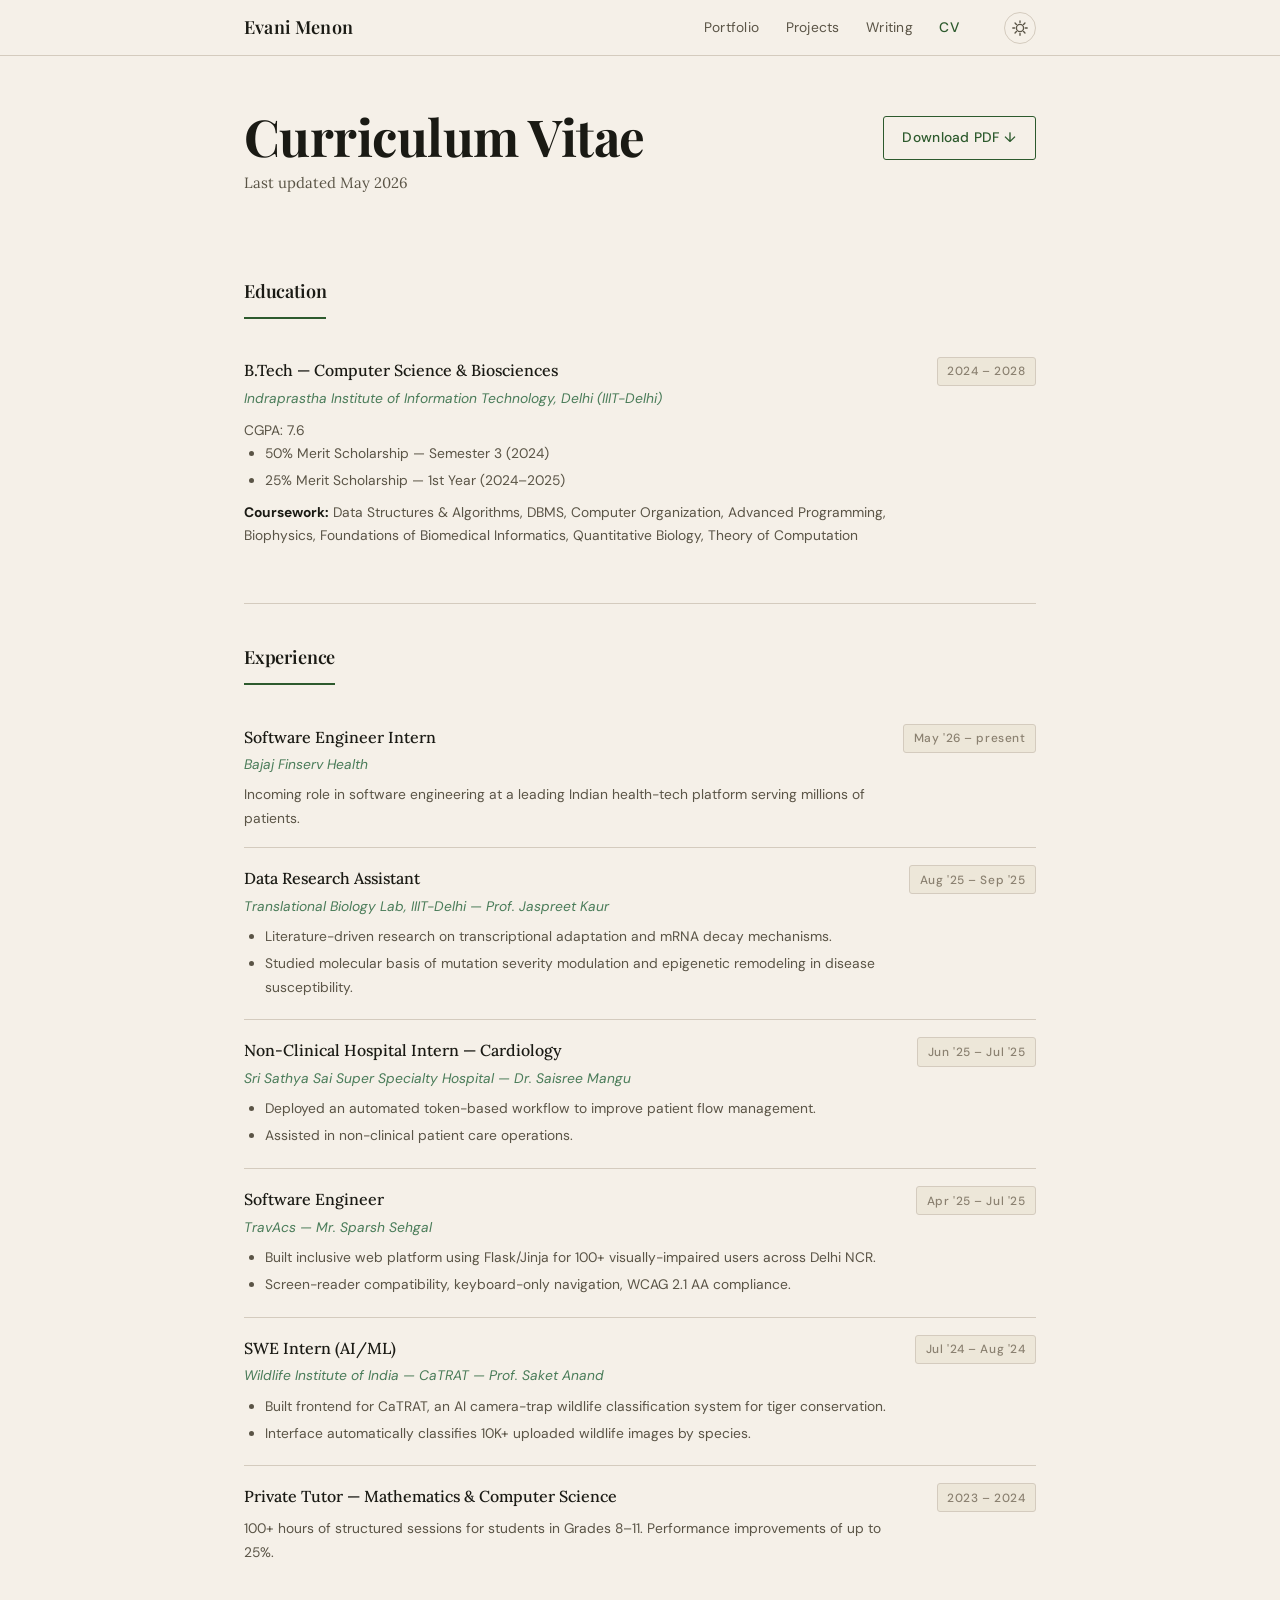
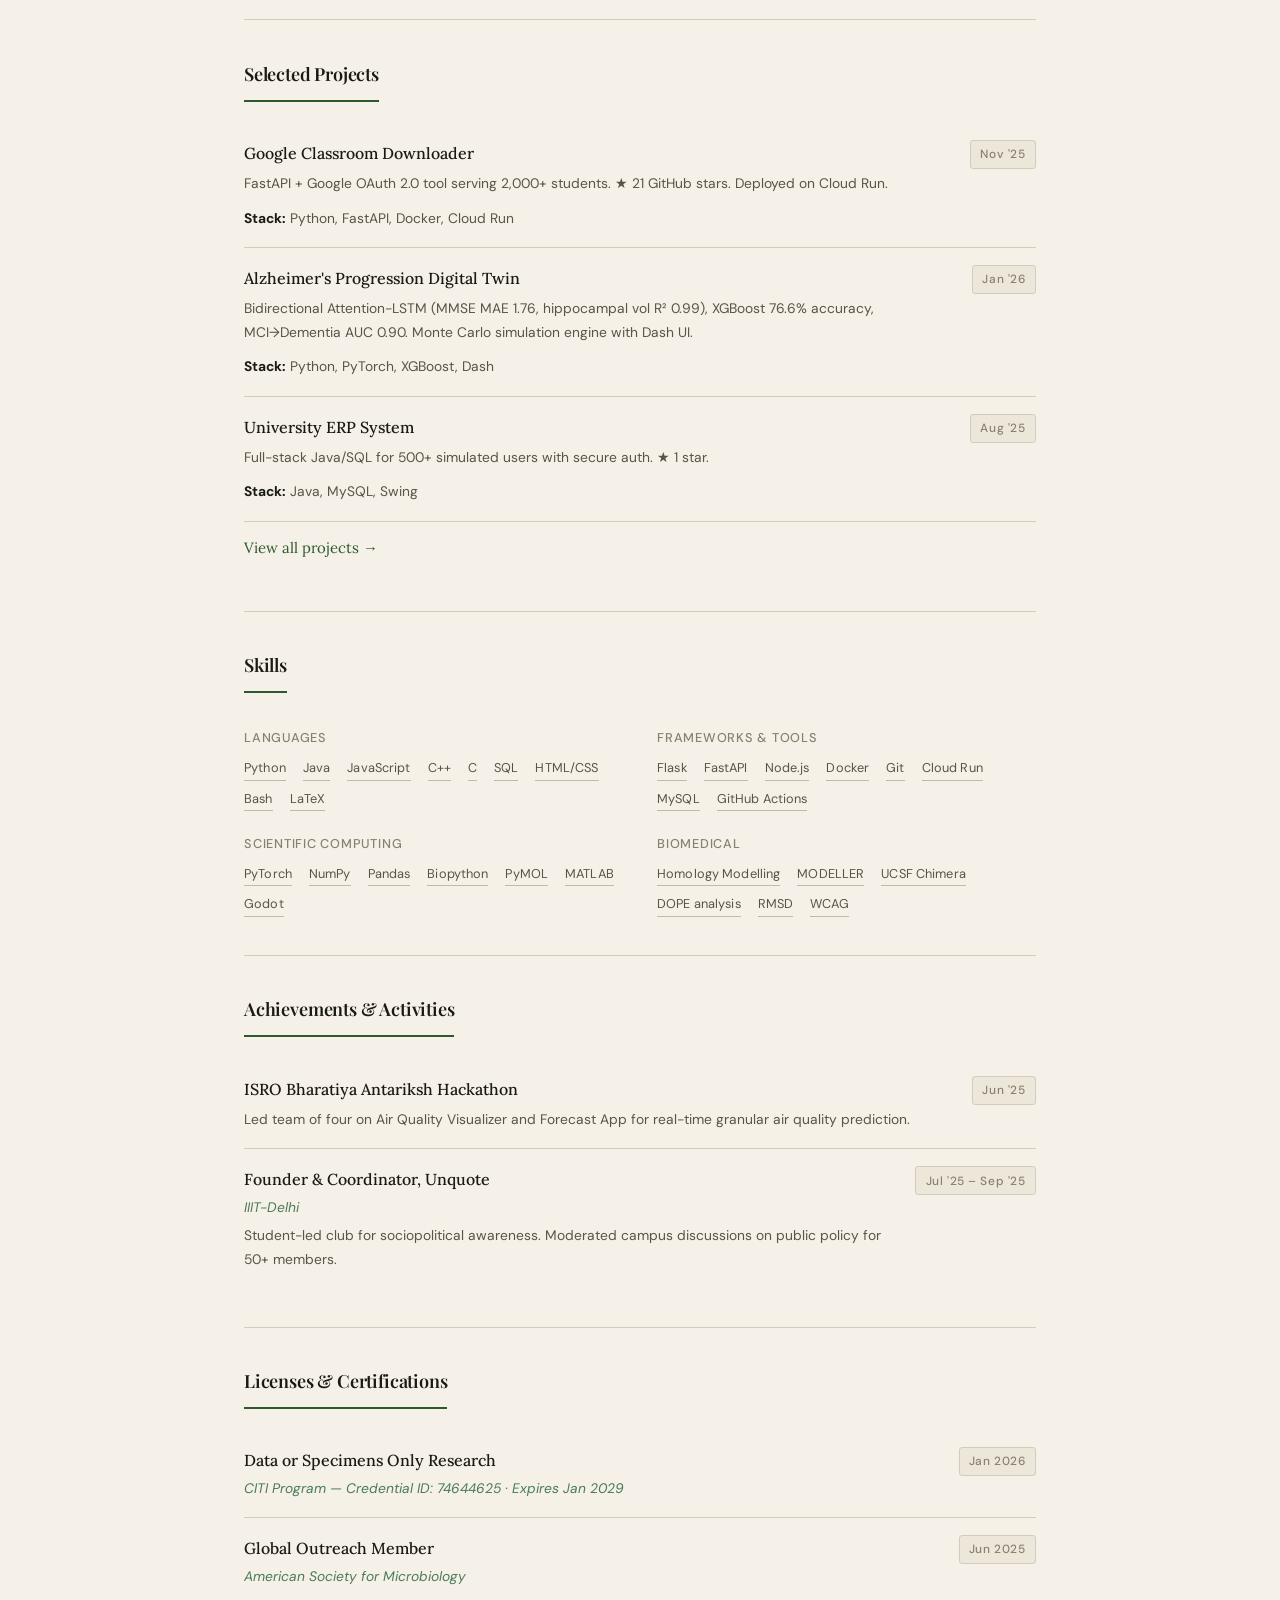
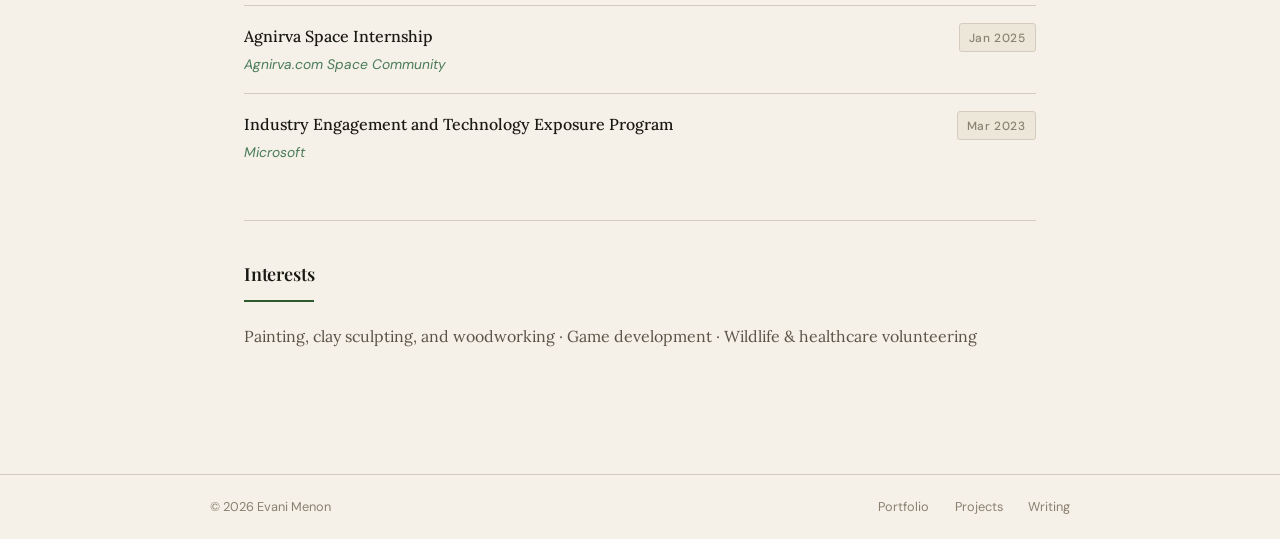
==== commit fc75cf32: "Update Portfolio" ====
--- a/cv.html
+++ b/cv.html
@@ -37,7 +37,7 @@
           <h1 class="page-title" style="margin-bottom:0.25rem;">Curriculum Vitae</h1>
           <p style="font-size:0.875rem; color:var(--muted);">Last updated May 2026</p>
         </div>
-        <a href="https://drive.google.com/file/d/1alQIddb_YgJ4aADcJRrHe_vk-GqEaIIb/view?usp=sharing"
+        <a href="https://drive.google.com/file/d/19ihSPDPM7gR2fN4Z0Z1vD0LCmYJJIPKB/view?usp=sharing"
            class="btn btn-outline" target="_blank" rel="noopener noreferrer"
            style="margin-top:0.5rem;">
           Download PDF ↓
--- a/styles.css
+++ b/styles.css
@@ -1,703 +1,821 @@
-/* ─── Tokens ─────────────────────────────────────────────────── */
-@import url('https://fonts.googleapis.com/css2?family=DM+Serif+Display:ital@0;1&family=DM+Sans:wght@300;400;500;600&display=swap');
-
+/* ─────────────────────────────────────────────
+   Evani Menon · Personal Site
+   Aesthetic: Academic researcher — cream ivory,
+   forest green accents, Playfair + Lora serif,
+   editorial density, no AI-pill bloat
+   ───────────────────────────────────────────── */
+
+@import url('https://fonts.googleapis.com/css2?family=Playfair+Display:ital,wght@0,400;0,600;0,700;1,400;1,600&family=Lora:ital,wght@0,400;0,500;1,400&family=DM+Sans:wght@300;400;500&display=swap');
+
+/* ── Tokens ──────────────────────────────────── */
 :root {
-  --bg:        #f7f7f4;
-  --surface:   #ffffff;
-  --border:    #ddddd8;
-  --text:      #1a1a18;
-  --muted:     #6b6b65;
-  --accent:    #2e6b45;
-  --accent-2:  #4a9e6a;
-  --accent-bg: #eaf4ee;
-
-  --font-serif: 'DM Serif Display', Georgia, serif;
-  --font-sans:  'DM Sans', system-ui, sans-serif;
-
-  --max: 760px;
-  --nav-h: 60px;
+  --bg:        #f5f0e8;
+  --bg2:       #ede7d9;
+  --text:      #1a1a14;
+  --muted:     #5a5446;
+  --faint:     #8a8070;
+  --accent:    #2d5a2d;
+  --accent2:   #4a7c59;
+  --border:    #d4cbbe;
+  --border2:   #c2b9a8;
+  --link:      #2d5a2d;
+
+  --font-head: 'Playfair Display', Georgia, serif;
+  --font-body: 'Lora', Georgia, serif;
+  --font-ui:   'DM Sans', sans-serif;
+
+  --max-w:     860px;
+  --nav-h:     56px;
+  --radius:    3px;
 }
 
 [data-theme="dark"] {
-  --bg:        #111110;
-  --surface:   #1c1c1a;
-  --border:    #2e2e2a;
-  --text:      #e8e8e2;
-  --muted:     #7a7a72;
-  --accent:    #4a9e6a;
-  --accent-2:  #6abf88;
-  --accent-bg: #162519;
-}
-
-/* ─── Reset ──────────────────────────────────────────────────── */
-*, *::before, *::after { margin: 0; padding: 0; box-sizing: border-box; }
-html { font-size: 16px; scroll-behavior: smooth; }
+  --bg:        #141410;
+  --bg2:       #1c1c17;
+  --text:      #ede7d9;
+  --muted:     #a89f8e;
+  --faint:     #6e6556;
+  --accent:    #7ab87a;
+  --accent2:   #5a9e6a;
+  --border:    #2e2d26;
+  --border2:   #3a3830;
+  --link:      #7ab87a;
+}
+
+/* ── Reset ───────────────────────────────────── */
+*, *::before, *::after { box-sizing: border-box; margin: 0; padding: 0; }
+
+html {
+  font-size: 17px;
+  scroll-behavior: smooth;
+  -webkit-text-size-adjust: 100%;
+}
+
 body {
-  font-family: var(--font-sans);
+  font-family: var(--font-body);
   background: var(--bg);
   color: var(--text);
-  line-height: 1.6;
-}
-a { color: inherit; text-decoration: none; }
-ul { list-style: none; }
-button { font-family: inherit; cursor: pointer; }
-img { max-width: 100%; display: block; }
-
-/* ─── Nav ────────────────────────────────────────────────────── */
+  line-height: 1.7;
+  min-height: 100vh;
+  display: flex;
+  flex-direction: column;
+  transition: background 0.25s, color 0.25s;
+}
+
+main { flex: 1; }
+
+a {
+  color: var(--link);
+  text-decoration: none;
+  transition: opacity 0.15s;
+}
+a:hover { opacity: 0.72; }
+
+ul { list-style: disc; padding-left: 1.25rem; }
+li { margin-bottom: 0.2rem; }
+
+p + p { margin-top: 0.65rem; }
+
+/* ── Nav ─────────────────────────────────────── */
 .nav {
-  position: fixed;
-  top: 0; left: 0; right: 0;
-  height: var(--nav-h);
+  position: sticky;
+  top: 0;
+  z-index: 100;
   background: var(--bg);
   border-bottom: 1px solid var(--border);
-  z-index: 100;
+  height: var(--nav-h);
 }
 
 .nav-container {
-  max-width: var(--max);
+  max-width: var(--max-w);
   margin: 0 auto;
   padding: 0 2rem;
   height: 100%;
   display: flex;
   align-items: center;
-  justify-content: space-between;
+  gap: 2rem;
 }
 
 .nav-logo {
-  font-family: var(--font-serif);
-  font-size: 1.1rem;
-  color: var(--text);
+  font-family: var(--font-head);
+  font-weight: 600;
+  font-size: 1.0625rem;
+  color: var(--text);
+  letter-spacing: 0.01em;
+  margin-right: auto;
 }
 
 .nav-links {
   display: flex;
-  gap: 2rem;
-  align-items: center;
+  gap: 0.25rem;
+  font-family: var(--font-ui);
 }
 
 .nav-link {
-  font-size: 0.875rem;
-  font-weight: 500;
-  color: var(--muted);
-  letter-spacing: 0.01em;
-}
-.nav-link:hover,
-.nav-link.active { color: var(--accent); }
-
-/* Theme toggle */
+  font-size: 0.8125rem;
+  font-weight: 400;
+  color: var(--muted);
+  padding: 0.35rem 0.65rem;
+  border-radius: var(--radius);
+  letter-spacing: 0.02em;
+  transition: color 0.15s, background 0.15s;
+}
+.nav-link:hover { color: var(--text); opacity: 1; }
+.nav-link.active { color: var(--accent); font-weight: 500; }
+
+/* ── Theme toggle ────────────────────────────── */
 .theme-toggle {
   background: none;
-  border: none;
-  color: var(--muted);
+  border: 1px solid var(--border);
+  color: var(--muted);
+  cursor: pointer;
+  width: 32px;
+  height: 32px;
+  border-radius: 50%;
   display: flex;
   align-items: center;
-  padding: 0.25rem;
-}
-.theme-toggle:hover { color: var(--accent); }
-
-[data-theme="dark"] .sun-icon { display: none; }
+  justify-content: center;
+  transition: border-color 0.2s, color 0.2s;
+  flex-shrink: 0;
+}
+.theme-toggle:hover { border-color: var(--accent); color: var(--accent); }
+
+[data-theme="dark"] .sun-icon  { display: none; }
+[data-theme="light"] .moon-icon { display: none; }
 .moon-icon { display: none; }
 [data-theme="dark"] .moon-icon { display: block; }
 
-/* ─── Page shell ─────────────────────────────────────────────── */
-main {
-  padding-top: var(--nav-h);
-}
-
+/* ── Page shell ──────────────────────────────── */
 .page-wrap {
-  max-width: var(--max);
+  max-width: var(--max-w);
   margin: 0 auto;
-  padding: 4rem 2rem 6rem;
-}
-
-/* ─── Typography helpers ─────────────────────────────────────── */
-.serif { font-family: var(--font-serif); }
-
-h1.page-title {
-  font-family: var(--font-serif);
+  padding: 3rem 2rem 5rem;
+}
+
+/* ── Typography ──────────────────────────────── */
+.page-title {
+  font-family: var(--font-head);
   font-size: clamp(2rem, 5vw, 3rem);
-  font-weight: 400;
+  font-weight: 700;
   line-height: 1.15;
-  color: var(--text);
-  margin-bottom: 0.5rem;
-}
-
-p.page-sub {
+  letter-spacing: -0.01em;
+  color: var(--text);
+}
+
+.page-sub {
+  font-family: var(--font-body);
   font-size: 0.9375rem;
   color: var(--muted);
-  margin-bottom: 3rem;
-  line-height: 1.7;
-}
-
-/* ─── Divider ────────────────────────────────────────────────── */
-.divider {
-  border: none;
-  border-top: 1px solid var(--border);
-  margin: 3rem 0;
-}
-
-/* ─── Section heading ────────────────────────────────────────── */
+  margin-top: 0.5rem;
+  font-style: italic;
+}
+
 .section-label {
+  font-family: var(--font-ui);
   font-size: 0.6875rem;
-  font-weight: 600;
+  font-weight: 500;
   letter-spacing: 0.12em;
   text-transform: uppercase;
-  color: var(--muted);
-  margin-bottom: 1.5rem;
-}
-
-/* ─── Timeline (home page) ───────────────────────────────────── */
+  color: var(--faint);
+  margin-bottom: 1.75rem;
+}
+
+/* ── Tag (underline only, no pill) ───────────── */
+.tag {
+  font-family: var(--font-ui);
+  font-size: 0.75rem;
+  color: var(--muted);
+  border-bottom: 1px solid var(--border2);
+  padding-bottom: 1px;
+  letter-spacing: 0.01em;
+}
+
+/* ── Buttons ─────────────────────────────────── */
+.btn {
+  font-family: var(--font-ui);
+  font-size: 0.8125rem;
+  font-weight: 500;
+  border-radius: var(--radius);
+  padding: 0.55rem 1.1rem;
+  cursor: pointer;
+  transition: all 0.2s;
+  display: inline-block;
+  letter-spacing: 0.02em;
+}
+.btn-primary {
+  background: var(--accent);
+  color: #f5f0e8;
+  border: 1px solid var(--accent);
+}
+.btn-primary:hover { background: var(--accent2); border-color: var(--accent2); opacity: 1; }
+
+.btn-outline {
+  background: transparent;
+  color: var(--accent);
+  border: 1px solid var(--accent);
+}
+.btn-outline:hover { background: var(--accent); color: #f5f0e8; opacity: 1; }
+
+/* ── Social row ──────────────────────────────── */
+.social-row {
+  display: flex;
+  flex-wrap: wrap;
+  gap: 0.25rem 1.25rem;
+  font-family: var(--font-ui);
+  font-size: 0.8125rem;
+}
+.social-row a {
+  display: flex;
+  align-items: center;
+  gap: 0.35rem;
+  color: var(--muted);
+  border-bottom: 1px solid var(--border2);
+  padding-bottom: 1px;
+}
+.social-row a:hover { color: var(--accent); border-color: var(--accent); opacity: 1; }
+
+/* ── Hero ────────────────────────────────────── */
+.hero-section {
+  padding-bottom: 3rem;
+  border-bottom: 1px solid var(--border);
+}
+
+.hero-grid {
+  display: flex;
+  justify-content: space-between;
+  align-items: center;
+  gap: 3.5rem;
+}
+
+.hero-text {
+  flex: 1.3;
+}
+
+.hero-bio {
+  font-family: var(--font-ui);
+  font-size: 0.9375rem;
+  color: var(--muted);
+  line-height: 1.8;
+  max-width: 520px;
+  margin: 0.75rem 0 1.5rem;
+}
+
+.hero-photo {
+  width: 200px;
+  height: 200px;
+  border-radius: 50%;
+  object-fit: cover;
+  border: 1px solid var(--border);
+  flex-shrink: 0;
+  filter: grayscale(15%);
+  box-shadow: 0 4px 20px rgba(0, 0, 0, 0.04);
+}
+
+/* ── Journey section ─────────────────────────── */
+.journey-section {
+  padding-top: 3rem;
+}
+
+/* ── Timeline ────────────────────────────────── */
 .timeline {
+  display: flex;
+  flex-direction: column;
+}
+
+/* Each group: two-column grid — month | items-block */
+.tl-group {
+  display: grid;
+  grid-template-columns: 88px 1fr;
+  gap: 0 1.5rem;
+}
+
+/* Items column carries the vertical line */
+.tl-items {
+  border-left: 1px solid var(--border);
+  padding-left: 1.5rem;
+}
+
+.tl-month {
+  font-family: var(--font-ui);
+  font-size: 0.6375rem;
+  font-weight: 500;
+  letter-spacing: 0.07em;
+  text-transform: uppercase;
+  color: var(--faint);
+  text-align: right;
+  padding-top: 0.6rem;
   position: relative;
-  padding-left: 2.5rem;
-}
-
-/* The vertical green line */
-.timeline::before {
+}
+
+/* Dot on the vertical line */
+.tl-month::after {
   content: '';
   position: absolute;
-  left: 0;
-  top: 0;
-  bottom: 0;
-  width: 1.5px;
-  background: var(--accent);
-  opacity: 0.35;
-}
-
-.tl-group {
-  margin-bottom: 3rem;
-}
-
-.tl-month {
-  font-size: 0.7rem;
-  font-weight: 600;
+  right: -1.5rem;
+  top: 0.88rem;
+  width: 5px;
+  height: 5px;
+  border-radius: 50%;
+  background: var(--accent2);
+  opacity: 0.55;
+  translate: 50% 0;
+}
+
+/* Each row inside .tl-items */
+.tl-item {
+  display: flex;
+  flex-wrap: wrap;
+  align-items: baseline;
+  gap: 0 0.45rem;
+  padding: 0.5rem 0;
+  border-bottom: 1px solid var(--border);
+  line-height: 1.55;
+}
+
+.tl-item:last-child { border-bottom: none; }
+
+.tl-kind {
+  font-family: var(--font-ui);
+  font-size: 0.595rem;
+  font-weight: 500;
   letter-spacing: 0.1em;
   text-transform: uppercase;
   color: var(--accent);
-  margin-bottom: 1rem;
-  position: relative;
-}
-
-/* Dot on the line for each month */
-.tl-month::before {
-  content: '';
-  position: absolute;
-  left: -2.75rem;
-  top: 50%;
-  transform: translateY(-50%);
-  width: 7px;
-  height: 7px;
-  border-radius: 50%;
-  background: var(--accent);
-}
-
-.tl-item {
-  margin-bottom: 1.5rem;
-  padding-bottom: 1.5rem;
-  border-bottom: 1px solid var(--border);
-}
-.tl-item:last-child {
-  border-bottom: none;
-  margin-bottom: 0;
-  padding-bottom: 0;
-}
-
-.tl-kind {
-  display: inline-block;
-  font-size: 0.6875rem;
-  font-weight: 600;
-  letter-spacing: 0.08em;
-  text-transform: uppercase;
-  color: var(--accent);
-  background: var(--accent-bg);
-  padding: 0.2rem 0.55rem;
-  border-radius: 3px;
-  margin-bottom: 0.4rem;
+  white-space: nowrap;
+  flex-shrink: 0;
+}
+
+.tl-sep {
+  color: var(--border2);
+  font-size: 0.8rem;
+  flex-shrink: 0;
 }
 
 .tl-title {
-  font-family: var(--font-serif);
-  font-size: 1.0625rem;
+  font-family: var(--font-body);
+  font-weight: 500;
+  color: var(--text);
+  font-size: 0.8125rem;
+  flex-shrink: 0;
+}
+
+.tl-desc {
+  color: var(--muted);
+  font-family: var(--font-ui);
+  font-size: 0.8rem;
+  font-style: italic;
+}
+
+/* ── Contact section ─────────────────────────── */
+.contact-section {
+  padding-top: 3.5rem;
+  margin-top: 0.5rem;
+  border-top: 1px solid var(--border);
+}
+
+/* ── Projects ────────────────────────────────── */
+.filter-row {
+  display: flex;
+  flex-wrap: wrap;
+  gap: 0.25rem;
+  margin: 1.5rem 0 2rem;
+  font-family: var(--font-ui);
+}
+
+.filter-btn {
+  background: none;
+  border: none;
+  cursor: pointer;
+  font-family: var(--font-ui);
+  font-size: 0.8rem;
   font-weight: 400;
-  color: var(--text);
-  margin-bottom: 0.2rem;
-}
-
-.tl-org {
-  font-size: 0.8125rem;
-  color: var(--muted);
-}
-
-.tl-desc {
-  font-size: 0.875rem;
-  color: var(--muted);
-  margin-top: 0.4rem;
-  line-height: 1.65;
-}
-
-/* ─── Button ─────────────────────────────────────────────────── */
-.btn {
-  display: inline-flex;
-  align-items: center;
-  gap: 0.5rem;
-  padding: 0.625rem 1.25rem;
-  font-size: 0.875rem;
-  font-weight: 500;
-  border-radius: 5px;
-  border: 1px solid transparent;
-  text-decoration: none;
-}
-
-.btn-primary {
-  background: var(--accent);
-  color: #fff;
-  border-color: var(--accent);
-}
-.btn-primary:hover { background: #25593a; }
-
-.btn-outline {
-  background: transparent;
-  color: var(--text);
-  border-color: var(--border);
-}
-.btn-outline:hover { border-color: var(--accent); color: var(--accent); }
-
-/* ─── Tag pill ───────────────────────────────────────────────── */
-.tag {
-  display: inline-block;
-  font-size: 0.75rem;
-  font-weight: 500;
-  padding: 0.2rem 0.6rem;
-  background: var(--accent-bg);
-  color: var(--accent);
-  border-radius: 3px;
-}
-
-/* ─── Social icon row ────────────────────────────────────────── */
-.social-row {
-  display: flex;
-  gap: 1.25rem;
-  align-items: center;
-  flex-wrap: wrap;
-}
-
-.social-row a {
-  font-size: 0.875rem;
-  color: var(--muted);
-  display: flex;
-  align-items: center;
-  gap: 0.35rem;
-}
-.social-row a:hover { color: var(--accent); }
-
-/* ─── Projects list ──────────────────────────────────────────── */
-.proj-list { display: flex; flex-direction: column; gap: 0; }
+  color: var(--muted);
+  padding: 0.3rem 0.6rem;
+  border-bottom: 2px solid transparent;
+  transition: color 0.15s, border-color 0.15s;
+  letter-spacing: 0.02em;
+}
+.filter-btn:hover { color: var(--text); }
+.filter-btn.active { color: var(--accent); border-bottom-color: var(--accent); font-weight: 500; }
+
+.proj-list {
+  display: flex;
+  flex-direction: column;
+}
 
 .proj-item {
-  padding: 1.5rem 0;
-  border-bottom: 1px solid var(--border);
   display: grid;
   grid-template-columns: 1fr auto;
   gap: 1rem;
   align-items: start;
+  padding: 1.25rem 0;
+  border-bottom: 1px solid var(--border);
+  transition: background 0.15s;
 }
 .proj-item:first-child { border-top: 1px solid var(--border); }
 
 .proj-name {
-  font-family: var(--font-serif);
+  font-family: var(--font-head);
   font-size: 1rem;
-  font-weight: 400;
+  font-weight: 600;
   color: var(--text);
   margin-bottom: 0.3rem;
 }
 
 .proj-desc {
+  font-family: var(--font-ui);
+  font-size: 0.8125rem;
+  color: var(--muted);
+  line-height: 1.6;
+  margin-bottom: 0.6rem;
+}
+
+.proj-tags {
+  display: flex;
+  flex-wrap: wrap;
+  gap: 0.5rem 1rem;
+}
+
+.proj-link {
+  font-family: var(--font-ui);
+  font-size: 0.75rem;
+  color: var(--muted);
+  white-space: nowrap;
+  border-bottom: 1px solid var(--border2);
+  padding-bottom: 1px;
+  align-self: start;
+  margin-top: 0.25rem;
+}
+.proj-link:hover { color: var(--accent); border-color: var(--accent); opacity: 1; }
+
+/* ── Writing ─────────────────────────────────── */
+.search-wrap {
+  display: flex;
+  align-items: center;
+  gap: 0.6rem;
+  border: 1px solid var(--border);
+  border-radius: var(--radius);
+  padding: 0.55rem 0.85rem;
+  margin: 1.5rem 0 1rem;
+  background: var(--bg2);
+  color: var(--muted);
+  font-family: var(--font-ui);
+}
+.search-wrap input {
+  border: none;
+  background: none;
+  outline: none;
+  font-family: var(--font-ui);
   font-size: 0.875rem;
-  color: var(--muted);
-  line-height: 1.65;
-  margin-bottom: 0.6rem;
-}
-
-.proj-tags { display: flex; flex-wrap: wrap; gap: 0.35rem; }
-
-.proj-link {
-  font-size: 0.8125rem;
-  color: var(--accent);
+  color: var(--text);
+  width: 100%;
+}
+.search-wrap input::placeholder { color: var(--faint); }
+
+.tag-row {
+  display: flex;
+  flex-wrap: wrap;
+  gap: 0.25rem;
+  margin-bottom: 1.75rem;
+}
+
+.tag-btn {
+  background: none;
+  border: none;
+  cursor: pointer;
+  font-family: var(--font-ui);
+  font-size: 0.8rem;
+  color: var(--muted);
+  padding: 0.3rem 0.6rem;
+  border-bottom: 2px solid transparent;
+  transition: color 0.15s, border-color 0.15s;
+}
+.tag-btn:hover { color: var(--text); }
+.tag-btn.active { color: var(--accent); border-bottom-color: var(--accent); font-weight: 500; }
+
+.writing-list {
+  display: flex;
+  flex-direction: column;
+}
+
+.writing-item {
+  display: flex;
+  justify-content: space-between;
+  align-items: baseline;
+  gap: 1.5rem;
+  padding: 1.1rem 0;
+  border-bottom: 1px solid var(--border);
+}
+.writing-item:first-child { border-top: 1px solid var(--border); }
+
+.writing-title {
+  font-family: var(--font-head);
+  font-size: 1rem;
+  font-weight: 500;
+  margin-bottom: 0.2rem;
+}
+.writing-title a { color: var(--text); }
+.writing-title a:hover { color: var(--accent); }
+
+.writing-excerpt {
+  font-family: var(--font-ui);
+  font-size: 0.8125rem;
+  color: var(--muted);
+  line-height: 1.55;
+  margin-bottom: 0.35rem;
+}
+
+.writing-meta {
+  display: flex;
+  gap: 0.75rem;
+  font-family: var(--font-ui);
+}
+
+.writing-date {
+  font-family: var(--font-ui);
+  font-size: 0.75rem;
+  color: var(--faint);
   white-space: nowrap;
-  align-self: start;
-  margin-top: 0.1rem;
-}
-.proj-link:hover { text-decoration: underline; }
-
-/* Filter buttons */
-.filter-row {
-  display: flex;
-  flex-wrap: wrap;
-  gap: 0.5rem;
-  margin-bottom: 2.5rem;
-}
-
-.filter-btn {
-  padding: 0.35rem 0.9rem;
-  font-size: 0.8125rem;
-  font-weight: 500;
-  border: 1px solid var(--border);
-  border-radius: 20px;
-  background: transparent;
-  color: var(--muted);
-}
-.filter-btn:hover { border-color: var(--accent); color: var(--accent); }
-.filter-btn.active {
-  background: var(--accent);
-  border-color: var(--accent);
-  color: #fff;
-}
-
-/* ─── Writing list ───────────────────────────────────────────── */
-.writing-list { display: flex; flex-direction: column; }
-
-.writing-item {
-  padding: 1.5rem 0;
+  flex-shrink: 0;
+}
+
+/* ── CV ──────────────────────────────────────── */
+.cv-block {
+  padding: 2.25rem 0;
   border-bottom: 1px solid var(--border);
+}
+.cv-block:first-of-type { padding-top: 0; }
+.cv-block:last-of-type { border-bottom: none; }
+
+.cv-section-title {
+  font-family: var(--font-head);
+  font-size: 1.0625rem;
+  font-weight: 600;
+  letter-spacing: -0.01em;
+  color: var(--text);
+  margin-bottom: 1.25rem;
+  padding-bottom: 0.6rem;
+  border-bottom: 2px solid var(--accent);
+  display: inline-block;
+}
+
+.cv-row {
   display: grid;
   grid-template-columns: 1fr auto;
-  gap: 1rem;
-  align-items: start;
-}
-.writing-item:first-child { border-top: 1px solid var(--border); }
-
-.writing-title {
-  font-family: var(--font-serif);
-  font-size: 1rem;
-  font-weight: 400;
-  color: var(--text);
-  margin-bottom: 0.3rem;
-}
-
-.writing-title a:hover { color: var(--accent); }
-
-.writing-excerpt {
-  font-size: 0.875rem;
-  color: var(--muted);
-  line-height: 1.65;
-  margin-bottom: 0.5rem;
-}
-
-.writing-meta {
-  font-size: 0.75rem;
-  color: var(--muted);
-}
-
-.writing-date {
-  font-size: 0.75rem;
-  color: var(--muted);
+  gap: 0.4rem 1.5rem;
+  align-items: baseline;
+  padding: 1rem 0;
+  border-bottom: 1px solid var(--border);
+}
+.cv-row:last-child { border-bottom: none; }
+
+.cv-row-title {
+  font-family: var(--font-body);
+  font-weight: 500;
+  font-size: 0.9375rem;
+  color: var(--text);
+}
+
+.cv-row-org {
+  font-family: var(--font-ui);
+  font-size: 0.8125rem;
+  color: var(--accent2);
+  margin-top: 0.15rem;
+  font-style: italic;
+}
+
+.cv-row-body {
+  font-family: var(--font-ui);
+  font-size: 0.8125rem;
+  color: var(--muted);
+  line-height: 1.7;
+  margin-top: 0.1rem;
+}
+
+.cv-row-date {
+  font-family: var(--font-ui);
+  font-size: 0.7rem;
+  font-weight: 500;
+  letter-spacing: 0.05em;
+  color: var(--faint);
   white-space: nowrap;
+  text-align: right;
   align-self: start;
-  margin-top: 0.2rem;
-}
-
-/* Tag filter row */
-.tag-row {
-  display: flex;
-  flex-wrap: wrap;
-  gap: 0.5rem;
-  margin-bottom: 2.5rem;
-}
-
-.tag-btn {
-  padding: 0.3rem 0.8rem;
-  font-size: 0.8125rem;
-  font-weight: 500;
+  padding-top: 0.25rem;
+  background: var(--bg2);
+  padding: 0.2rem 0.55rem;
+  border-radius: var(--radius);
   border: 1px solid var(--border);
-  border-radius: 20px;
-  background: transparent;
-  color: var(--muted);
-}
-.tag-btn:hover { border-color: var(--accent); color: var(--accent); }
-.tag-btn.active {
-  background: var(--accent);
-  border-color: var(--accent);
-  color: #fff;
-}
-
-/* Search */
-.search-wrap {
-  position: relative;
-  margin-bottom: 1.5rem;
-}
-.search-wrap svg {
-  position: absolute;
-  left: 0.75rem;
-  top: 50%;
-  transform: translateY(-50%);
-  color: var(--muted);
-  pointer-events: none;
-}
-.search-wrap input {
-  width: 100%;
-  padding: 0.6rem 0.75rem 0.6rem 2.25rem;
-  font-family: var(--font-sans);
-  font-size: 0.875rem;
-  background: var(--surface);
-  border: 1px solid var(--border);
-  border-radius: 5px;
-  color: var(--text);
-}
-.search-wrap input:focus { outline: none; border-color: var(--accent); }
-.search-wrap input::placeholder { color: var(--muted); }
-
-/* ─── CV page ────────────────────────────────────────────────── */
-.cv-block { margin-bottom: 3rem; }
-
-.cv-section-title {
-  font-size: 0.6875rem;
-  font-weight: 600;
-  letter-spacing: 0.12em;
-  text-transform: uppercase;
-  color: var(--muted);
-  margin-bottom: 1rem;
-  padding-bottom: 0.5rem;
-  border-bottom: 1px solid var(--border);
-}
-
-.cv-row {
-  padding: 1.25rem 0;
-  border-bottom: 1px solid var(--border);
-  display: grid;
-  grid-template-columns: 1fr auto;
-  gap: 1rem;
-  align-items: start;
-}
-.cv-row:last-child { border-bottom: none; }
-
-.cv-row-title {
-  font-family: var(--font-serif);
-  font-size: 1rem;
-  font-weight: 400;
-  color: var(--text);
-  margin-bottom: 0.2rem;
-}
-
-.cv-row-org {
-  font-size: 0.875rem;
-  color: var(--muted);
-  margin-bottom: 0.4rem;
-}
-
-.cv-row-date {
-  font-size: 0.75rem;
-  color: var(--muted);
-  white-space: nowrap;
-}
-
-.cv-row-body {
-  font-size: 0.875rem;
-  color: var(--muted);
-  line-height: 1.7;
-}
-
-.cv-row-body ul {
-  list-style: disc;
-  padding-left: 1.1rem;
-}
-.cv-row-body li { margin-bottom: 0.25rem; }
+}
 
 .cv-skills-grid {
   display: grid;
-  grid-template-columns: repeat(auto-fill, minmax(200px, 1fr));
-  gap: 1.5rem;
+  grid-template-columns: 1fr 1fr;
+  gap: 1.25rem 2rem;
 }
 
 .cv-skill-group h4 {
-  font-size: 0.8rem;
-  font-weight: 600;
-  color: var(--text);
-  margin-bottom: 0.6rem;
+  font-family: var(--font-ui);
+  font-size: 0.75rem;
+  font-weight: 500;
+  letter-spacing: 0.06em;
+  text-transform: uppercase;
+  color: var(--faint);
+  margin-bottom: 0.5rem;
 }
 
 .cv-skill-tags {
   display: flex;
   flex-wrap: wrap;
-  gap: 0.35rem;
-}
-
-/* ─── Contact section ────────────────────────────────────────── */
+  gap: 0.4rem 1rem;
+}
+
+/* ── Contact ─────────────────────────────────── */
 .contact-grid {
   display: grid;
-  grid-template-columns: 1fr 1fr;
-  gap: 4rem;
+  grid-template-columns: 1fr 1.35fr;
+  gap: 3rem;
+  align-items: start;
+  margin-top: 1.5rem;
 }
 
 .contact-info h2 {
-  font-family: var(--font-serif);
-  font-size: 1.5rem;
-  font-weight: 400;
+  font-family: var(--font-head);
+  font-size: 1.375rem;
+  font-weight: 600;
   margin-bottom: 0.75rem;
 }
 
 .contact-info p {
-  font-size: 0.9375rem;
-  color: var(--muted);
-  line-height: 1.75;
-  margin-bottom: 0.75rem;
+  font-family: var(--font-ui);
+  font-size: 0.875rem;
+  color: var(--muted);
+  line-height: 1.7;
 }
 
 .contact-form {
   display: flex;
   flex-direction: column;
-  gap: 1rem;
+  gap: 0.65rem;
 }
 
 .contact-form input,
 .contact-form textarea {
+  font-family: var(--font-ui);
+  font-size: 0.875rem;
+  background: var(--bg2);
+  border: 1px solid var(--border);
+  border-radius: var(--radius);
+  color: var(--text);
+  padding: 0.6rem 0.85rem;
+  outline: none;
+  transition: border-color 0.2s;
   width: 100%;
-  padding: 0.65rem 0.875rem;
-  font-family: var(--font-sans);
-  font-size: 0.875rem;
-  background: var(--surface);
-  border: 1px solid var(--border);
-  border-radius: 5px;
-  color: var(--text);
 }
 .contact-form input:focus,
-.contact-form textarea:focus {
-  outline: none;
-  border-color: var(--accent);
-}
+.contact-form textarea:focus { border-color: var(--accent); }
 .contact-form input::placeholder,
-.contact-form textarea::placeholder { color: var(--muted); }
-.contact-form textarea { resize: vertical; min-height: 120px; }
-
-.form-row-2 { display: grid; grid-template-columns: 1fr 1fr; gap: 1rem; }
+.contact-form textarea::placeholder { color: var(--faint); }
+.contact-form textarea { resize: vertical; min-height: 110px; }
+
+.form-row-2 { display: grid; grid-template-columns: 1fr 1fr; gap: 0.65rem; }
 
 .form-message {
-  font-size: 0.8125rem;
-  padding: 0.5rem 0.75rem;
-  border-radius: 4px;
-}
-.form-message.success { background: var(--accent-bg); color: var(--accent); }
-.form-message.error   { background: #fee; color: #c00; }
-
-/* ─── Footer ─────────────────────────────────────────────────── */
+  font-family: var(--font-ui);
+  font-size: 0.8125rem;
+  min-height: 1.2rem;
+  margin-top: 0.25rem;
+}
+.form-message.success { color: var(--accent); }
+.form-message.error   { color: #b94040; }
+
+/* ── Footer ──────────────────────────────────── */
 .footer {
   border-top: 1px solid var(--border);
-  padding: 2rem;
+  padding: 1.25rem 2rem;
+  font-family: var(--font-ui);
+  font-size: 0.75rem;
+  color: var(--faint);
 }
 .footer-inner {
-  max-width: var(--max);
+  max-width: var(--max-w);
   margin: 0 auto;
   display: flex;
   justify-content: space-between;
   align-items: center;
-  font-size: 0.8125rem;
-  color: var(--muted);
-}
-.footer-inner a { color: var(--muted); }
-.footer-inner a:hover { color: var(--accent); }
-
-/* ─── Article pages (individual essays) ─────────────────────── */
+}
+.footer a { color: var(--faint); }
+.footer a:hover { color: var(--muted); opacity: 1; }
+
+/* ── Article pages ───────────────────────────── */
 .article-page { min-height: 100vh; }
 
 .article-hero {
-  padding: 7rem 2rem 3rem;
+  padding: 4rem 2rem 2.5rem;
   background: var(--bg);
+  border-bottom: 1px solid var(--border);
 }
 
 .article-hero-inner {
-  max-width: 760px;
+  max-width: var(--max-w);
   margin: 0 auto;
 }
 
 .article-back {
   display: inline-flex;
   align-items: center;
-  gap: 0.5rem;
+  gap: 0.4rem;
+  font-family: var(--font-ui);
+  font-size: 0.8125rem;
   color: var(--accent);
-  text-decoration: none;
+  margin-bottom: 2rem;
+  letter-spacing: 0.01em;
+}
+.article-back:hover { opacity: 0.75; }
+
+.article-tag-row {
+  display: flex;
+  gap: 0.75rem 1.25rem;
+  flex-wrap: wrap;
+  margin-bottom: 1rem;
+  font-family: var(--font-ui);
+  font-size: 0.7rem;
+  font-weight: 500;
+  letter-spacing: 0.1em;
+  text-transform: uppercase;
+  color: var(--accent);
+}
+
+.article-tag {
+  color: var(--accent);
+  border-bottom: 1px solid var(--accent2);
+  padding-bottom: 1px;
+}
+
+.article-title {
+  font-family: var(--font-head);
+  font-size: clamp(1.6rem, 4vw, 2.4rem);
+  font-weight: 700;
+  color: var(--text);
+  line-height: 1.2;
+  letter-spacing: -0.01em;
+  margin-bottom: 1.1rem;
+}
+
+.article-meta {
+  display: flex;
+  gap: 1.25rem;
+  flex-wrap: wrap;
+  font-family: var(--font-ui);
+  font-size: 0.8125rem;
+  color: var(--faint);
+  padding-top: 1.1rem;
+  border-top: 1px solid var(--border);
+}
+
+.article-body {
+  padding: 3rem 2rem 5rem;
+}
+
+.article-body-inner {
+  max-width: var(--max-w);
+  margin: 0 auto;
+}
+
+.article-body p {
+  font-family: var(--font-body);
+  font-size: 1rem;
+  color: var(--muted);
+  line-height: 1.85;
+  margin-bottom: 1.5rem;
+}
+
+.article-body h2 {
+  font-family: var(--font-head);
+  font-size: 1.375rem;
   font-weight: 600;
-  font-size: 0.875rem;
-  margin-bottom: 2rem;
-}
-.article-back:hover { text-decoration: underline; }
-
-.article-tag-row {
-  display: flex;
-  gap: 0.5rem;
-  flex-wrap: wrap;
-  margin-bottom: 1.25rem;
-}
-
-.article-tag {
-  padding: 0.25rem 0.75rem;
-  background: var(--accent-bg);
-  color: var(--accent);
-  border-radius: 3px;
-  font-size: 0.75rem;
+  color: var(--text);
+  margin: 2.5rem 0 0.9rem;
+  letter-spacing: -0.01em;
+}
+
+.article-body h3 {
+  font-family: var(--font-head);
+  font-size: 1.1rem;
   font-weight: 600;
-}
-
-.article-title {
-  font-family: var(--font-serif);
-  font-size: clamp(1.75rem, 4vw, 2.75rem);
-  font-weight: 400;
-  color: var(--text);
-  line-height: 1.25;
-  margin-bottom: 1.25rem;
-}
-
-.article-meta {
-  display: flex;
-  gap: 1.5rem;
-  flex-wrap: wrap;
-  color: var(--muted);
-  font-size: 0.875rem;
-  padding-bottom: 2rem;
-  border-bottom: 1px solid var(--border);
-}
-
-.article-body {
-  padding: 3.5rem 2rem 5rem;
-}
-
-.article-body-inner {
-  max-width: 760px;
-  margin: 0 auto;
-}
-
-.article-body p {
-  color: var(--muted);
-  font-size: 1.0625rem;
-  line-height: 1.9;
-  margin-bottom: 1.75rem;
-}
-
-.article-body h2 {
-  font-family: var(--font-serif);
-  font-size: 1.5rem;
-  font-weight: 400;
-  color: var(--text);
-  margin: 2.5rem 0 1rem;
-}
-
-.article-body h3 {
-  font-family: var(--font-serif);
-  font-size: 1.2rem;
-  font-weight: 400;
-  color: var(--text);
-  margin: 2rem 0 0.75rem;
+  color: var(--text);
+  margin: 2rem 0 0.65rem;
 }
 
 .article-body blockquote {
   border-left: 2px solid var(--accent);
-  margin: 2.25rem 0;
-  padding: 0.5rem 0 0.5rem 1.5rem;
-  background: var(--accent-bg);
-  border-radius: 0 6px 6px 0;
+  margin: 2rem 0;
+  padding: 0.6rem 0 0.6rem 1.4rem;
 }
 
 .article-body blockquote p {
-  color: var(--text);
   font-style: italic;
+  color: var(--text);
   margin-bottom: 0;
 }
 
@@ -705,105 +823,68 @@
   display: block;
   margin-top: 0.5rem;
   font-style: normal;
-  font-size: 0.8125rem;
-  color: var(--muted);
-  font-weight: 600;
+  font-family: var(--font-ui);
+  font-size: 0.8rem;
+  color: var(--faint);
+  font-weight: 500;
+  letter-spacing: 0.03em;
 }
 
 .article-image {
-  width: 100%;
-  border-radius: 8px;
+  max-width: 75%;
+  margin: 2.5rem auto 0.5rem;
+  border-radius: 12px;
   overflow: hidden;
-  margin: 2rem 0 0.5rem;
   border: 1px solid var(--border);
 }
-
-.article-image img { width: 100%; display: block; }
+.article-image img { 
+  width: 100%; 
+  display: block; 
+}
 
 .article-image-placeholder {
   width: 100%;
   aspect-ratio: 16 / 9;
-  background: var(--accent-bg);
+  background: var(--bg2);
   display: flex;
   align-items: center;
   justify-content: center;
-  color: var(--muted);
-  font-size: 0.875rem;
+  color: var(--faint);
+  font-family: var(--font-ui);
+  font-size: 0.8125rem;
   gap: 0.5rem;
+  border-radius: 12px;
 }
 
 .article-caption {
-  font-size: 0.8125rem;
-  color: var(--muted);
+  font-family: var(--font-ui);
+  font-size: 0.78rem;
+  color: var(--faint);
   text-align: center;
   margin-bottom: 2rem;
   font-style: italic;
 }
 
-/* .article-footer {
-  max-width: 760px;
-  margin: 0 auto;
-  padding: 2.5rem 0 0;
-  border-top: 1px solid var(--border);
-  display: flex;
-  justify-content: space-between;
-  align-items: center;
-  flex-wrap: wrap;
-  gap: 1rem;
-}
-
-.article-footer-back {
-  display: inline-flex;
-  align-items: center;
-  gap: 0.5rem;
-  color: var(--accent);
-  text-decoration: none;
-  font-weight: 600;
-  font-size: 0.875rem;
-}
-.article-footer-back:hover { text-decoration: underline; }
-
-.article-footer-author {
-  text-align: right;
-  color: var(--muted);
-  font-size: 0.8125rem;
-}
-
-.article-footer-author strong {
-  display: block;
-  color: var(--text);
-  font-size: 0.875rem;
-  margin-bottom: 0.15rem;
-} */
-
-@media (max-width: 600px) {
-  .article-hero { padding: 6rem 1.25rem 2.5rem; }
-  .article-body { padding: 2.5rem 1.25rem 4rem; }
-  .article-footer { flex-direction: column; align-items: flex-start; }
-  .article-footer-author { text-align: left; }
-}
-
-/* ─── Responsive ─────────────────────────────────────────────── */
+/* ── Responsive ──────────────────────────────── */
 @media (max-width: 680px) {
-  .nav-links { gap: 1rem; }
-  .nav-link { font-size: 0.8125rem; }
-
-  .page-wrap { padding: 3rem 1.25rem 5rem; }
-
-  .proj-item,
-  .writing-item,
-  .cv-row {
-    grid-template-columns: 1fr;
-  }
-
-  .contact-grid {
-    grid-template-columns: 1fr;
-    gap: 2.5rem;
-  }
-
-  .form-row-2 { grid-template-columns: 1fr; }
-
-  .footer-inner { flex-direction: column; gap: 0.5rem; text-align: center; }
-
-  .cv-skills-grid { grid-template-columns: 1fr 1fr; }
+  .page-wrap { padding: 2rem 1.25rem 4rem; }
+  .nav-container { padding: 0 1.25rem; }
+
+  .hero-grid { flex-direction: column-reverse; gap: 1.25rem; }
+  .hero-photo { width: 80px; height: 80px; }
+
+  .tl-group { grid-template-columns: 60px 1fr; gap: 0 1rem; }
+  .tl-items { padding-left: 1rem; }
+  .tl-month::after { right: -1rem; }
+
+  .contact-grid { grid-template-columns: 1fr; gap: 2rem; }
+  .form-row-2   { grid-template-columns: 1fr; }
+
+  .cv-skills-grid { grid-template-columns: 1fr; }
+
+  .proj-item { grid-template-columns: 1fr; }
+  .proj-link { margin-top: 0; }
+
+  .article-hero { padding: 3rem 1.25rem 2rem; }
+  .article-body { padding: 2rem 1.25rem 4rem; }
 }
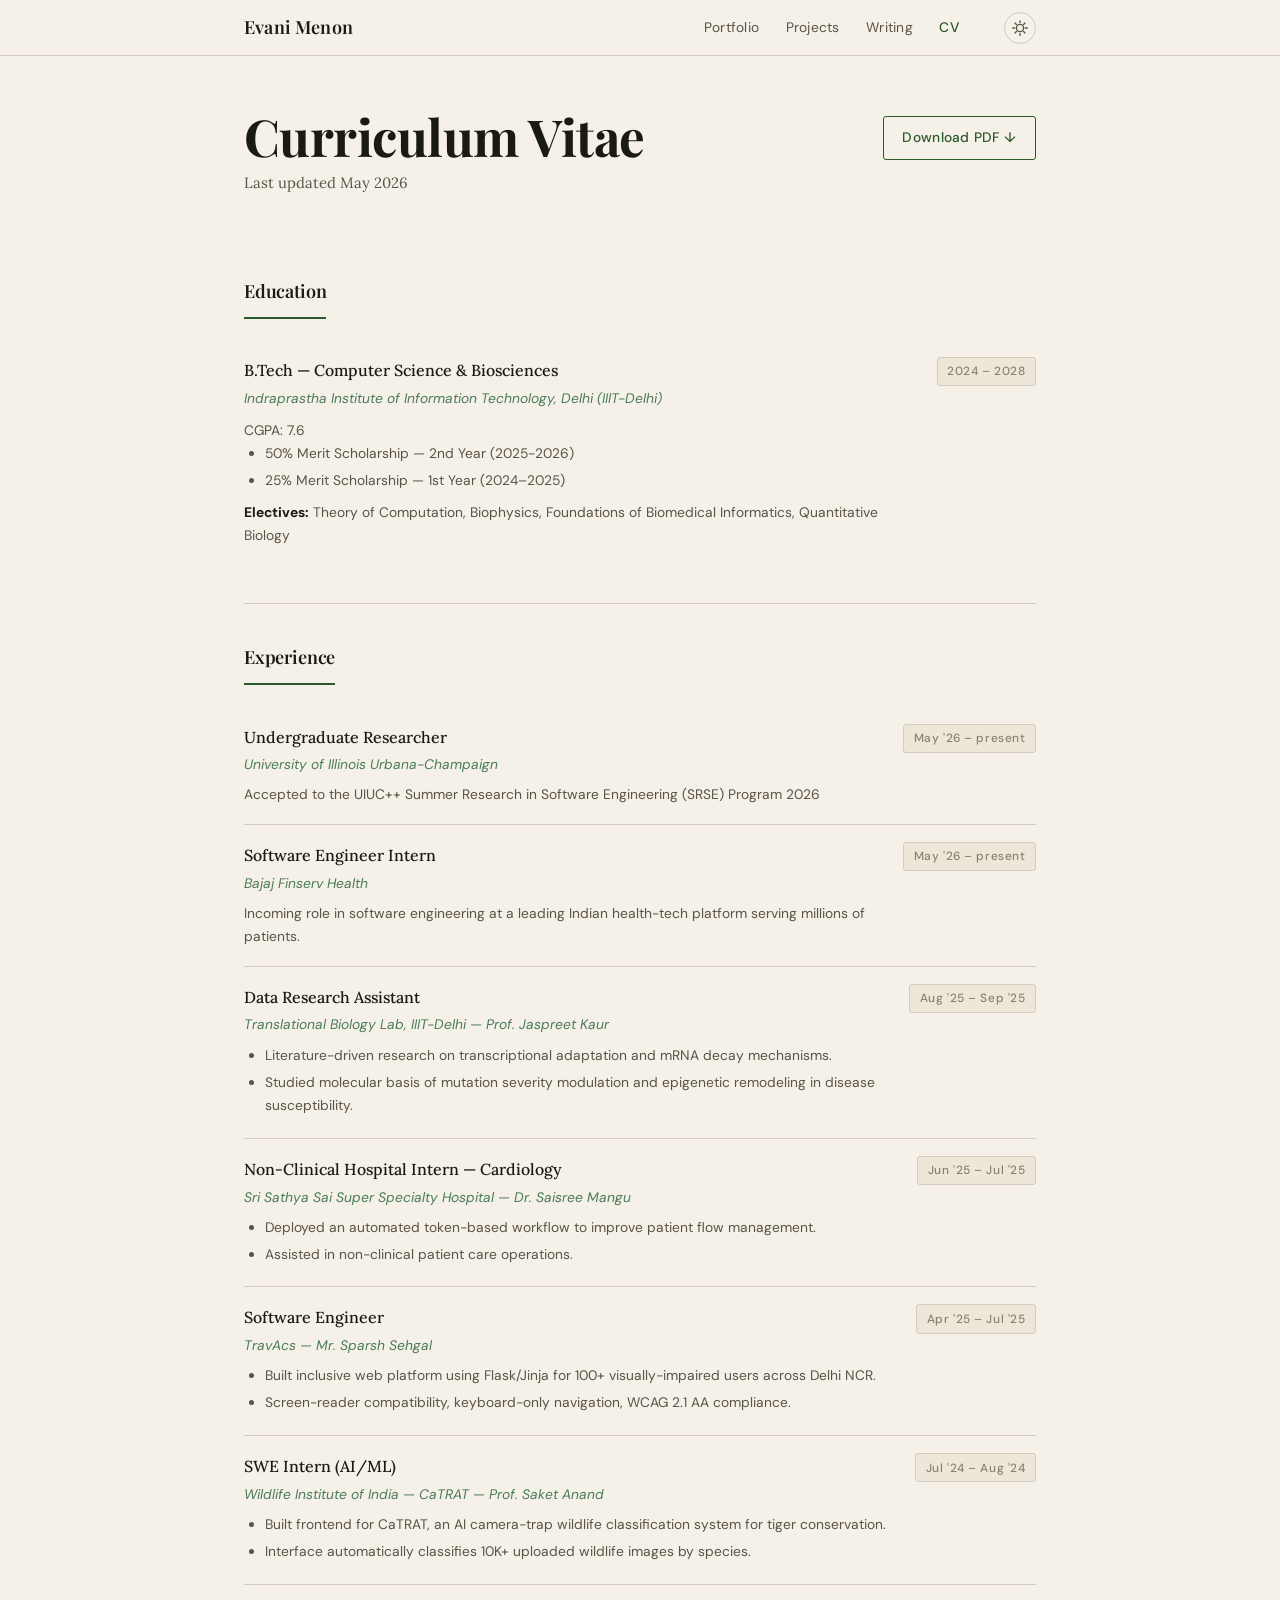
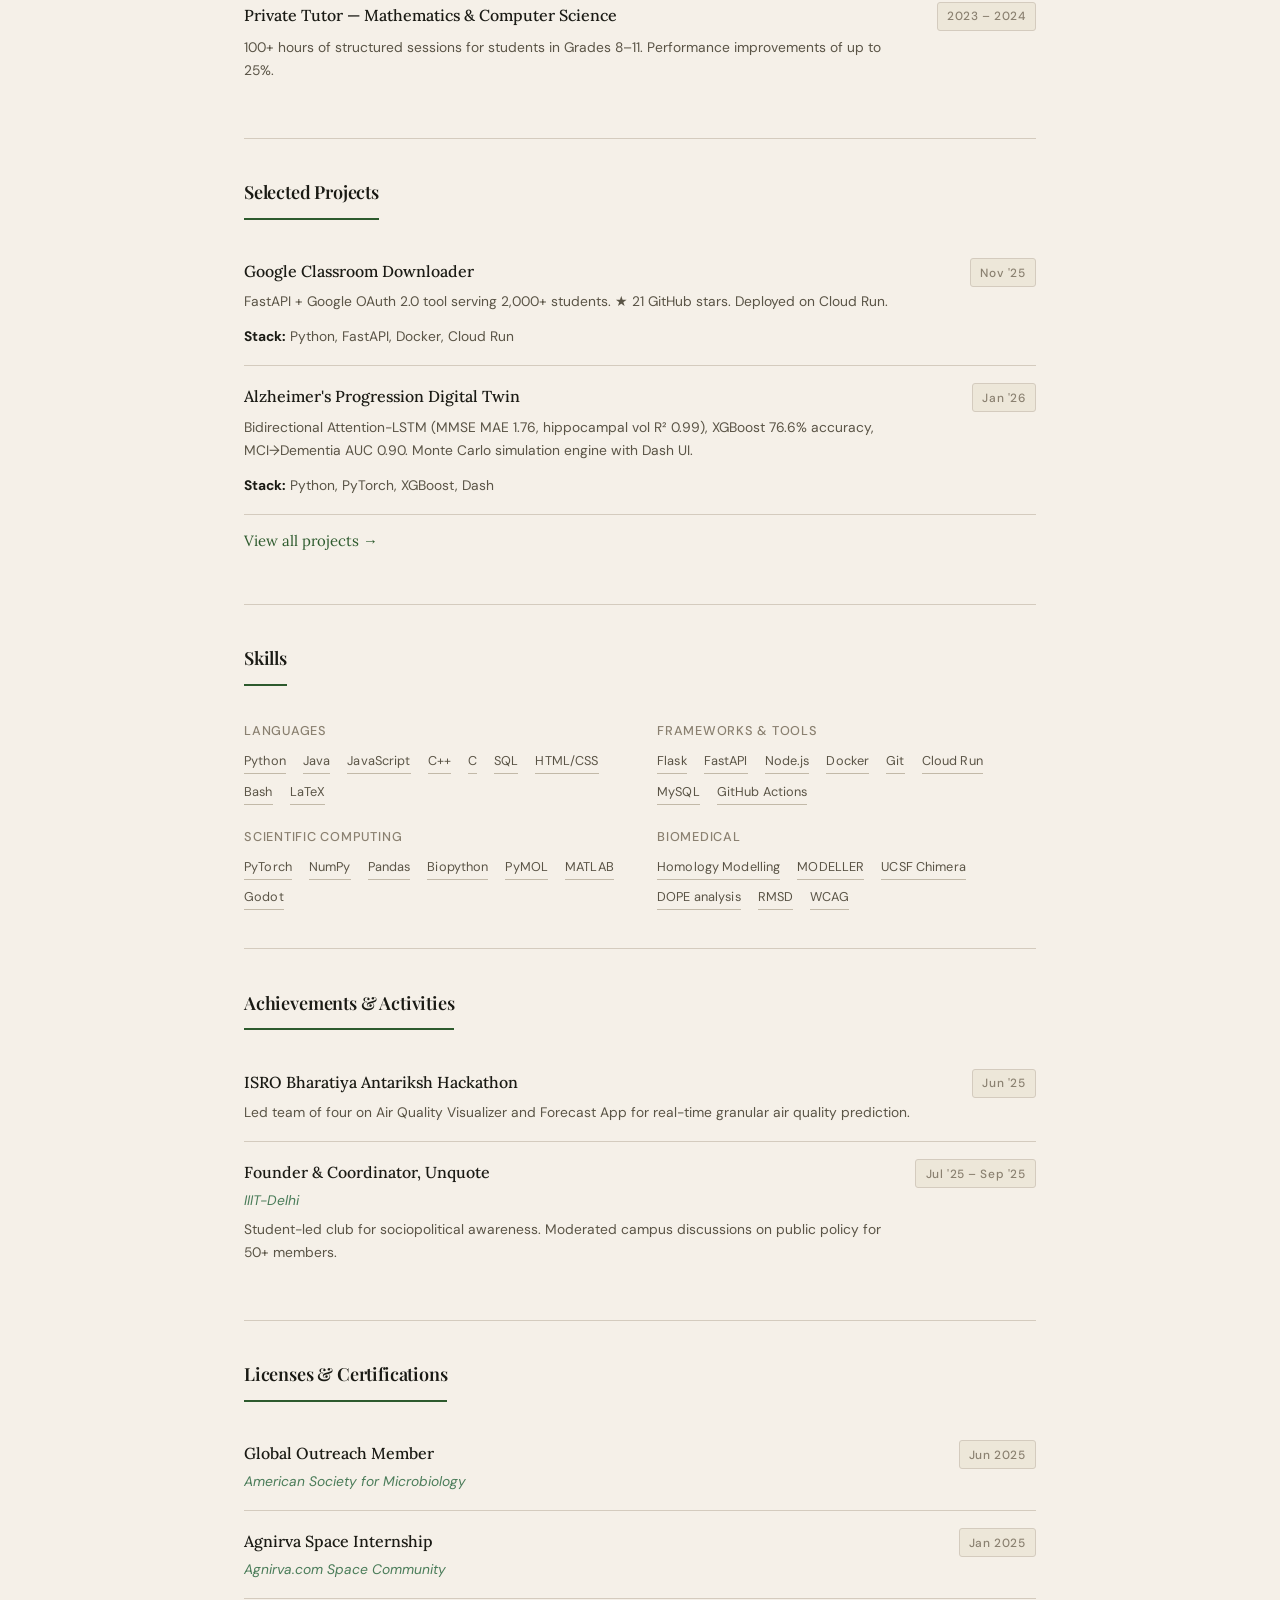
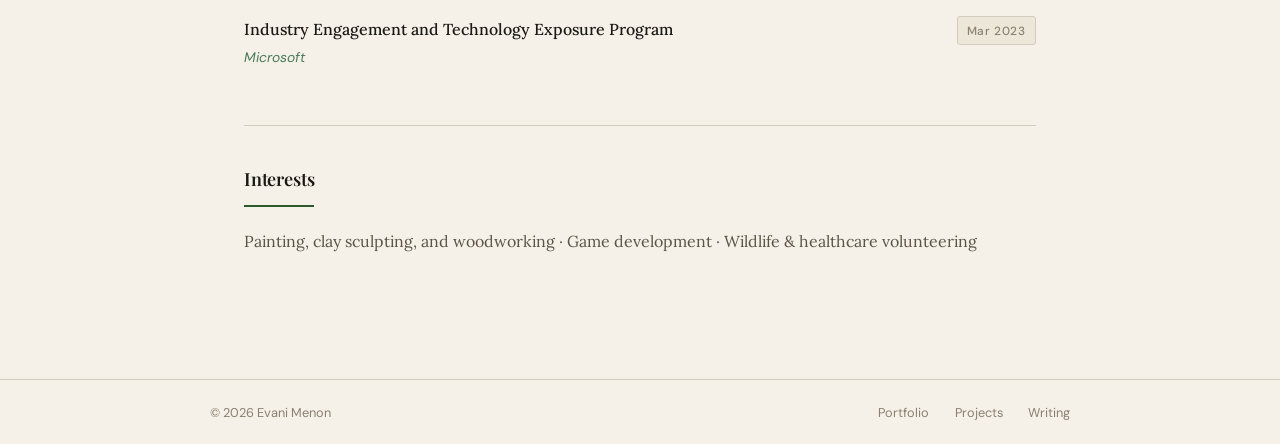
==== commit 24e4df5e: "Update Experience" ====
--- a/cv.html
+++ b/cv.html
@@ -54,10 +54,10 @@
             <div class="cv-row-body" style="margin-top:0.5rem;">
               <p>CGPA: 7.6</p>
               <ul>
-                <li>50% Merit Scholarship — Semester 3 (2024)</li>
+                <li>50% Merit Scholarship — 2nd Year (2025-2026)</li>
                 <li>25% Merit Scholarship — 1st Year (2024–2025)</li>
               </ul>
-              <p style="margin-top:0.5rem;"><strong style="color:var(--text);">Coursework:</strong> Data Structures &amp; Algorithms, DBMS, Computer Organization, Advanced Programming, Biophysics, Foundations of Biomedical Informatics, Quantitative Biology, Theory of Computation</p>
+              <p style="margin-top:0.5rem;"><strong style="color:var(--text);">Electives:</strong> Theory of Computation, Biophysics, Foundations of Biomedical Informatics, Quantitative Biology</p>
             </div>
           </div>
           <div class="cv-row-date">2024 – 2028</div>
@@ -67,6 +67,17 @@
       <!-- Experience -->
       <div class="cv-block">
         <div class="cv-section-title">Experience</div>
+
+        <div class="cv-row">
+          <div>
+            <div class="cv-row-title">Undergraduate Researcher</div>
+            <div class="cv-row-org">University of Illinois Urbana-Champaign</div>
+            <div class="cv-row-body" style="margin-top:0.4rem;">
+              <p>Accepted to the UIUC++ Summer Research in Software Engineering (SRSE) Program 2026</p>
+            </div>
+          </div>
+          <div class="cv-row-date">May '26 – present</div>
+        </div>
 
         <div class="cv-row">
           <div>
@@ -170,17 +181,6 @@
             </div>
           </div>
           <div class="cv-row-date">Jan '26</div>
-        </div>
-
-        <div class="cv-row">
-          <div>
-            <div class="cv-row-title">University ERP System</div>
-            <div class="cv-row-body" style="margin-top:0.3rem;">
-              <p>Full-stack Java/SQL for 500+ simulated users with secure auth. ★ 1 star.</p>
-              <p><strong style="color:var(--text);">Stack:</strong> Java, MySQL, Swing</p>
-            </div>
-          </div>
-          <div class="cv-row-date">Aug '25</div>
         </div>
 
         <div style="padding: 0.75rem 0; font-size:0.875rem;">
@@ -259,14 +259,6 @@
 
         <div class="cv-row">
           <div>
-            <div class="cv-row-title">Data or Specimens Only Research</div>
-            <div class="cv-row-org">CITI Program — Credential ID: 74644625 · Expires Jan 2029</div>
-          </div>
-          <div class="cv-row-date">Jan 2026</div>
-        </div>
-
-        <div class="cv-row">
-          <div>
             <div class="cv-row-title">Global Outreach Member</div>
             <div class="cv-row-org">American Society for Microbiology</div>
           </div>
--- a/styles.css
+++ b/styles.css
@@ -261,9 +261,9 @@
 }
 
 .hero-photo {
-  width: 200px;
-  height: 200px;
-  border-radius: 50%;
+  width: 250px;
+  height: 250px;
+  border-radius: 12px;
   object-fit: cover;
   border: 1px solid var(--border);
   flex-shrink: 0;
@@ -366,6 +366,10 @@
   font-style: italic;
 }
 
+.tl-desc a {
+  text-decoration: none !important;
+}
+
 /* ── Contact section ─────────────────────────── */
 .contact-section {
   padding-top: 3.5rem;
@@ -373,14 +377,7 @@
   border-top: 1px solid var(--border);
 }
 
-/* ── Projects ────────────────────────────────── */
-.filter-row {
-  display: flex;
-  flex-wrap: wrap;
-  gap: 0.25rem;
-  margin: 1.5rem 0 2rem;
-  font-family: var(--font-ui);
-}
+/* ── Projects ─────────────────────────────────────── */
 
 .filter-btn {
   background: none;
@@ -398,55 +395,216 @@
 .filter-btn:hover { color: var(--text); }
 .filter-btn.active { color: var(--accent); border-bottom-color: var(--accent); font-weight: 500; }
 
-.proj-list {
+.proj-grid {
+  columns: 2;
+  column-gap: 1.5rem;
+  margin-top: 2rem;
+}
+
+.proj-card {
+  break-inside: avoid;
+  margin-bottom: 1.5rem;
+}
+
+.proj-card.featured {
+  column-span: all;
+}
+.proj-card {
+  border: 1px solid var(--border);
+  border-radius: 6px;
+  background: var(--bg);
+  overflow: hidden;
   display: flex;
   flex-direction: column;
-}
-
-.proj-item {
-  display: grid;
-  grid-template-columns: 1fr auto;
-  gap: 1rem;
-  align-items: start;
-  padding: 1.25rem 0;
+  transition: border-color 0.2s, box-shadow 0.2s;
+}
+.proj-card:hover {
+  border-color: var(--border2);
+  box-shadow: 0 2px 16px rgba(0,0,0,0.05);
+}
+
+.proj-media {
+  position: relative;
+  height: 200px;
+  background: var(--bg2);
   border-bottom: 1px solid var(--border);
-  transition: background 0.15s;
-}
-.proj-item:first-child { border-top: 1px solid var(--border); }
-
-.proj-name {
+  overflow: hidden;
+  flex-shrink: 0;
+}
+.proj-card.featured .proj-media { height: 260px; }
+
+.proj-media img {
+  position: absolute;
+  inset: 0;
+  width: 100%;
+  height: 100%;
+  object-fit: contain;
+  background: var(--border);
+  opacity: 0;
+  transition: opacity 0.45s ease;
+}
+.proj-media img.active { opacity: 1; }
+
+.proj-media-placeholder {
+  width: 100%;
+  height: 100%;
+  display: flex;
+  flex-direction: column;
+  align-items: center;
+  justify-content: center;
+  gap: 0.5rem;
+  color: var(--faint);
+  font-family: var(--font-ui);
+  font-size: 0.75rem;
+  letter-spacing: 0.04em;
+}
+.proj-media-placeholder svg { opacity: 0.3; }
+
+.slide-dots {
+  position: absolute;
+  bottom: 8px;
+  left: 50%;
+  translate: -50% 0;
+  display: flex;
+  gap: 5px;
+  z-index: 2;
+}
+.slide-dot {
+  width: 5px;
+  height: 5px;
+  border-radius: 50%;
+  background: rgba(255,255,255,0.5);
+  cursor: pointer;
+  border: none;
+  padding: 0;
+  transition: background 0.2s, transform 0.2s;
+}
+.slide-dot.active { background: rgba(255,255,255,0.95); transform: scale(1.25); }
+
+.slide-arrow {
+  position: absolute;
+  top: 50%;
+  translate: 0 -50%;
+  background: rgba(255,255,255,0.18);
+  backdrop-filter: blur(4px);
+  border: 1px solid rgba(255,255,255,0.25);
+  color: white;
+  width: 26px;
+  height: 26px;
+  border-radius: 50%;
+  cursor: pointer;
+  display: flex;
+  align-items: center;
+  justify-content: center;
+  z-index: 2;
+  font-size: 0.85rem;
+  line-height: 1;
+  opacity: 0;
+  transition: opacity 0.2s;
+}
+.proj-media:hover .slide-arrow { opacity: 1; }
+.slide-arrow.prev { left: 8px; }
+.slide-arrow.next { right: 8px; }
+.slide-arrow:hover { background: rgba(255,255,255,0.32); }
+
+.proj-body {
+  padding: 1.1rem 1.25rem 1.25rem;
+  display: flex;
+  flex-direction: column;
+  flex: 1;
+  gap: 0.5rem;
+}
+.proj-card.featured .proj-body { padding: 1.35rem 1.5rem 1.5rem; }
+
+.proj-card-name {
   font-family: var(--font-head);
   font-size: 1rem;
   font-weight: 600;
   color: var(--text);
-  margin-bottom: 0.3rem;
-}
-
-.proj-desc {
-  font-family: var(--font-ui);
-  font-size: 0.8125rem;
-  color: var(--muted);
-  line-height: 1.6;
-  margin-bottom: 0.6rem;
-}
-
-.proj-tags {
-  display: flex;
+  line-height: 1.25;
+}
+.proj-card.featured .proj-card-name { font-size: 1.1875rem; }
+
+.proj-card-desc {
+  font-family: var(--font-ui);
+  font-size: 0.8rem;
+  color: var(--muted);
+  line-height: 1.65;
+}
+.proj-card.featured .proj-card-desc { font-size: 0.8375rem; }
+
+.proj-card-tags { display: flex; flex-wrap: wrap; gap: 0.4rem 0.9rem; margin-top: 0.15rem; }
+
+.proj-card-footer {
+  display: flex;
+  align-items: center;
+  justify-content: space-between;
+  margin-top: auto;
+  padding-top: 0.75rem;
+  border-top: 1px solid var(--border);
+  gap: 0.75rem;
   flex-wrap: wrap;
-  gap: 0.5rem 1rem;
-}
-
-.proj-link {
+}
+
+.proj-card-link {
   font-family: var(--font-ui);
   font-size: 0.75rem;
   color: var(--muted);
-  white-space: nowrap;
   border-bottom: 1px solid var(--border2);
   padding-bottom: 1px;
-  align-self: start;
-  margin-top: 0.25rem;
-}
-.proj-link:hover { color: var(--accent); border-color: var(--accent); opacity: 1; }
+  white-space: nowrap;
+}
+.proj-card-link:hover { color: var(--accent); border-color: var(--accent); opacity: 1; }
+
+.pdf-toggle-btn {
+  font-family: var(--font-ui);
+  font-size: 0.75rem;
+  font-weight: 500;
+  color: var(--accent);
+  background: none;
+  border: 1px solid var(--border2);
+  border-radius: var(--radius);
+  padding: 0.3rem 0.65rem;
+  cursor: pointer;
+  letter-spacing: 0.02em;
+  transition: border-color 0.15s, background 0.15s;
+  white-space: nowrap;
+  display: inline-flex;
+  align-items: center;
+  gap: 0.35rem;
+}
+.pdf-toggle-btn:hover { border-color: var(--accent); background: var(--bg2); }
+.pdf-toggle-btn .chevron { transition: rotate 0.25s; }
+.pdf-toggle-btn.open .chevron { rotate: 180deg; }
+
+.pdf-panel {
+  max-height: 0;
+  overflow: hidden;
+  transition: max-height 0.45s cubic-bezier(0.4,0,0.2,1);
+}
+.pdf-panel.open {
+  max-height: 520px;
+  border-top: 1px solid var(--border);
+}
+.pdf-panel iframe { width: 100%; height: 500px; border: none; display: block; }
+
+.featured-badge {
+  display: inline-flex;
+  align-items: center;
+  gap: 0.3rem;
+  font-family: var(--font-ui);
+  font-size: 0.6rem;
+  font-weight: 500;
+  letter-spacing: 0.1em;
+  text-transform: uppercase;
+  color: var(--accent2);
+  background: var(--bg2);
+  border: 1px solid var(--border);
+  border-radius: 2px;
+  padding: 0.15rem 0.5rem;
+  margin-bottom: 0.2rem;
+  align-self: flex-start;
+}
 
 /* ── Writing ─────────────────────────────────── */
 .search-wrap {
@@ -871,7 +1029,7 @@
   .nav-container { padding: 0 1.25rem; }
 
   .hero-grid { flex-direction: column-reverse; gap: 1.25rem; }
-  .hero-photo { width: 80px; height: 80px; }
+  .hero-photo { width: 80px; height: 80px; border-radius: 8px; }
 
   .tl-group { grid-template-columns: 60px 1fr; gap: 0 1rem; }
   .tl-items { padding-left: 1rem; }
@@ -884,6 +1042,9 @@
 
   .proj-item { grid-template-columns: 1fr; }
   .proj-link { margin-top: 0; }
+  .proj-grid { columns: 1; }
+  .proj-card.featured { column-span: all; }
+  .proj-card.featured .proj-media { height: 200px; }
 
   .article-hero { padding: 3rem 1.25rem 2rem; }
   .article-body { padding: 2rem 1.25rem 4rem; }
